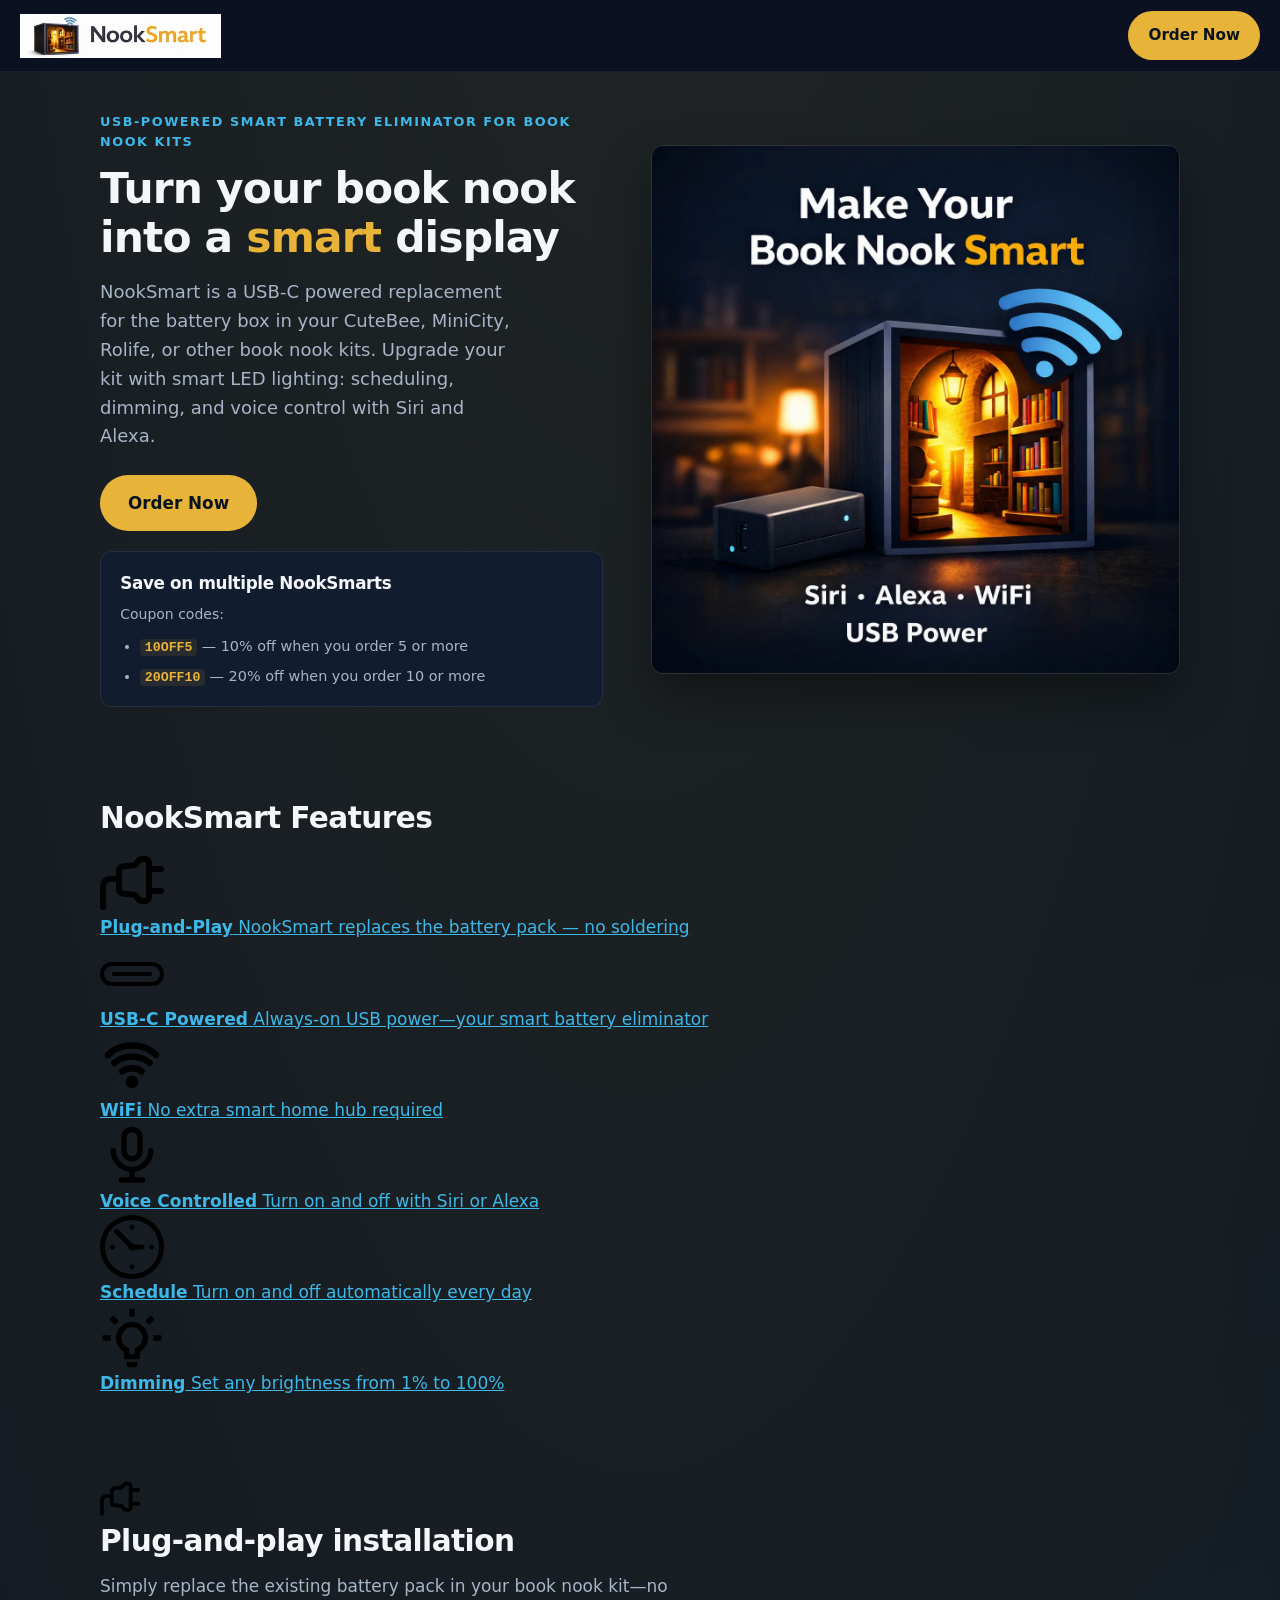
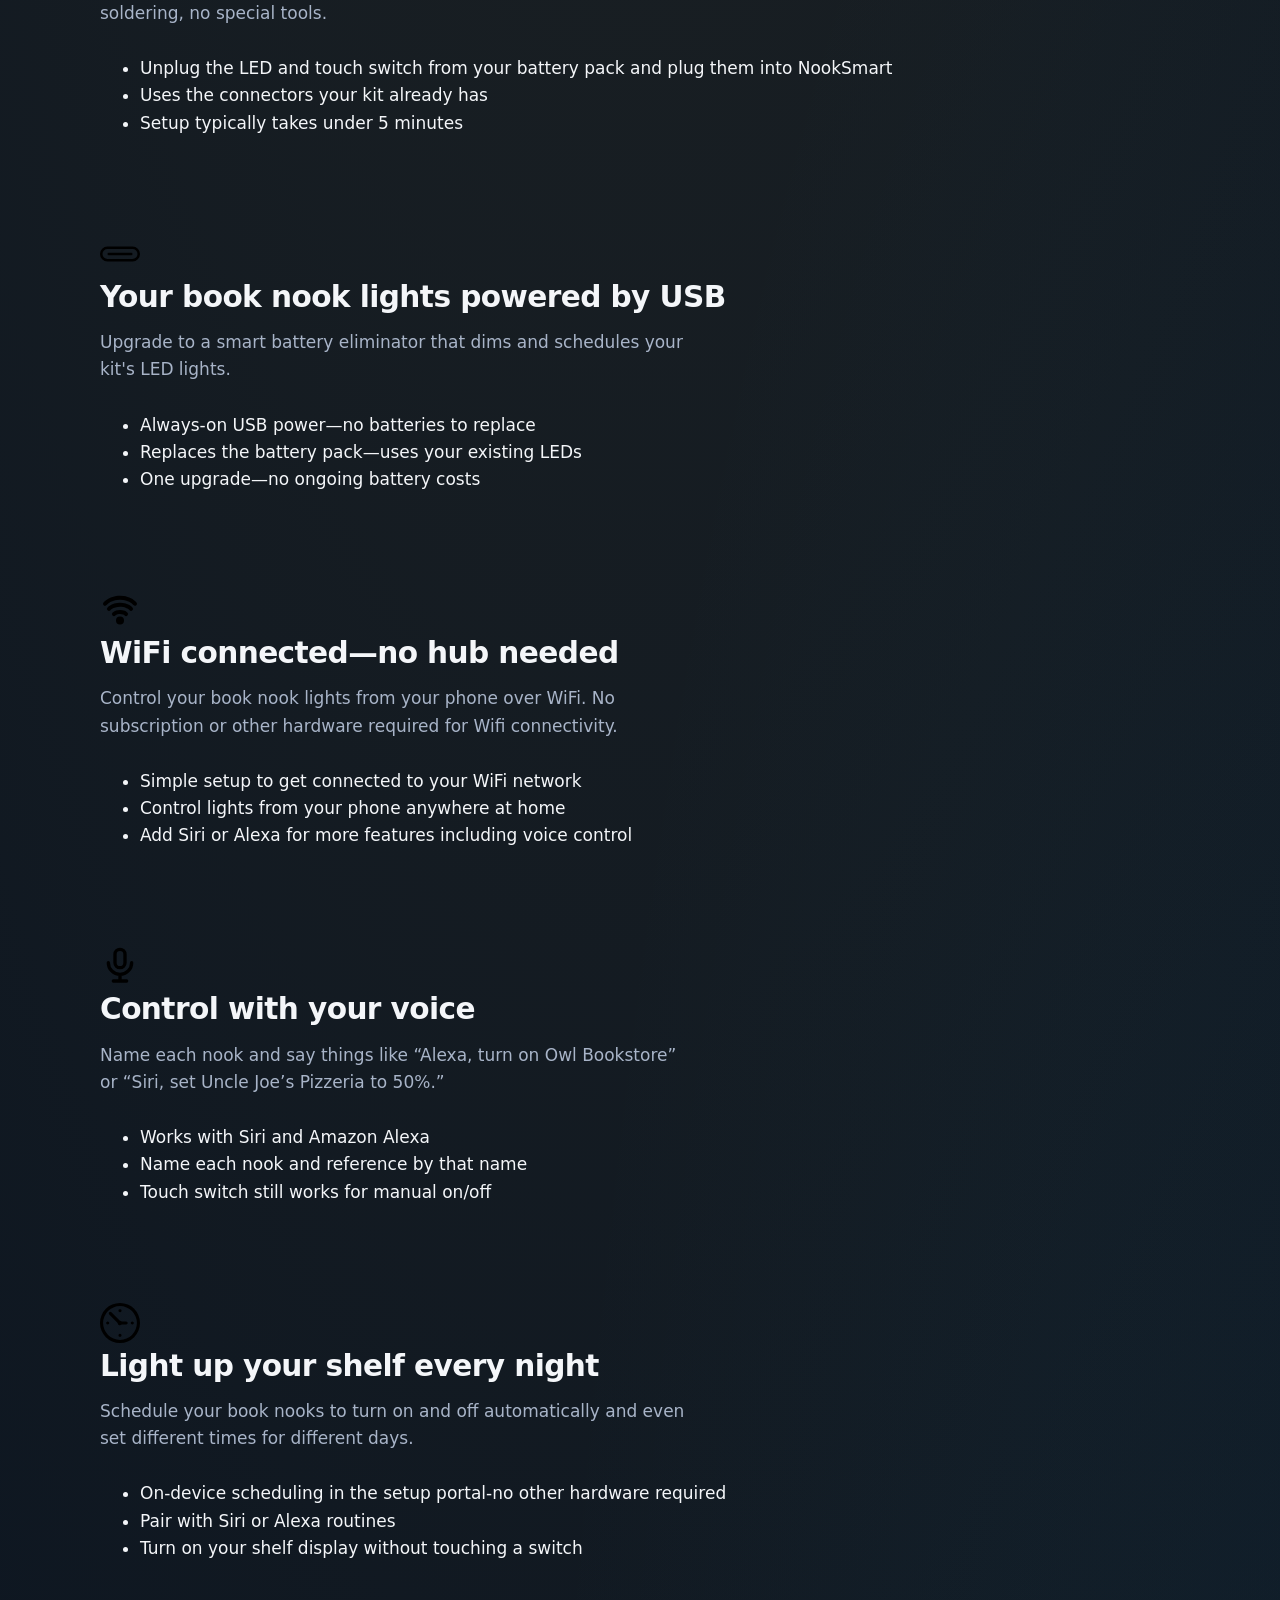
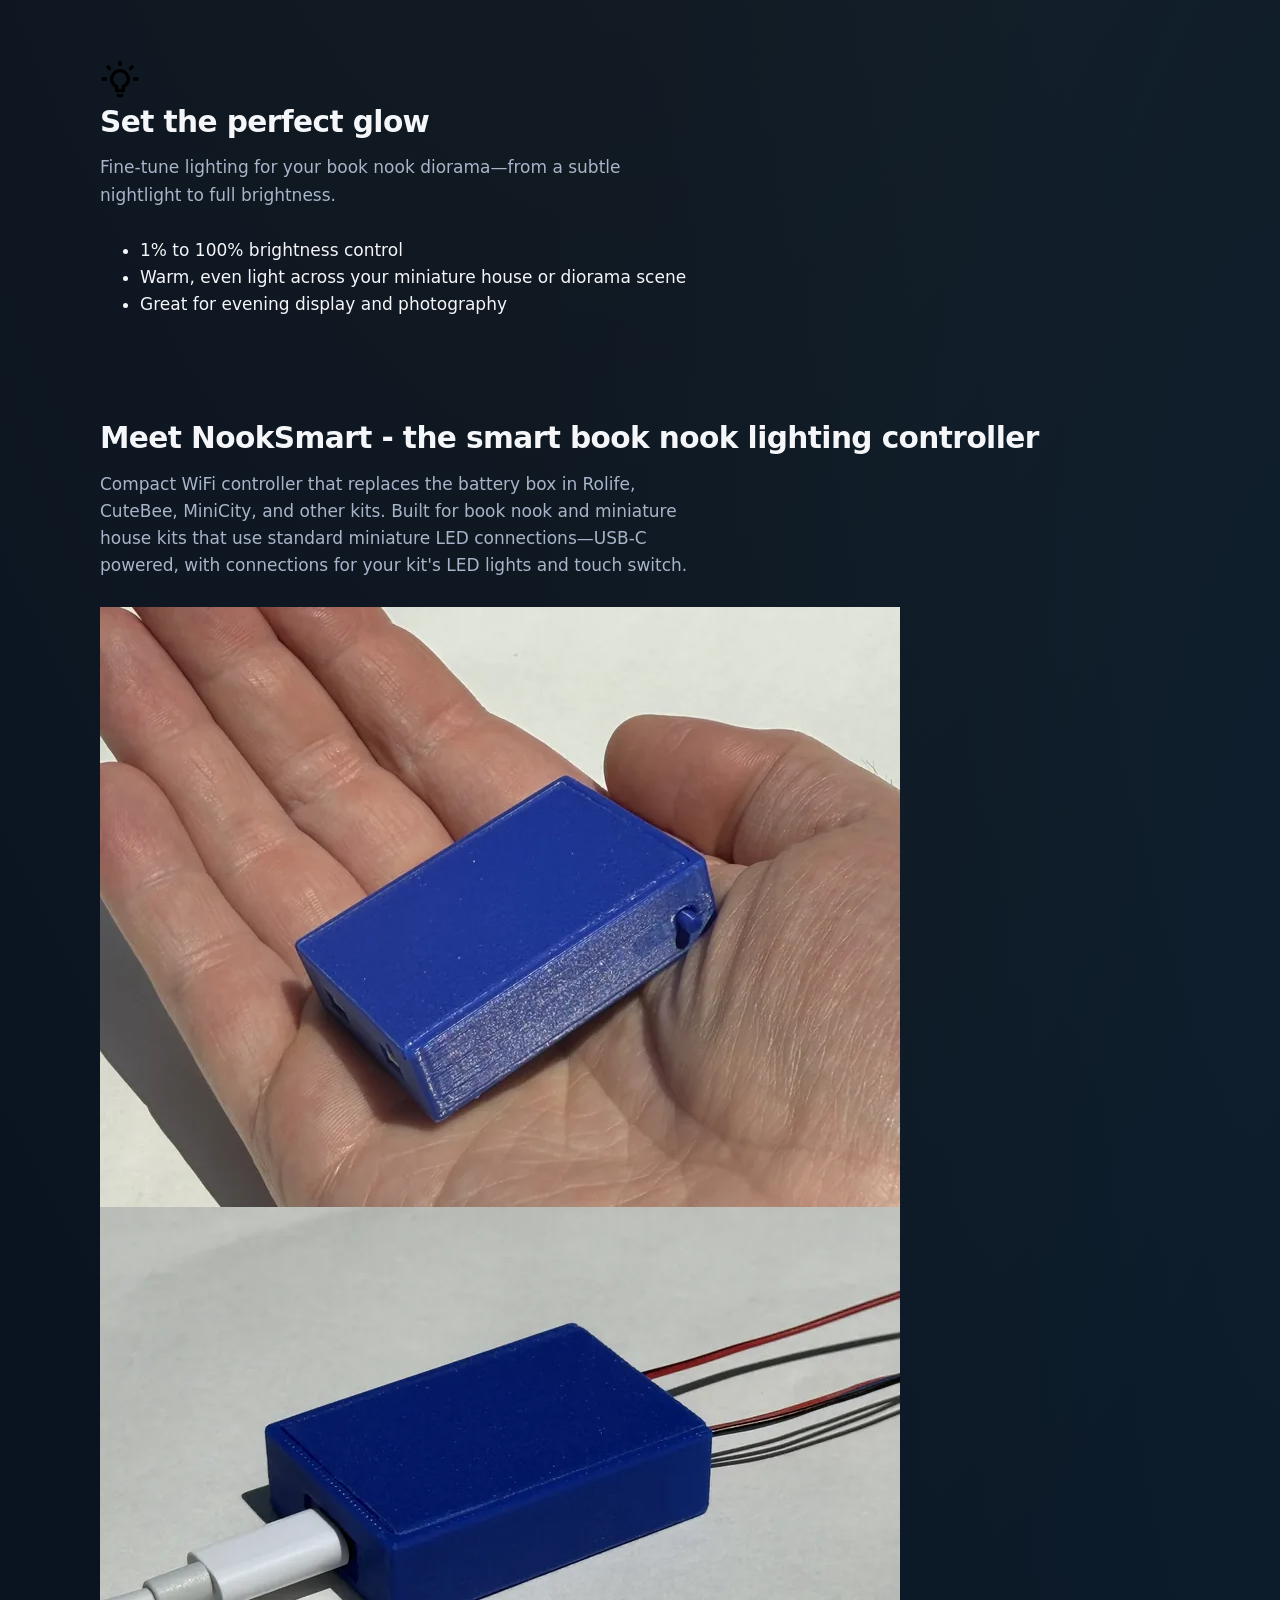
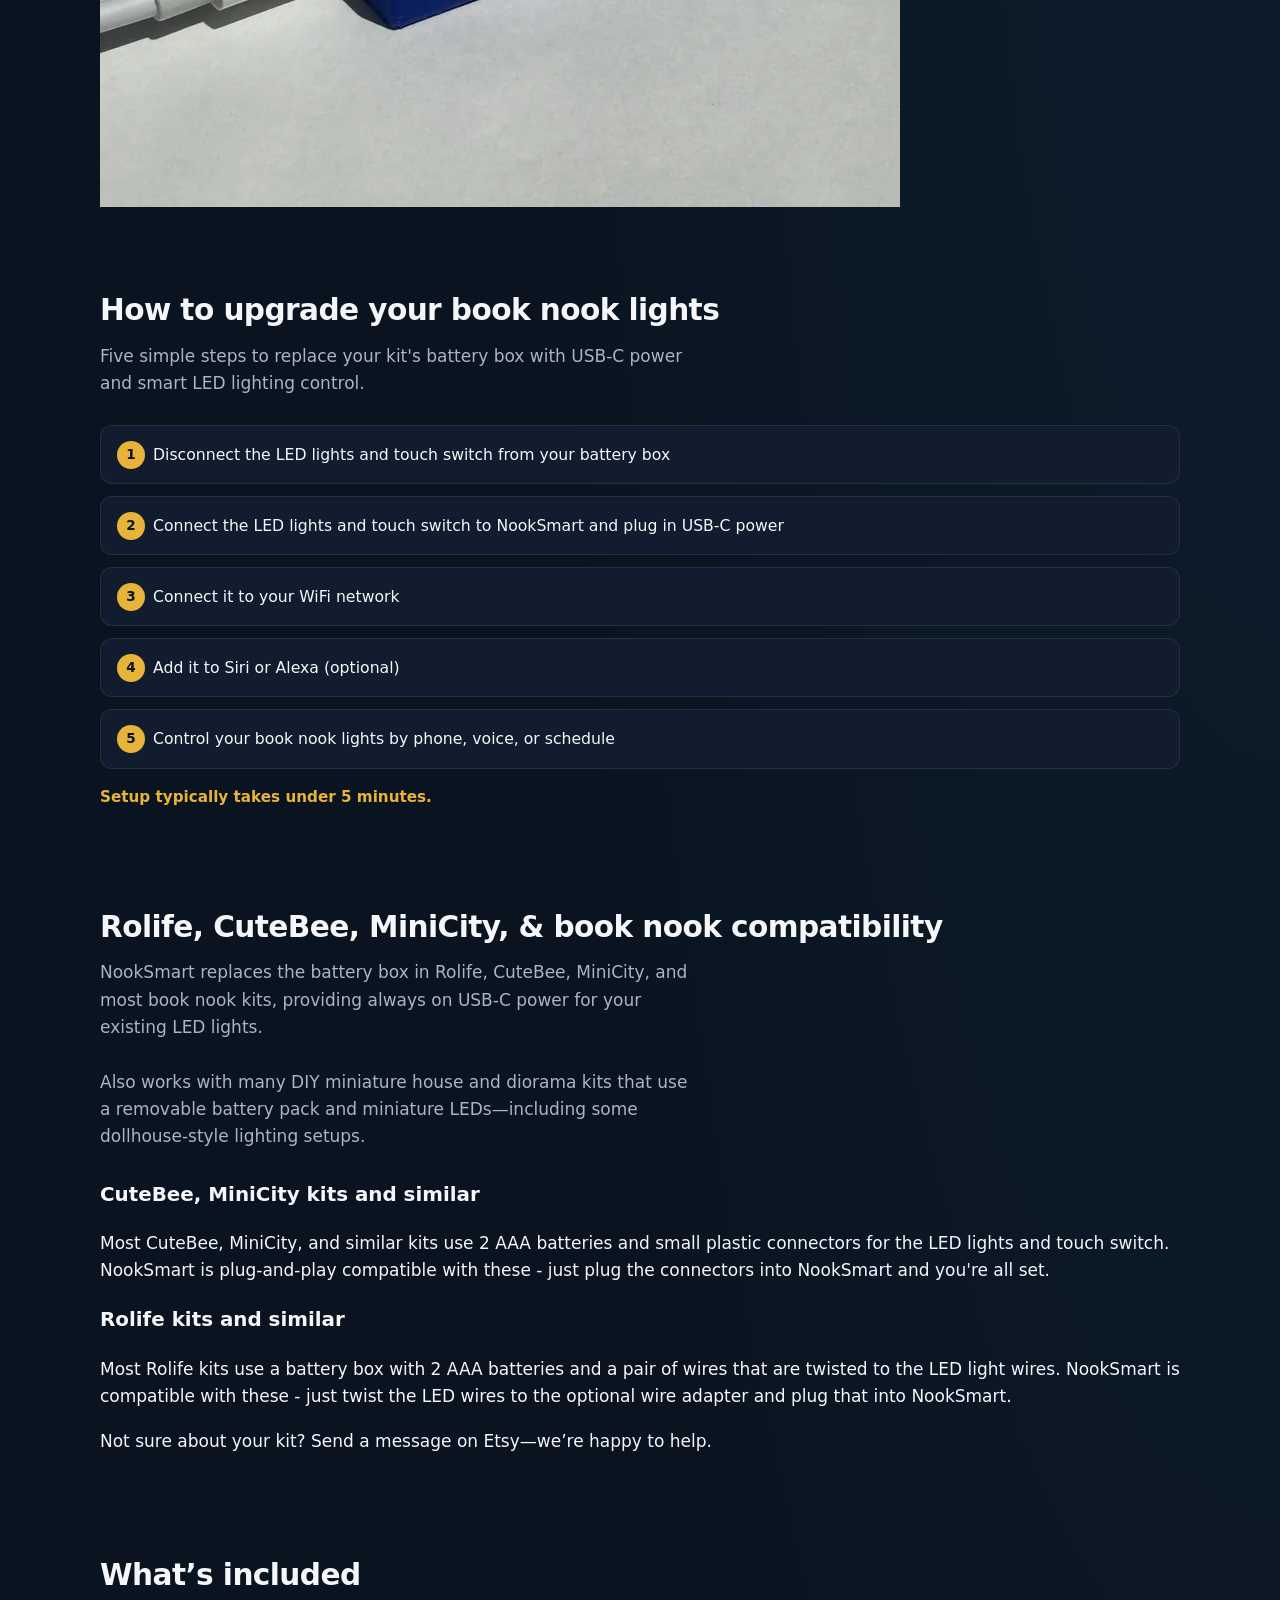
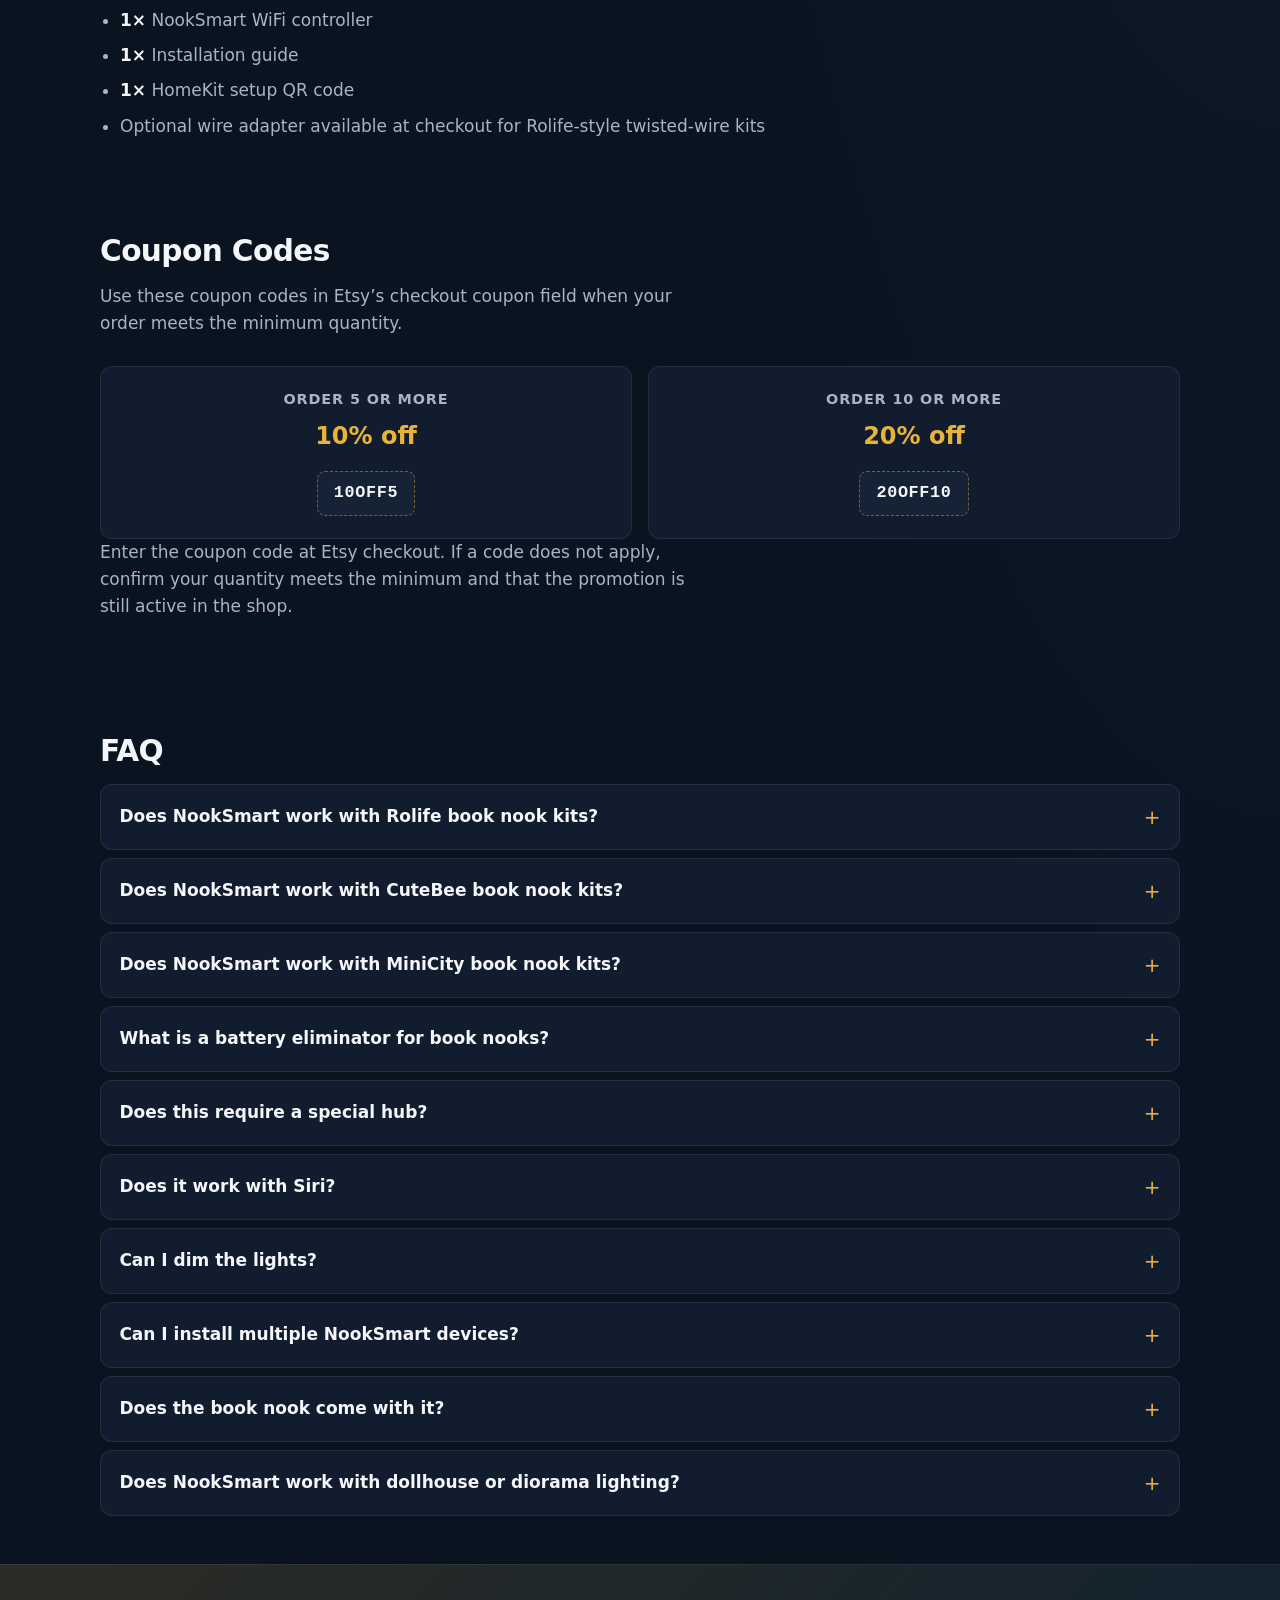
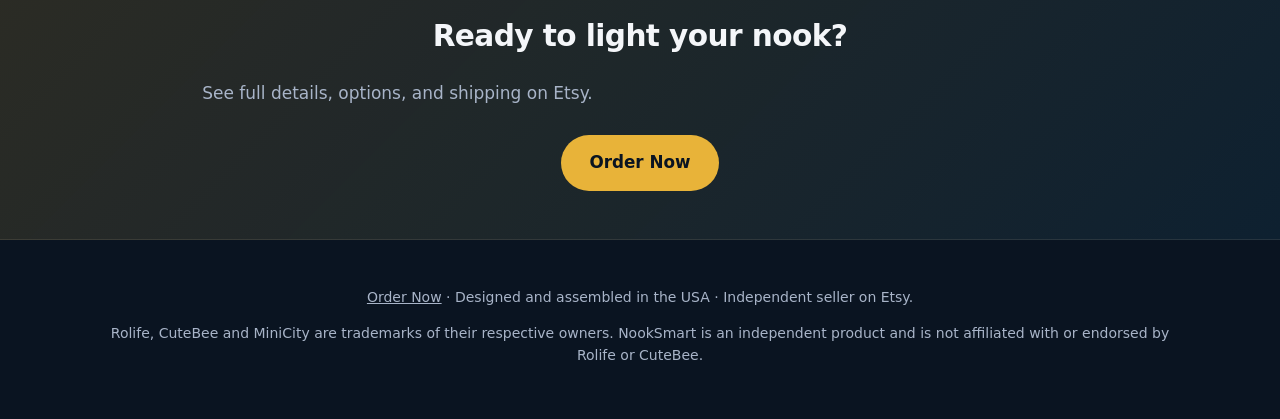
==== index.html @ 88d2ec37 "feat: add MiniCity FAQ and miniature house SEO keywords Expand compatibility copy and FAQs for diora" ====
<!DOCTYPE html>
<html lang="en">
<head>
  <!-- Google tag (gtag.js) -->
<script async src="https://www.googletagmanager.com/gtag/js?id=AW-18227521272"></script>
<script>
  window.dataLayer = window.dataLayer || [];
  function gtag(){dataLayer.push(arguments);}
  gtag('js', new Date());

  gtag('config', 'AW-18227521272');

  function gtag_report_conversion(url) {
    var callback = function () {
      if (typeof(url) != 'undefined') {
        window.location = url;
      }
    };
    gtag('event', 'conversion', {
      'send_to': 'AW-18227521272/AWpcCNKllbwcEPjNx_ND',
      'value': 1.0,
      'currency': 'USD',
      'event_callback': callback
    });
    return false;
  }
</script>
  <meta charset="utf-8" />
  <meta name="viewport" content="width=device-width, initial-scale=1" />
  <meta name="robots" content="index, follow" />
  <title>NookSmart — USB book nook lights &amp; smart battery eliminator</title>
  <meta name="description" content="Replace your book nook battery pack with USB-C powered smart LED lighting. Scheduling, dimming, and Siri or Alexa voice control. Works with Rolife, CuteBee, MiniCity, and similar book nook and miniature house kits." />

  <link rel="canonical" href="https://nooksmartlights.com/" />

  <meta property="og:type" content="website" />
  <meta property="og:title" content="NookSmart — USB book nook lights &amp; smart battery eliminator" />
  <meta property="og:description" content="Replace your book nook battery pack with USB-C powered smart LED lighting. Scheduling, dimming, and Siri or Alexa voice control. Works with Rolife, CuteBee, MiniCity, and similar book nook and miniature house kits." />
  <meta property="og:url" content="https://nooksmartlights.com/" />
  <meta property="og:image" content="https://nooksmartlights.com/Product%20Image%202a.png" />
  <meta property="og:image:alt" content="NookSmart smart battery eliminator beside a lit book nook—USB powered LED lighting" />

  <meta name="twitter:card" content="summary_large_image" />
  <meta name="twitter:title" content="NookSmart — USB book nook lights &amp; smart battery eliminator" />
  <meta name="twitter:description" content="Replace your book nook battery pack with USB-C powered smart LED lighting. Scheduling, dimming, and Siri or Alexa voice control. Works with Rolife, CuteBee, MiniCity, and similar book nook and miniature house kits." />
  <meta name="twitter:url" content="https://nooksmartlights.com/" />
  <meta name="twitter:image" content="https://nooksmartlights.com/Product%20Image%202a.png" />

  <script type="application/ld+json">
  {
    "@context": "https://schema.org",
    "@graph": [
      {
        "@type": "Organization",
        "@id": "https://nooksmartlights.com/#organization",
        "name": "NookSmart",
        "url": "https://nooksmartlights.com/",
        "sameAs": ["https://nooksmartlights.etsy.com"]
      },
      {
        "@type": "WebSite",
        "@id": "https://nooksmartlights.com/#website",
        "url": "https://nooksmartlights.com/",
        "name": "NookSmart",
        "publisher": { "@id": "https://nooksmartlights.com/#organization" }
      },
      {
        "@type": "WebPage",
        "@id": "https://nooksmartlights.com/#webpage",
        "url": "https://nooksmartlights.com/",
        "name": "NookSmart — USB book nook lights & smart battery eliminator",
        "description": "Replace your book nook battery pack with USB-C powered smart LED lighting. Scheduling, dimming, and Siri or Alexa voice control. Works with Rolife, CuteBee, MiniCity, and similar book nook and miniature house kits.",
        "isPartOf": { "@id": "https://nooksmartlights.com/#website" },
        "about": { "@id": "https://nooksmartlights.com/#product" },
        "primaryImageOfPage": {
          "@type": "ImageObject",
          "url": "https://nooksmartlights.com/Product%20Image%202a.png"
        }
      },
      {
        "@type": "Product",
        "@id": "https://nooksmartlights.com/#product",
        "name": "NookSmart smart battery eliminator for book nook LED lighting",
        "description": "USB-C powered smart battery eliminator for book nook, diorama, and miniature house LED lighting. Replaces the battery pack in compatible kits with WiFi scheduling, dimming, and Siri or Alexa voice control.",
        "brand": { "@type": "Brand", "name": "NookSmart" },
        "image": [
          "https://nooksmartlights.com/Product%20Image%202a.png",
          "https://nooksmartlights.com/nooksmart%20in%20hand.jpeg",
          "https://nooksmartlights.com/nooksmart%20white%20bg%201.jpeg"
        ],
        "offers": {
          "@type": "Offer",
          "url": "https://nooksmartlights.etsy.com/listing/4470268349/nooksmart-smart-book-nook-battery",
          "price": "20.00",
          "priceCurrency": "USD",
          "availability": "https://schema.org/InStock",
          "seller": { "@id": "https://nooksmartlights.com/#organization" }
        }
      },
      {
        "@type": "FAQPage",
        "@id": "https://nooksmartlights.com/#faq",
        "mainEntity": [
          {
            "@type": "Question",
            "name": "Does NookSmart work with Rolife book nook kits?",
            "acceptedAnswer": {
              "@type": "Answer",
              "text": "Yes. Most Rolife kits use a battery box with 2 AAA batteries and a pair of wires twisted to the LED light wires. NookSmart is compatible with these\u2014twist your LED wires to the optional wire adapter and plug it into NookSmart. Select the wire adapter at checkout if your kit uses twisted wires rather than plastic connectors."
            }
          },
          {
            "@type": "Question",
            "name": "Does NookSmart work with CuteBee book nook kits?",
            "acceptedAnswer": {
              "@type": "Answer",
              "text": "Yes. NookSmart is compatible with typical CuteBee miniature LED connectors. If you are unsure about your specific kit, send a message on Etsy and we will help confirm fit."
            }
          },
          {
            "@type": "Question",
            "name": "Does NookSmart work with MiniCity book nook kits?",
            "acceptedAnswer": {
              "@type": "Answer",
              "text": "Yes. NookSmart is compatible with typical MiniCity miniature LED connectors. If you are unsure about your specific kit, send a message on Etsy and we will help confirm fit."
            }
          },
          {
            "@type": "Question",
            "name": "What is a battery eliminator for book nooks?",
            "acceptedAnswer": {
              "@type": "Answer",
              "text": "A battery eliminator replaces your kit\u2019s battery pack with permanent wired power—usually USB—so you never swap batteries again. NookSmart is a smart battery eliminator: it plugs into USB power and adds WiFi, voice control, scheduling, and dimming for Rolife, CuteBee, MiniCity, and DIY book nook kits."
            }
          },
          {
            "@type": "Question",
            "name": "Does this require a special hub?",
            "acceptedAnswer": {
              "@type": "Answer",
              "text": "NookSmart connects directly to WiFi. For Siri automation, you may need a Home hub (HomePod mini, Apple TV, or iPad configured as a hub). For Alexa voice control, you\u2019ll need an Echo or compatible Alexa device."
            }
          },
          {
            "@type": "Question",
            "name": "Does it work with Siri?",
            "acceptedAnswer": {
              "@type": "Answer",
              "text": "Yes. It works with Siri and Amazon Alexa."
            }
          },
          {
            "@type": "Question",
            "name": "Can I dim the lights?",
            "acceptedAnswer": {
              "@type": "Answer",
              "text": "Yes—brightness can be set anywhere from 1% to 100%."
            }
          },
          {
            "@type": "Question",
            "name": "Can I install multiple NookSmart devices?",
            "acceptedAnswer": {
              "@type": "Answer",
              "text": "Yes. Each book nook can be controlled independently."
            }
          },
          {
            "@type": "Question",
            "name": "Does the book nook come with it?",
            "acceptedAnswer": {
              "@type": "Answer",
              "text": "No\u2014NookSmart is a lighting controller for book nook and diorama kits you already have. Your miniature house, LEDs, and touch switch (if included) are separate."
            }
          },
          {
            "@type": "Question",
            "name": "Does NookSmart work with dollhouse or diorama lighting?",
            "acceptedAnswer": {
              "@type": "Answer",
              "text": "NookSmart is designed for book nook kits and similar miniature house and diorama projects that use a small battery pack and 3\u20135V miniature LEDs. It is not a general dollhouse wiring system\u2014if your setup uses the same type of battery box and LED connectors as popular book nook kits, it may fit. Send a photo of your connectors on Etsy and we\u2019ll confirm."
            }
          }
        ]
      }
    ]
  }
  </script>

  <link rel="icon" type="image/png" href="Icon.png" />
  <link rel="stylesheet" href="styles.css" />
  <!-- Meta Pixel Code -->
<script>
!function(f,b,e,v,n,t,s)
{if(f.fbq)return;n=f.fbq=function(){n.callMethod?
n.callMethod.apply(n,arguments):n.queue.push(arguments)};
if(!f._fbq)f._fbq=n;n.push=n;n.loaded=!0;n.version='2.0';
n.queue=[];t=b.createElement(e);t.async=!0;
t.src=v;s=b.getElementsByTagName(e)[0];
s.parentNode.insertBefore(t,s)}(window, document,'script',
'https://connect.facebook.net/en_US/fbevents.js');
fbq('init', '2030202000910264');
fbq('track', 'PageView');
</script>
<noscript><img height="1" width="1" style="display:none"
src="https://www.facebook.com/tr?id=2030202000910264&ev=PageView&noscript=1"
/></noscript>
<!-- End Meta Pixel Code -->
<meta name="p:domain_verify" content="61047faf05ea2f9d5323dbaa4589e214"/>
</head>
<body>
  <a class="visually-hidden" href="#main">Skip to main content</a>

  <header class="site-header" role="banner">
    <a class="logo" href="https://nooksmartlights.com/" aria-label="NookSmart home">
      <picture>
        <source srcset="Banner%20Logo%20White%20BG.webp" type="image/webp" />
        <img src="Banner%20Logo%20White%20BG.png" alt="NookSmart — smart book nook lighting and battery eliminator" width="180" height="40" />
      </picture>
    </a>
    <a class="btn etsy-cta" href="https://nooksmartlights.etsy.com/listing/4470268349/nooksmart-smart-book-nook-battery?utm_source=facebook&amp;utm_medium=social&amp;utm_campaign=nooksmart-landing-v2" onclick="return gtag_report_conversion(this.href);">Order Now</a>
  </header>

  <main id="main">
    <section class="band band--dark hero" aria-labelledby="hero-title">
      <div class="wrap hero__grid">
        <div>
          <p class="hero__eyebrow">USB-powered Smart battery eliminator for book nook kits</p>
          <h1 id="hero-title">Turn your book nook into a <span class="highlight">smart</span> display</h1>
          <p class="hero__lead">
            NookSmart is a USB-C powered replacement for the battery box in your CuteBee, MiniCity, Rolife, or other book nook kits. Upgrade your kit with smart LED lighting: scheduling, dimming, and voice control with Siri and Alexa.
          </p>
          <div class="hero__actions">
            <a class="btn btn--large etsy-cta" href="https://nooksmartlights.etsy.com/listing/4470268349/nooksmart-smart-book-nook-battery?utm_source=facebook&amp;utm_medium=social&amp;utm_campaign=nooksmart-landing-v2" onclick="return gtag_report_conversion(this.href);">Order Now</a>
          </div>
          <div class="hero-savings" aria-labelledby="hero-savings-title">
            <h2 id="hero-savings-title" class="hero-savings__title">Save on multiple NookSmarts</h2>
            <p class="hero-savings__intro">Coupon codes:</p>
            <ul class="hero-savings__list">
              <li><code class="hero-savings__code">10OFF5</code> — 10% off when you order 5 or more</li>
              <li><code class="hero-savings__code">20OFF10</code> — 20% off when you order 10 or more</li>
            </ul>
          </div>
        </div>
        <figure class="hero__visual">
          <picture>
            <source srcset="Product%20Image%202a.webp" type="image/webp" />
            <img
              src="Product%20Image%202a.png"
              alt="NookSmart USB smart battery eliminator beside a lit book nook diorama—LED lighting for miniature house kits"
              width="1200"
              height="800"
              loading="eager"
              decoding="async"
              fetchpriority="high"
            />
          </picture>
        </figure>
      </div>
    </section>

    <section class="band band--light features-icons" aria-labelledby="features-icons-title">
      <div class="wrap">
        <h2 id="features-icons-title" class="section-title">NookSmart Features</h2>
        <div class="icon-grid">
          <a class="icon-tile" href="#feature-plug-play">
            <div class="icon-tile__icon" aria-hidden="true">
              <img src="icons/plug-16.svg" alt="" width="64" height="64" class="icon-tile__svg" />
            </div>
            <div class="icon-tile__text">
              <strong>Plug-and-Play</strong>
              <span>NookSmart replaces the battery pack — no soldering</span>
            </div>
          </a>
          <a class="icon-tile" href="#feature-usb-powered">
            <div class="icon-tile__icon" aria-hidden="true">
              <img src="icons/usb-c.svg" alt="" width="64" height="64" class="icon-tile__svg" />
            </div>
            <div class="icon-tile__text">
              <strong>USB-C Powered</strong>
              <span>Always-on USB power—your smart battery eliminator</span>
            </div>
          </a>
          <a class="icon-tile" href="#feature-wifi">
            <div class="icon-tile__icon" aria-hidden="true">
              <img src="icons/wifi.svg" alt="" width="64" height="64" class="icon-tile__svg" />
            </div>
            <div class="icon-tile__text">
              <strong>WiFi</strong>
              <span>No extra smart home hub required</span>
            </div>
          </a>
          <a class="icon-tile" href="#feature-voice">
            <div class="icon-tile__icon" aria-hidden="true">
              <img src="icons/microphone.svg" alt="" width="64" height="64" class="icon-tile__svg" />
            </div>
            <div class="icon-tile__text">
              <strong>Voice Controlled</strong>
              <span>Turn on and off with Siri or Alexa</span>
            </div>
          </a>
          <a class="icon-tile" href="#feature-schedule">
            <div class="icon-tile__icon" aria-hidden="true">
              <img src="icons/clock.svg" alt="" width="64" height="64" class="icon-tile__svg" />
            </div>
            <div class="icon-tile__text">
              <strong>Schedule</strong>
              <span>Turn on and off automatically every day</span>
            </div>
          </a>
          <a class="icon-tile" href="#feature-dimming">
            <div class="icon-tile__icon" aria-hidden="true">
              <img src="icons/lightbulb-on-outline.svg" alt="" width="64" height="64" class="icon-tile__svg" />
            </div>
            <div class="icon-tile__text">
              <strong>Dimming</strong>
              <span>Set any brightness from 1% to 100%</span>
            </div>
          </a>
        </div>
      </div>
    </section>

    <section class="band band--muted feature-pillar" id="feature-plug-play" aria-labelledby="plug-play-title">
      <div class="wrap">
        <h2 id="plug-play-title" class="section-title section-title--with-icon">
          <img src="icons/plug-16.svg" alt="" width="40" height="40" class="section-title__icon" aria-hidden="true" />
          Plug-and-play installation
        </h2>
        <p class="section-intro">Simply replace the existing battery pack in your book nook kit—no soldering, no special tools.</p>
        <ul class="feature-pillar__bullets">
          <li>Unplug the LED and touch switch from your battery pack and plug them into NookSmart</li>
          <li>Uses the connectors your kit already has</li>
          <li>Setup typically takes under 5 minutes</li>
        </ul>
      </div>
    </section>

    <section class="band band--light feature-pillar" id="feature-usb-powered" aria-labelledby="compare-title">
      <div class="wrap">
        <h2 id="compare-title" class="section-title section-title--with-icon">
          <img src="icons/usb-c.svg" alt="" width="40" height="40" class="section-title__icon" aria-hidden="true" />
          Your book nook lights powered by USB
        </h2>
        <p class="section-intro">Upgrade to a smart battery eliminator that dims and schedules your kit's LED lights.</p>
        <ul class="feature-pillar__bullets">
          <li>Always-on USB power—no batteries to replace</li>
          <li>Replaces the battery pack—uses your existing LEDs</li>
          <li>One upgrade—no ongoing battery costs</li>
        </ul>
      </div>
    </section>

    <section class="band band--muted feature-pillar" id="feature-wifi" aria-labelledby="wifi-title">
      <div class="wrap">
        <h2 id="wifi-title" class="section-title section-title--with-icon">
          <img src="icons/wifi.svg" alt="" width="40" height="40" class="section-title__icon" aria-hidden="true" />
          WiFi connected—no hub needed
        </h2>
        <p class="section-intro">Control your book nook lights from your phone over WiFi. No subscription or other hardware required for Wifi connectivity.</p>
        <ul class="feature-pillar__bullets">
          <li>Simple setup to get connected to your WiFi network</li>
          <li>Control lights from your phone anywhere at home</li>
          <li>Add Siri or Alexa for more features including voice control</li>
        </ul>
      </div>
    </section>

    <section class="band band--light feature-pillar" id="feature-voice" aria-labelledby="voice-title">
      <div class="wrap">
        <h2 id="voice-title" class="section-title section-title--with-icon">
          <img src="icons/microphone.svg" alt="" width="40" height="40" class="section-title__icon" aria-hidden="true" />
          Control with your voice
        </h2>
        <p class="section-intro">Name each nook and say things like “Alexa, turn on Owl Bookstore” or “Siri, set Uncle Joe’s Pizzeria to 50%.”</p>
        <ul class="feature-pillar__bullets">
          <li>Works with Siri and Amazon Alexa</li>
          <li>Name each nook and reference by that name</li>
          <li>Touch switch still works for manual on/off</li>
        </ul>
      </div>
    </section>

    <section class="band band--muted feature-pillar" id="feature-schedule" aria-labelledby="schedule-title">
      <div class="wrap">
        <h2 id="schedule-title" class="section-title section-title--with-icon">
          <img src="icons/clock.svg" alt="" width="40" height="40" class="section-title__icon" aria-hidden="true" />
          Light up your shelf every night
        </h2>
        <p class="section-intro">Schedule your book nooks to turn on and off automatically and even set different times for different days.</p>
        <ul class="feature-pillar__bullets">
          <li>On-device scheduling in the setup portal-no other hardware required</li>
          <li>Pair with Siri or Alexa routines</li>
          <li>Turn on your shelf display without touching a switch</li>
        </ul>
      </div>
    </section>

    <section class="band band--light feature-pillar" id="feature-dimming" aria-labelledby="dim-title">
      <div class="wrap">
        <h2 id="dim-title" class="section-title section-title--with-icon">
          <img src="icons/lightbulb-on-outline.svg" alt="" width="40" height="40" class="section-title__icon" aria-hidden="true" />
          Set the perfect glow
        </h2>
        <p class="section-intro">Fine-tune lighting for your book nook diorama—from a subtle nightlight to full brightness.</p>
        <ul class="feature-pillar__bullets">
          <li>1% to 100% brightness control</li>
          <li>Warm, even light across your miniature house or diorama scene</li>
          <li>Great for evening display and photography</li>
        </ul>
      </div>
    </section>

    <section class="band band--muted" id="hardware" aria-labelledby="hardware-title">
      <div class="wrap">
        <h2 id="hardware-title" class="section-title">Meet NookSmart - the smart book nook lighting controller</h2>
        <p class="section-intro">Compact WiFi controller that replaces the battery box in Rolife, CuteBee, MiniCity, and other kits. Built for book nook and miniature house kits that use standard miniature LED connections—USB-C powered, with connections for your kit's LED lights and touch switch.</p>
        <div class="hardware-grid">
          <div class="hardware-card hardware-card--isolated">
            <picture>
              <source srcset="nooksmart%20in%20hand.webp" type="image/webp" />
              <img
                src="nooksmart%20in%20hand.jpeg"
                alt="NookSmart USB-C book nook lighting controller held in hand—battery eliminator for Rolife and CuteBee kits"
                width="800"
                height="600"
                loading="lazy"
                decoding="async"
              />
            </picture>
          </div>
          <div class="hardware-card hardware-card--context">
            <picture>
              <source srcset="nooksmart%20white%20bg%201.webp" type="image/webp" />
              <img
                src="nooksmart%20white%20bg%201.jpeg"
                alt="NookSmart book nook LED light controller with USB-C port—replacement for battery box"
                width="800"
                height="600"
                loading="lazy"
                decoding="async"
              />
            </picture>
          </div>
        </div>
      </div>
    </section>

    <section class="band band--light" id="how-it-works" aria-labelledby="steps-title">
      <div class="wrap">
        <h2 id="steps-title" class="section-title">How to upgrade your book nook lights</h2>
        <p class="section-intro">Five simple steps to replace your kit's battery box with USB-C power and smart LED lighting control.</p>
        <ol class="steps__list">
          <li>Disconnect the LED lights and touch switch from your battery box</li>
          <li>Connect the LED lights and touch switch to NookSmart and plug in USB-C power</li>
          <li>Connect it to your WiFi network</li>
          <li>Add it to Siri or Alexa (optional)</li>
          <li>Control your book nook lights by phone, voice, or schedule</li>
        </ol>
        <p class="setup-note">Setup typically takes under 5 minutes.</p>
      </div>
    </section>

    <section class="band band--muted" id="compatibility" aria-labelledby="compat-title">
      <div class="wrap">
        <h2 id="compat-title" class="section-title">Rolife, CuteBee, MiniCity, &amp; book nook compatibility</h2>
        <p class="section-intro">NookSmart replaces the battery box in Rolife, CuteBee, MiniCity, and most book nook kits, providing always on USB-C power for your existing LED lights.</p>
        <p class="section-intro">Also works with many DIY miniature house and diorama kits that use a removable battery pack and miniature LEDs—including some dollhouse-style lighting setups.</p>
        <div class="compat__kits">
          <div class="compat__kit">
            <h3>CuteBee, MiniCity kits and similar</h3>
            <p>Most CuteBee, MiniCity, and similar kits use 2 AAA batteries and small plastic connectors for the LED lights and touch switch. NookSmart is plug-and-play compatible with these - just plug the connectors into NookSmart and you're all set.</p>
          </div>
          <div class="compat__kit">
            <h3>Rolife kits and similar</h3>
            <p>Most Rolife kits use a battery box with 2 AAA batteries and a pair of wires that are twisted to the LED light wires. NookSmart is compatible with these - just twist the LED wires to the optional wire adapter and plug that into NookSmart.</p>
          </div>
        </div>
        <p>Not sure about your kit? Send a message on Etsy—we’re happy to help.</p>
      </div>
    </section>

    <section class="band band--light" aria-labelledby="included-title">
      <div class="wrap">
        <h2 id="included-title" class="section-title">What’s included</h2>
        <ul class="included-list">
          <li><strong>1×</strong> NookSmart WiFi controller</li>
          <li><strong>1×</strong> Installation guide</li>
          <li><strong>1×</strong> HomeKit setup QR code</li>
          <li>Optional wire adapter available at checkout for Rolife-style twisted-wire kits</li>
        </ul>
      </div>
    </section>

    <section class="band band--muted" id="bulk-discounts" aria-labelledby="bulk-title">
      <div class="wrap">
        <h2 id="bulk-title" class="section-title">Coupon Codes</h2>
        <p class="section-intro">Use these coupon codes in Etsy’s checkout coupon field when your order meets the minimum quantity.</p>
        <div class="bulk__grid">
          <div class="bulk__card">
            <p class="bulk__label">Order 5 or more</p>
            <p class="bulk__percent">10% off</p>
            <p class="bulk__code"><code>10OFF5</code></p>
          </div>
          <div class="bulk__card">
            <p class="bulk__label">Order 10 or more</p>
            <p class="bulk__percent">20% off</p>
            <p class="bulk__code"><code>20OFF10</code></p>
          </div>
        </div>
        <p class="section-intro">Enter the coupon code at Etsy checkout. If a code does not apply, confirm your quantity meets the minimum and that the promotion is still active in the shop.</p>
      </div>
    </section>

    <section class="band band--light faq" id="faq" aria-labelledby="faq-title">
      <div class="wrap">
        <h2 id="faq-title" class="section-title">FAQ</h2>
        <details>
          <summary>Does NookSmart work with Rolife book nook kits?</summary>
          <div>
            <p>Yes. Most Rolife kits use a battery box with 2 AAA batteries and a pair of wires twisted to the LED light wires. NookSmart is compatible with these—twist your LED wires to the optional wire adapter and plug it into NookSmart. Select the wire adapter at checkout if your kit uses twisted wires rather than plastic connectors.</p>
          </div>
        </details>
        <details>
          <summary>Does NookSmart work with CuteBee book nook kits?</summary>
          <div>
            <p>Yes. NookSmart is compatible with typical CuteBee miniature LED connectors. If you are unsure about your specific kit, send a message on Etsy and we will help confirm fit.</p>
          </div>
        </details>
        <details>
          <summary>Does NookSmart work with MiniCity book nook kits?</summary>
          <div>
            <p>Yes. NookSmart is compatible with typical MiniCity miniature LED connectors. If you are unsure about your specific kit, send a message on Etsy and we will help confirm fit.</p>
          </div>
        </details>
        <details>
          <summary>What is a battery eliminator for book nooks?</summary>
          <div>
            <p>A battery eliminator replaces your kit’s battery pack with permanent wired power—usually USB—so you never swap batteries again. NookSmart is a smart battery eliminator: it plugs into USB power and adds WiFi, voice control, scheduling, and dimming for Rolife, CuteBee, MiniCity, and DIY book nook kits.</p>
          </div>
        </details>
        <details>
          <summary>Does this require a special hub?</summary>
          <div>
            <p>NookSmart connects directly to WiFi. For Siri automation, you may need a Home hub (HomePod mini, Apple TV, or iPad configured as a hub). For Alexa voice control, you’ll need an Echo or compatible Alexa device.</p>
          </div>
        </details>
        <details>
          <summary>Does it work with Siri?</summary>
          <div>
            <p>Yes. It works with Siri and Amazon Alexa.</p>
          </div>
        </details>
        <details>
          <summary>Can I dim the lights?</summary>
          <div>
            <p>Yes—brightness can be set anywhere from 1% to 100%.</p>
          </div>
        </details>
        <details>
          <summary>Can I install multiple NookSmart devices?</summary>
          <div>
            <p>Yes. Each book nook can be controlled independently.</p>
          </div>
        </details>
        <details>
          <summary>Does the book nook come with it?</summary>
          <div>
            <p>No—NookSmart is a lighting controller for book nook and diorama kits you already have. Your miniature house, LEDs, and touch switch (if included) are separate.</p>
          </div>
        </details>
        <details>
          <summary>Does NookSmart work with dollhouse or diorama lighting?</summary>
          <div>
            <p>NookSmart is designed for book nook kits and similar miniature house and diorama projects that use a small battery pack and 3–5V miniature LEDs. It is not a general dollhouse wiring system—if your setup uses the same type of battery box and LED connectors as popular book nook kits, it may fit. Send a photo of your connectors on Etsy and we'll confirm.</p>
          </div>
        </details>
      </div>
    </section>

    <section class="band band--dark cta-band" aria-labelledby="cta-title">
      <div class="wrap">
        <h2 id="cta-title" class="section-title">Ready to light your nook?</h2>
        <p class="section-intro">See full details, options, and shipping on Etsy.</p>
        <a class="btn btn--large etsy-cta" href="https://nooksmartlights.etsy.com/listing/4470268349/nooksmart-smart-book-nook-battery?utm_source=facebook&amp;utm_medium=social&amp;utm_campaign=nooksmart-landing-v2" onclick="return gtag_report_conversion(this.href);">Order Now</a>
      </div>
    </section>
  </main>

  <footer class="site-footer" role="contentinfo">
    <div class="wrap">
      <p>
        <a class="etsy-cta" href="https://nooksmartlights.etsy.com/listing/4470268349/nooksmart-smart-book-nook-battery?utm_source=facebook&amp;utm_medium=social&amp;utm_campaign=nooksmart-landing-v2" onclick="return gtag_report_conversion(this.href);">Order Now</a>
        · Designed and assembled in the USA · Independent seller on Etsy.
      </p>
      <p class="footer-disclaimer">Rolife, CuteBee and MiniCity are trademarks of their respective owners. NookSmart is an independent product and is not affiliated with or endorsed by Rolife or CuteBee.</p>
    </div>
  </footer>

  <script defer src="https://static.cloudflareinsights.com/beacon.min.js" data-cf-beacon='{"token": "94991b250d6241078edfdafc4f138bca"}'></script>
</body>
</html>
---- styles.css ----
/* NookSmart landing — cozy tech palette */
:root {
  --bg-deep: #0a1421;
  --bg-card: #111c2e;
  --bg-elevated: #162236;
  --text: #f4f6f9;
  --text-muted: #a8b4c8;
  --accent-gold: #e8b339;
  --accent-gold-hover: #f0c44d;
  --accent-blue: #3db8e8;
  --border: rgba(255, 255, 255, 0.08);
  --radius: 12px;
  --shadow: 0 24px 48px rgba(0, 0, 0, 0.35);
  --max: 1080px;
  --header-h: 72px;
  /* Matches Banner Logo.png canvas */
  --header-bg: #0b1121;
  --font: system-ui, -apple-system, "Segoe UI", Roboto, "Helvetica Neue", Arial, sans-serif;
}

*,
*::before,
*::after {
  box-sizing: border-box;
}

html {
  scroll-behavior: smooth;
}

body {
  margin: 0;
  font-family: var(--font);
  font-size: 1.0625rem;
  line-height: 1.6;
  color: var(--text);
  background: var(--bg-deep);
  background-image:
    radial-gradient(ellipse 120% 80% at 50% -20%, rgba(232, 179, 57, 0.12), transparent),
    radial-gradient(ellipse 60% 40% at 100% 50%, rgba(61, 184, 232, 0.06), transparent);
  padding-bottom: env(safe-area-inset-bottom);
}

img {
  max-width: 100%;
  height: auto;
  display: block;
}

figure {
  margin: 0;
}

a {
  color: var(--accent-blue);
}

a:hover {
  text-decoration: underline;
}

.wrap {
  width: min(100% - 2rem, var(--max));
  margin-inline: auto;
}

/* Header — background aligned with Banner Logo.png */
.site-header {
  position: sticky;
  top: 0;
  z-index: 100;
  height: var(--header-h);
  display: flex;
  align-items: center;
  justify-content: space-between;
  gap: 1rem;
  padding: 0 1.25rem;
  background: var(--header-bg);
  border-bottom: 1px solid rgba(255, 255, 255, 0.06);
}

.site-header .logo img {
  height: 40px;
  width: auto;
}

@media (min-width: 640px) {
  .site-header .logo img {
    height: 44px;
  }
}

/* Buttons */
.btn {
  display: inline-flex;
  align-items: center;
  justify-content: center;
  gap: 0.5rem;
  padding: 0.75rem 1.25rem;
  font-size: 0.95rem;
  font-weight: 700;
  text-decoration: none;
  color: var(--bg-deep);
  background: var(--accent-gold);
  border: none;
  border-radius: 999px;
  cursor: pointer;
  transition: background 0.2s, transform 0.15s;
  white-space: nowrap;
}

.btn:hover {
  background: var(--accent-gold-hover);
  text-decoration: none;
}

.btn:focus-visible {
  outline: 2px solid var(--accent-blue);
  outline-offset: 3px;
}

.btn--large {
  padding: 0.9rem 1.75rem;
  font-size: 1.05rem;
}

@media (max-width: 639px) {
  main .btn {
    display: flex;
    width: 100%;
    max-width: 100%;
    box-sizing: border-box;
  }
}

.btn--ghost {
  background: transparent;
  color: var(--accent-gold);
  border: 2px solid var(--accent-gold);
}

.btn--ghost:hover {
  background: rgba(232, 179, 57, 0.12);
  color: var(--accent-gold-hover);
}

/* Hero */
.hero {
  padding: 2.5rem 1.25rem 3rem;
}

.hero__grid {
  display: grid;
  gap: 2rem;
  align-items: center;
}

@media (min-width: 900px) {
  .hero__grid {
    grid-template-columns: 1fr 1.05fr;
    gap: 3rem;
  }
}

.hero__eyebrow {
  font-size: 0.8rem;
  font-weight: 700;
  letter-spacing: 0.12em;
  text-transform: uppercase;
  color: var(--accent-blue);
  margin: 0 0 0.75rem;
}

.hero h1 {
  font-size: clamp(1.85rem, 4.5vw, 2.65rem);
  line-height: 1.15;
  font-weight: 800;
  margin: 0 0 1rem;
  letter-spacing: -0.02em;
}

.hero h1 .highlight {
  color: var(--accent-gold);
}

.hero__lead {
  font-size: 1.125rem;
  color: var(--text-muted);
  margin: 0 0 1.5rem;
  max-width: 36ch;
}

.hero__actions {
  display: flex;
  flex-wrap: wrap;
  gap: 0.75rem;
  margin-bottom: 1.25rem;
}

.hero-savings {
  padding: 1.1rem 1.2rem;
  background: var(--bg-card);
  border: 1px solid var(--border);
  border-radius: var(--radius);
  max-width: 38rem;
}

.hero-savings__title {
  font-size: 1.05rem;
  font-weight: 800;
  margin: 0 0 0.5rem;
  letter-spacing: -0.02em;
  color: var(--text);
}

.hero-savings__intro {
  font-size: 0.875rem;
  color: var(--text-muted);
  margin: 0 0 0.65rem;
  line-height: 1.45;
}

.hero-savings__list {
  margin: 0;
  padding-left: 1.25rem;
  font-size: 0.9rem;
  color: var(--text-muted);
  line-height: 1.55;
}

.hero-savings__list li {
  margin-bottom: 0.4rem;
}

.hero-savings__list li:last-child {
  margin-bottom: 0;
}

.hero-savings__code {
  font-family: ui-monospace, "Cascadia Code", "SF Mono", Menlo, Consolas, monospace;
  font-size: 0.92em;
  font-weight: 700;
  color: var(--accent-gold);
  background: rgba(232, 179, 57, 0.1);
  padding: 0.1em 0.35em;
  border-radius: 4px;
}

.hero__visual {
  margin: 0;
  border-radius: var(--radius);
  overflow: hidden;
  box-shadow: var(--shadow);
  border: 1px solid var(--border);
}

.hero__visual img {
  width: 100%;
}

/* Chips strip */
.chips {
  padding: 0 1.25rem 2.5rem;
}

.chips__row {
  display: grid;
  gap: 0.75rem;
}

@media (min-width: 640px) {
  .chips__row {
    grid-template-columns: repeat(3, 1fr);
  }
}

.chip {
  display: flex;
  align-items: flex-start;
  gap: 0.75rem;
  padding: 1rem 1.15rem;
  background: var(--bg-card);
  border: 1px solid var(--border);
  border-radius: var(--radius);
}

.chip__icon {
  flex-shrink: 0;
  width: 2.25rem;
  height: 2.25rem;
  display: grid;
  place-items: center;
  background: var(--bg-elevated);
  border-radius: 8px;
  font-size: 1.1rem;
}

.chip strong {
  display: block;
  font-size: 0.95rem;
  margin-bottom: 0.2rem;
}

.chip span {
  font-size: 0.875rem;
  color: var(--text-muted);
  line-height: 1.45;
}

/* Sections */
section {
  padding: 2.5rem 1.25rem;
}

.section-title {
  font-size: clamp(1.5rem, 3vw, 1.85rem);
  font-weight: 800;
  margin: 0 0 0.5rem;
  letter-spacing: -0.02em;
}

.section-intro {
  color: var(--text-muted);
  margin: 0 0 1.75rem;
  max-width: 55ch;
}

/* Features grid */
.features {
  background: linear-gradient(180deg, transparent, rgba(17, 28, 46, 0.5));
}

.features__grid {
  display: grid;
  gap: 1rem;
}

@media (min-width: 600px) {
  .features__grid {
    grid-template-columns: repeat(2, 1fr);
  }
}

@media (min-width: 900px) {
  .features__grid {
    grid-template-columns: repeat(3, 1fr);
  }
}

.feature-card {
  padding: 1.25rem 1.35rem;
  background: var(--bg-card);
  border: 1px solid var(--border);
  border-radius: var(--radius);
}

.feature-card h3 {
  font-size: 1rem;
  font-weight: 700;
  margin: 0 0 0.5rem;
  color: var(--text);
}

.feature-card p {
  margin: 0;
  font-size: 0.9rem;
  color: var(--text-muted);
  line-height: 1.5;
}

.badge-usa {
  display: inline-block;
  margin-top: 1.25rem;
  padding: 0.5rem 0.85rem;
  font-size: 0.8rem;
  font-weight: 700;
  color: var(--accent-gold);
  background: rgba(232, 179, 57, 0.12);
  border-radius: 8px;
  border: 1px solid rgba(232, 179, 57, 0.25);
}

/* Steps */
.steps {
  padding-bottom: 3rem;
}

.steps__list {
  list-style: none;
  margin: 0;
  padding: 0;
  counter-reset: step;
  display: grid;
  gap: 0.75rem;
}

.steps__list li {
  counter-increment: step;
  position: relative;
  padding: 1rem 1rem 1rem 3.25rem;
  background: var(--bg-card);
  border: 1px solid var(--border);
  border-radius: var(--radius);
  font-size: 0.98rem;
}

.steps__list li::before {
  content: counter(step);
  position: absolute;
  left: 1rem;
  top: 50%;
  transform: translateY(-50%);
  width: 1.75rem;
  height: 1.75rem;
  display: grid;
  place-items: center;
  font-size: 0.85rem;
  font-weight: 800;
  color: var(--bg-deep);
  background: var(--accent-gold);
  border-radius: 50%;
}

.steps__diagram {
  margin-top: 2rem;
  border-radius: var(--radius);
  overflow: hidden;
  border: 1px solid var(--border);
  background: #fff;
}

.steps__diagram img {
  width: 100%;
}

.steps__diagram figcaption {
  padding: 0.75rem 1rem;
  font-size: 0.8rem;
  color: #444;
  background: #f5f5f5;
}

.setup-note {
  margin-top: 1rem;
  font-size: 0.95rem;
  color: var(--accent-gold);
  font-weight: 600;
}

/* Compatibility */
.compat {
  background: var(--bg-card);
  border-block: 1px solid var(--border);
}

.compat__tags {
  display: flex;
  flex-wrap: wrap;
  gap: 0.5rem;
  margin-bottom: 1rem;
}

.tag {
  padding: 0.35rem 0.75rem;
  font-size: 0.85rem;
  font-weight: 600;
  background: var(--bg-elevated);
  border-radius: 999px;
  border: 1px solid var(--border);
}

.compat__meta {
  font-size: 0.95rem;
  color: var(--text-muted);
  margin: 0 0 0.5rem;
}

.compat__help {
  margin: 0;
  font-size: 0.95rem;
}

/* Split: included + adapter */
.split-grid {
  display: grid;
  gap: 2rem;
}

@media (min-width: 768px) {
  .split-grid {
    grid-template-columns: 1fr 1fr;
    align-items: start;
  }
}

.included-list {
  margin: 0;
  padding-left: 1.25rem;
}

.included-list li {
  margin-bottom: 0.5rem;
  color: var(--text-muted);
}

.included-list li strong {
  color: var(--text);
}

.adapter-card {
  padding: 1.25rem;
  background: var(--bg-card);
  border: 1px solid var(--border);
  border-radius: var(--radius);
}

.adapter-card h3 {
  margin: 0 0 0.5rem;
  font-size: 1.05rem;
}

.adapter-card p {
  margin: 0 0 1rem;
  font-size: 0.92rem;
  color: var(--text-muted);
}

.adapter-card__img {
  border-radius: 8px;
  overflow: hidden;
  border: 1px solid var(--border);
  background: #e8eaee;
}

/* Gallery */
.gallery {
  padding-bottom: 2rem;
}

@media (min-width: 900px) {
  .gallery .wrap {
    width: min(100% - 2rem, 1400px);
  }
}

.gallery__grid {
  display: grid;
  grid-template-columns: 1fr;
  gap: 0.75rem;
}

.gallery__grid a {
  display: block;
  border-radius: var(--radius);
  overflow: hidden;
  border: 1px solid var(--border);
  transition: transform 0.2s, box-shadow 0.2s;
}

.gallery__grid img {
  width: 100%;
  max-width: none;
  height: auto;
}

.gallery__grid a img {
  width: 100% !important;
  height: auto !important;
}

.gallery__grid a:hover {
  transform: translateY(-2px);
  box-shadow: var(--shadow);
}

.gallery__grid a:focus-visible {
  outline: 2px solid var(--accent-blue);
  outline-offset: 3px;
}

/* FAQ */
.faq details {
  margin-bottom: 0.5rem;
  background: var(--bg-card);
  border: 1px solid var(--border);
  border-radius: var(--radius);
  overflow: hidden;
}

.faq summary {
  padding: 1rem 1.15rem;
  font-weight: 700;
  cursor: pointer;
  list-style: none;
  display: flex;
  align-items: center;
  justify-content: space-between;
  gap: 1rem;
}

.faq summary::-webkit-details-marker {
  display: none;
}

.faq summary::after {
  content: "+";
  font-size: 1.25rem;
  font-weight: 400;
  color: var(--accent-gold);
}

.faq details[open] summary::after {
  content: "−";
}

.faq details div {
  padding: 0 1.15rem 1.15rem;
  font-size: 0.95rem;
  color: var(--text-muted);
  border-top: 1px solid var(--border);
  padding-top: 1rem;
}

.faq details div p {
  margin: 0 0 0.75rem;
}

.faq details div p:last-child {
  margin-bottom: 0;
}

/* CTA band */
.cta-band {
  text-align: center;
  padding: 3rem 1.25rem;
  background: linear-gradient(135deg, rgba(232, 179, 57, 0.15) 0%, rgba(61, 184, 232, 0.08) 100%);
  border-block: 1px solid var(--border);
}

.cta-band h2 {
  font-size: clamp(1.45rem, 3vw, 1.85rem);
  margin: 0 0 1.25rem;
}

/* Bulk discounts */
.bulk {
  padding-bottom: 2rem;
}

.bulk__grid {
  display: grid;
  gap: 1rem;
}

@media (min-width: 560px) {
  .bulk__grid {
    grid-template-columns: repeat(2, 1fr);
  }
}

.bulk__card {
  padding: 1.35rem 1.5rem;
  background: var(--bg-card);
  border: 1px solid var(--border);
  border-radius: var(--radius);
  text-align: center;
}

.bulk__label {
  margin: 0 0 0.35rem;
  font-size: 0.9rem;
  font-weight: 600;
  color: var(--text-muted);
  text-transform: uppercase;
  letter-spacing: 0.06em;
}

.bulk__percent {
  margin: 0 0 1rem;
  font-size: 1.5rem;
  font-weight: 800;
  color: var(--accent-gold);
}

.bulk__code {
  margin: 0;
}

.bulk__code code {
  display: inline-block;
  padding: 0.5rem 1rem;
  font-size: 1.05rem;
  font-weight: 700;
  font-family: ui-monospace, "Cascadia Code", "SF Mono", Menlo, Consolas, monospace;
  letter-spacing: 0.04em;
  color: var(--text);
  background: var(--bg-elevated);
  border: 1px dashed rgba(232, 179, 57, 0.45);
  border-radius: 8px;
}

.bulk__note {
  margin: 1.5rem 0 0;
  font-size: 0.875rem;
  color: var(--text-muted);
  max-width: 52ch;
}

/* Footer */
.site-footer {
  padding: 2rem 1.25rem 2.5rem;
  text-align: center;
  font-size: 0.875rem;
  color: var(--text-muted);
}

.site-footer a {
  color: var(--text-muted);
}

.site-footer a:hover {
  color: var(--accent-gold);
}

.visually-hidden {
  position: absolute;
  width: 1px;
  height: 1px;
  padding: 0;
  margin: -1px;
  overflow: hidden;
  clip: rect(0, 0, 0, 0);
  white-space: nowrap;
  border: 0;
}
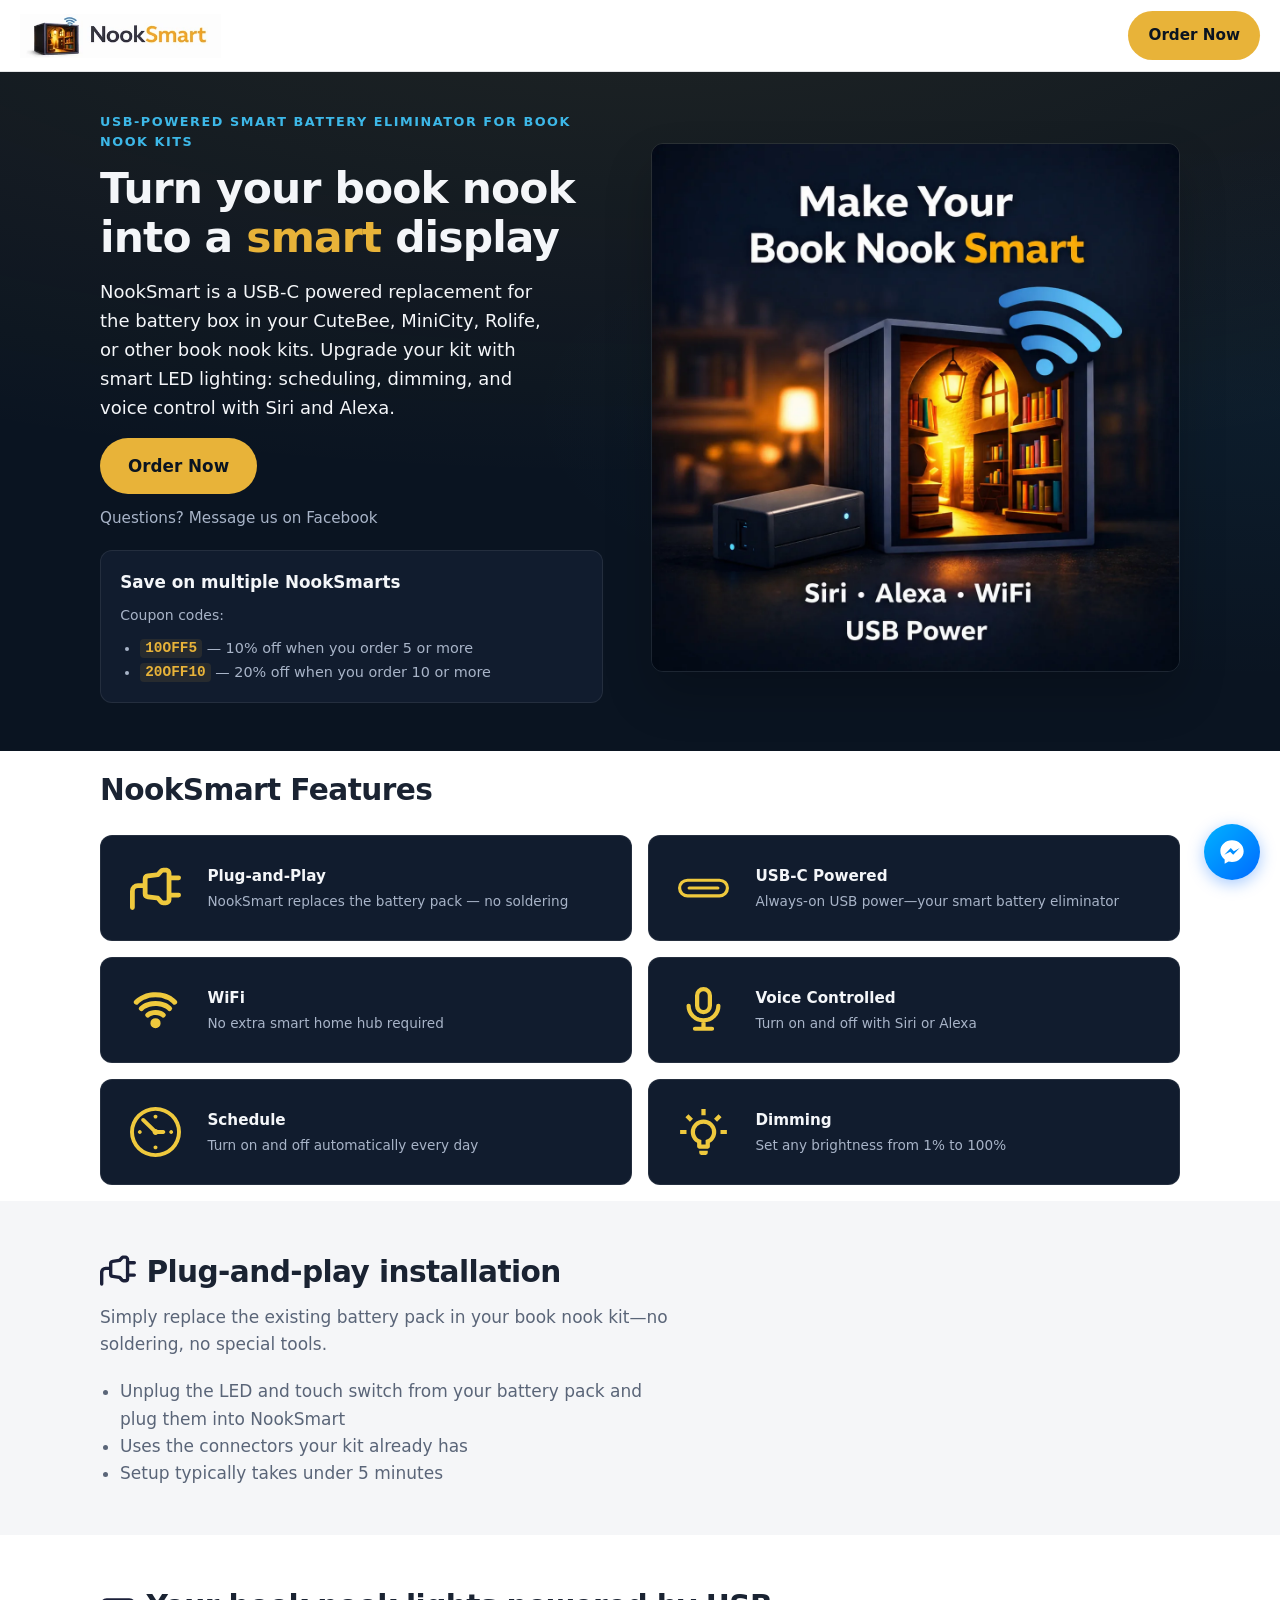
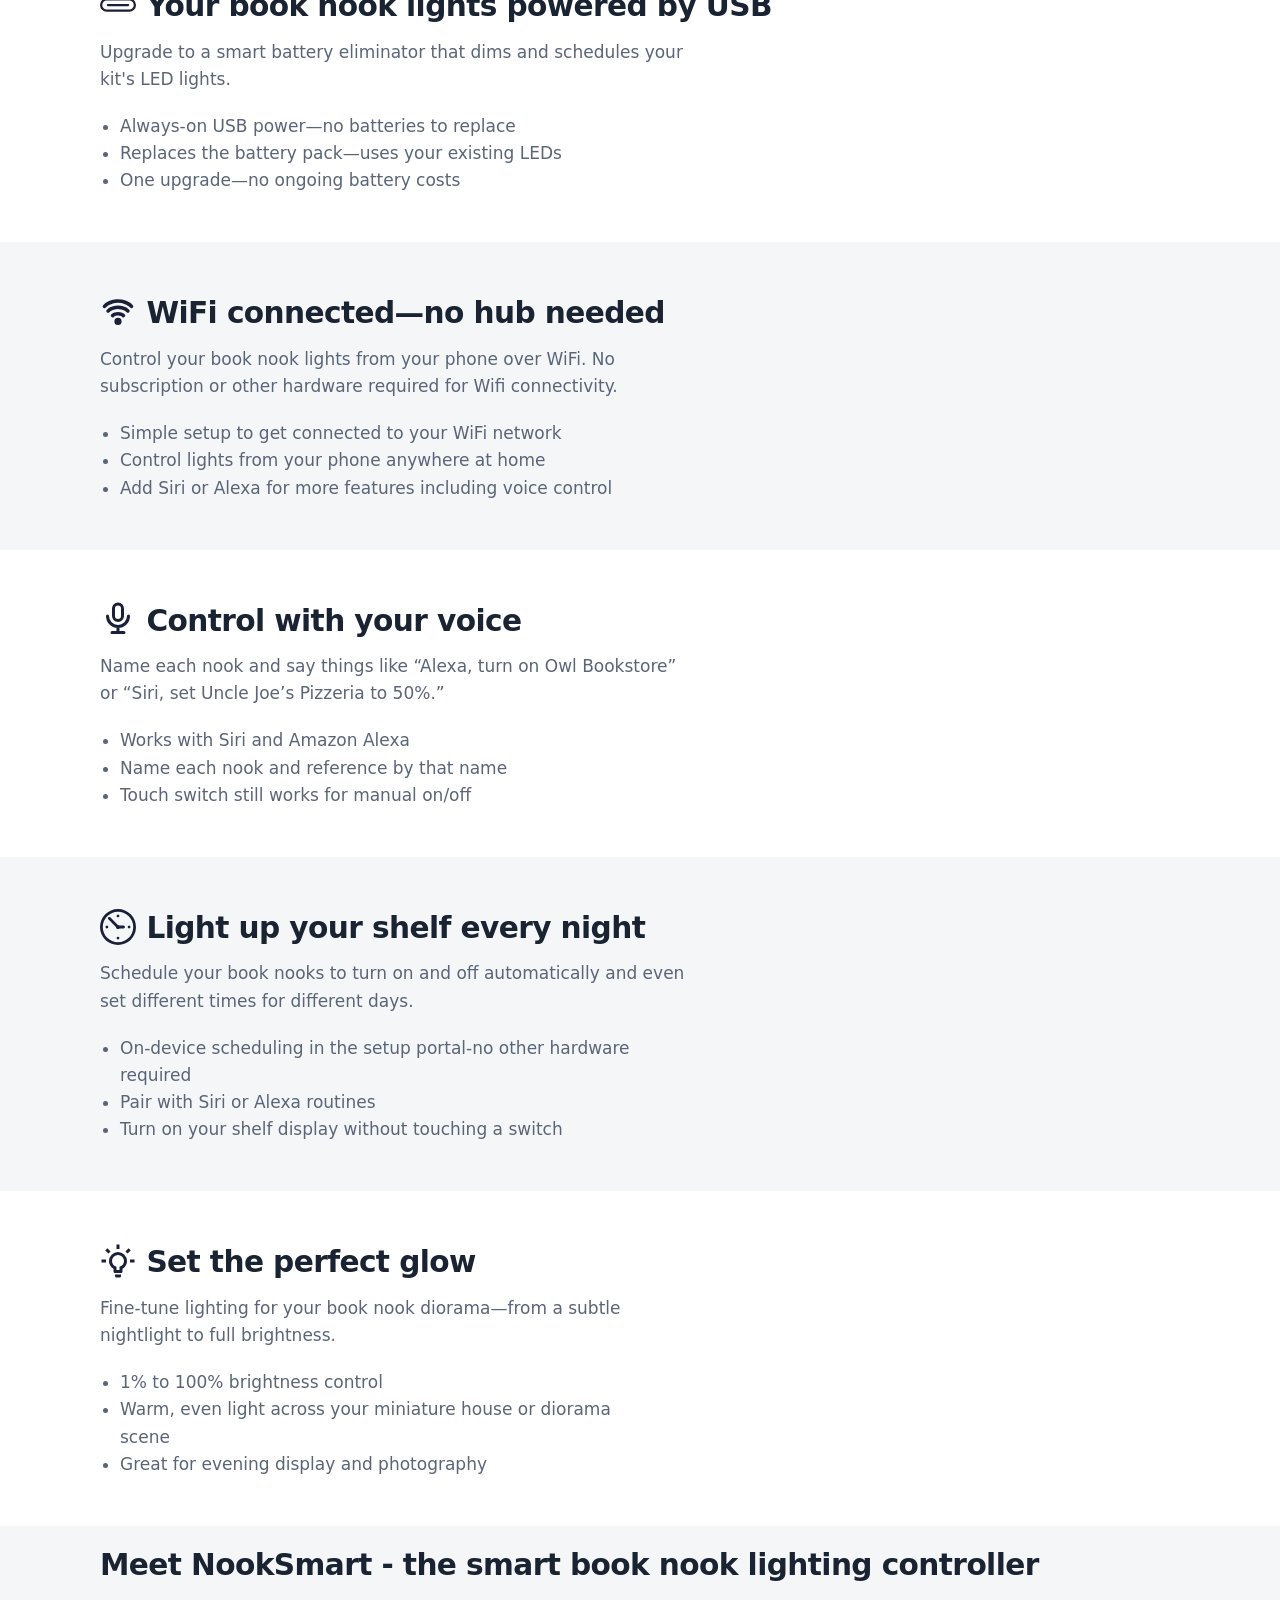
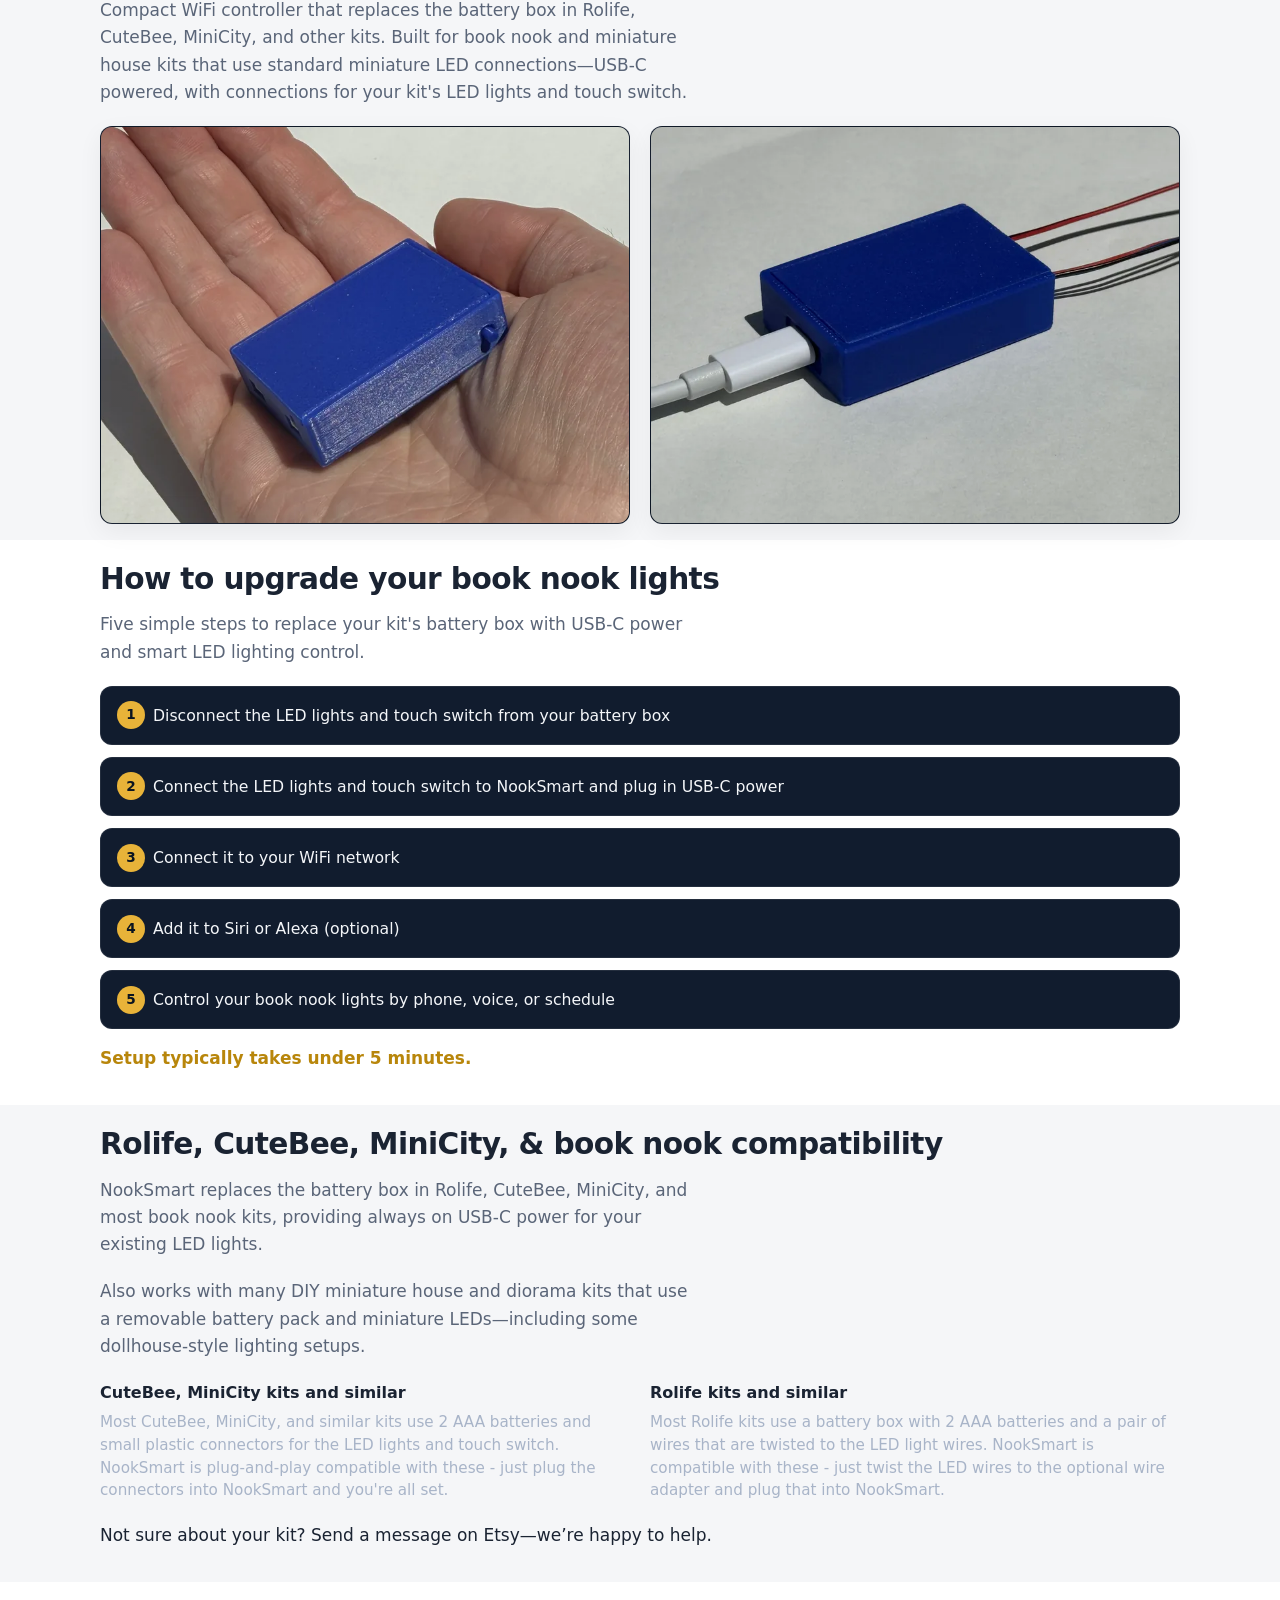
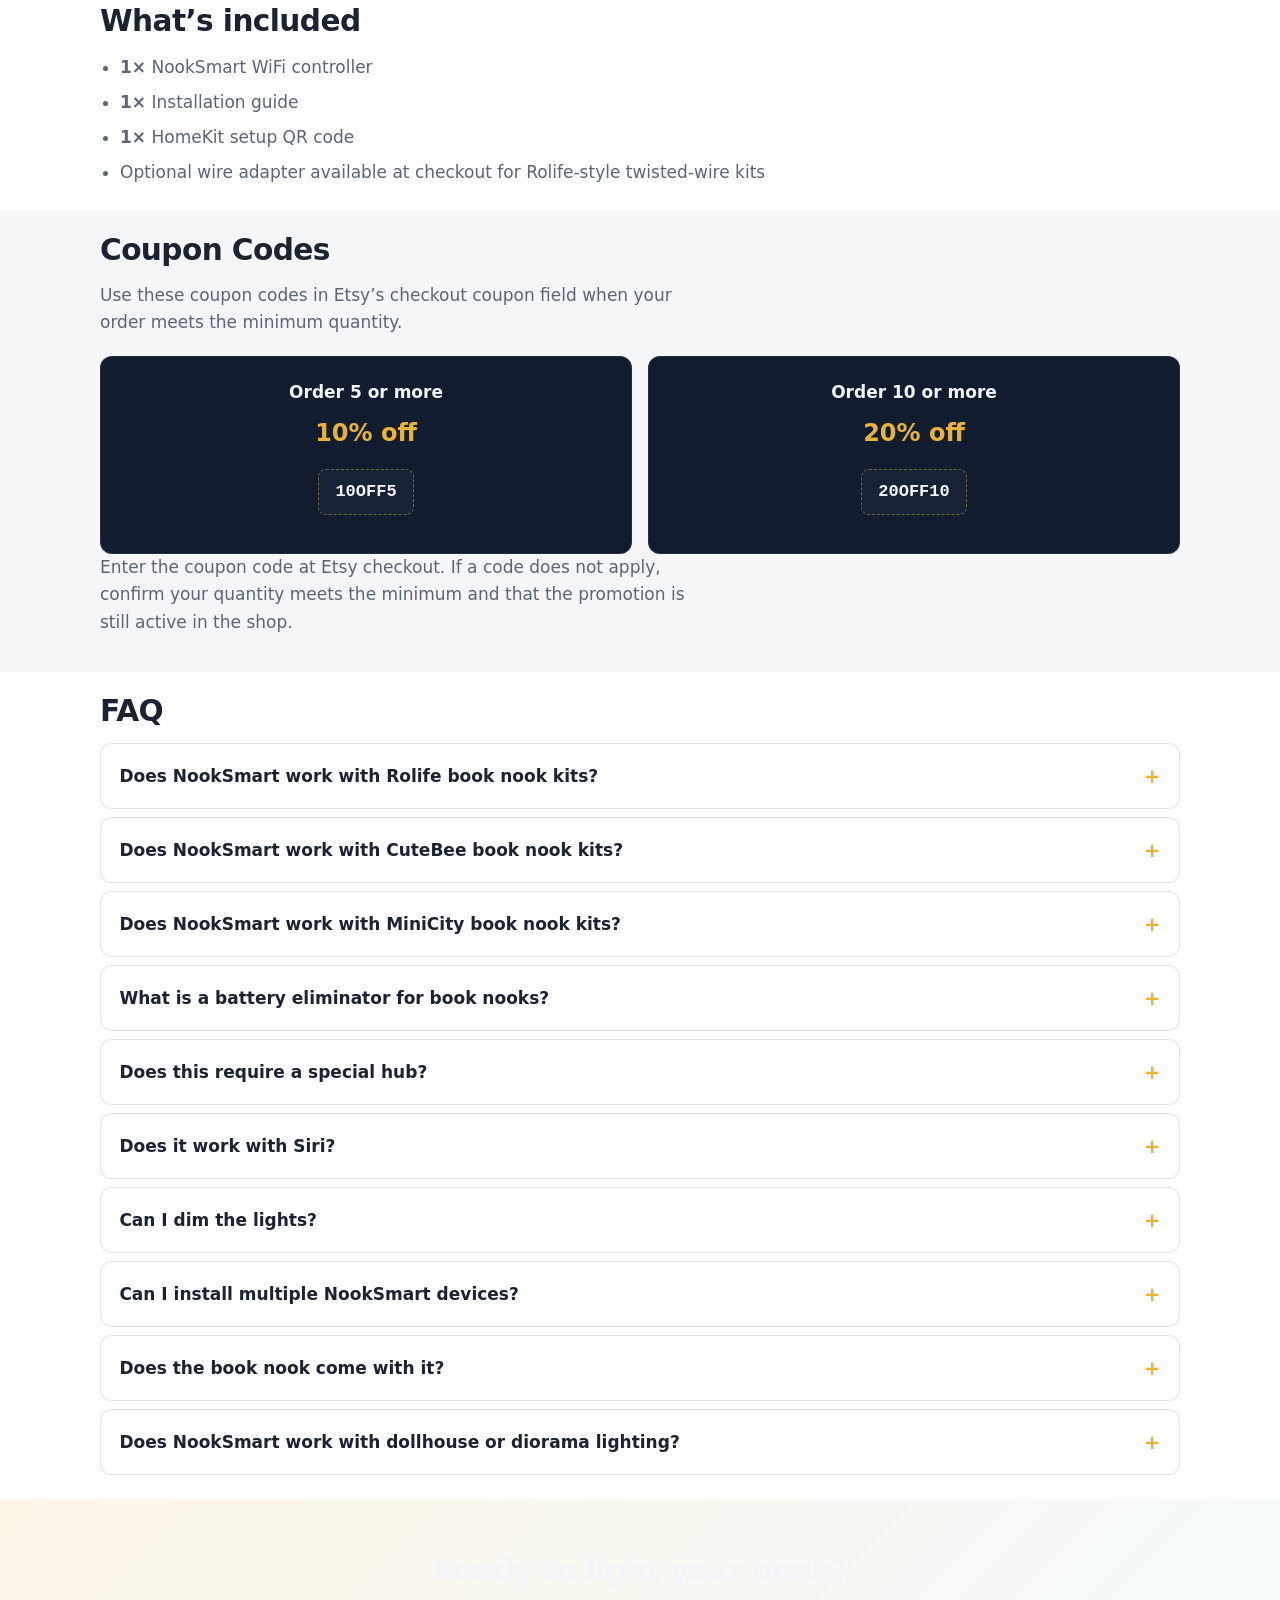
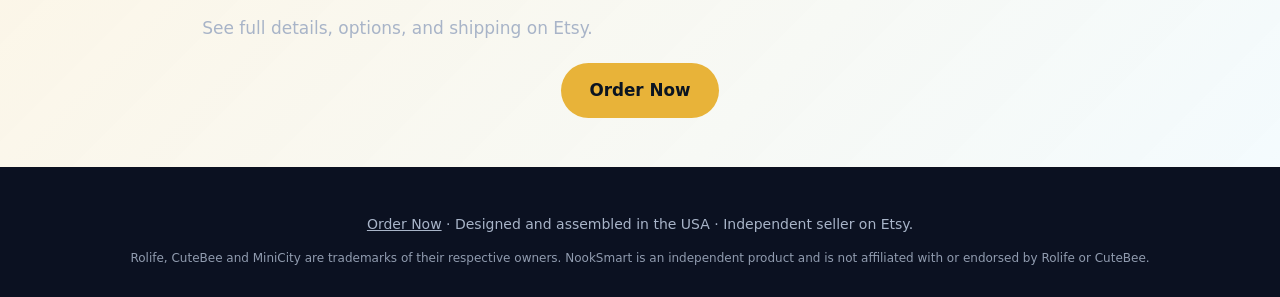
==== commit 6546f87f: "feat: add Facebook Messenger hero link and floating button Link to m.me/nooksmartlights from the her" ====
--- a/index.html
+++ b/index.html
@@ -233,6 +233,9 @@
           <div class="hero__actions">
             <a class="btn btn--large etsy-cta" href="https://nooksmartlights.etsy.com/listing/4470268349/nooksmart-smart-book-nook-battery?utm_source=facebook&amp;utm_medium=social&amp;utm_campaign=nooksmart-landing-v2" onclick="return gtag_report_conversion(this.href);">Order Now</a>
           </div>
+          <p class="hero__messenger">
+            <a class="messenger-link" href="https://m.me/nooksmartlights?ref=website" target="_blank" rel="noopener noreferrer">Questions? Message us on Facebook</a>
+          </p>
           <div class="hero-savings" aria-labelledby="hero-savings-title">
             <h2 id="hero-savings-title" class="hero-savings__title">Save on multiple NookSmarts</h2>
             <p class="hero-savings__intro">Coupon codes:</p>
@@ -597,6 +600,16 @@
     </div>
   </footer>
 
+  <a
+    class="messenger-fab"
+    href="https://m.me/nooksmartlights?ref=website"
+    target="_blank"
+    rel="noopener noreferrer"
+    aria-label="Message us on Facebook Messenger"
+  >
+    <img src="icons/messenger.svg" alt="" width="28" height="28" class="messenger-fab__icon" />
+  </a>
+
   <script defer src="https://static.cloudflareinsights.com/beacon.min.js" data-cf-beacon='{"token": "94991b250d6241078edfdafc4f138bca"}'></script>
 </body>
 </html>
--- a/styles.css
+++ b/styles.css
@@ -1,735 +1,886 @@
-/* NookSmart landing — cozy tech palette */
-:root {
-  --bg-deep: #0a1421;
-  --bg-card: #111c2e;
-  --bg-elevated: #162236;
-  --text: #f4f6f9;
-  --text-muted: #a8b4c8;
-  --accent-gold: #e8b339;
-  --accent-gold-hover: #f0c44d;
-  --accent-blue: #3db8e8;
-  --border: rgba(255, 255, 255, 0.08);
-  --radius: 12px;
-  --shadow: 0 24px 48px rgba(0, 0, 0, 0.35);
-  --max: 1080px;
-  --header-h: 72px;
-  /* Matches Banner Logo.png canvas */
-  --header-bg: #0b1121;
-  --font: system-ui, -apple-system, "Segoe UI", Roboto, "Helvetica Neue", Arial, sans-serif;
-}
-
-*,
-*::before,
-*::after {
-  box-sizing: border-box;
-}
-
-html {
-  scroll-behavior: smooth;
-}
-
-body {
-  margin: 0;
-  font-family: var(--font);
-  font-size: 1.0625rem;
-  line-height: 1.6;
-  color: var(--text);
-  background: var(--bg-deep);
-  background-image:
-    radial-gradient(ellipse 120% 80% at 50% -20%, rgba(232, 179, 57, 0.12), transparent),
-    radial-gradient(ellipse 60% 40% at 100% 50%, rgba(61, 184, 232, 0.06), transparent);
-  padding-bottom: env(safe-area-inset-bottom);
-}
-
-img {
-  max-width: 100%;
-  height: auto;
-  display: block;
-}
-
-figure {
-  margin: 0;
-}
-
-a {
-  color: var(--accent-blue);
-}
-
-a:hover {
-  text-decoration: underline;
-}
-
-.wrap {
-  width: min(100% - 2rem, var(--max));
-  margin-inline: auto;
-}
-
-/* Header — background aligned with Banner Logo.png */
-.site-header {
-  position: sticky;
-  top: 0;
-  z-index: 100;
-  height: var(--header-h);
-  display: flex;
-  align-items: center;
-  justify-content: space-between;
-  gap: 1rem;
-  padding: 0 1.25rem;
-  background: var(--header-bg);
-  border-bottom: 1px solid rgba(255, 255, 255, 0.06);
-}
-
-.site-header .logo img {
-  height: 40px;
-  width: auto;
-}
-
-@media (min-width: 640px) {
-  .site-header .logo img {
-    height: 44px;
-  }
-}
-
-/* Buttons */
-.btn {
-  display: inline-flex;
-  align-items: center;
-  justify-content: center;
-  gap: 0.5rem;
-  padding: 0.75rem 1.25rem;
-  font-size: 0.95rem;
-  font-weight: 700;
-  text-decoration: none;
-  color: var(--bg-deep);
-  background: var(--accent-gold);
-  border: none;
-  border-radius: 999px;
-  cursor: pointer;
-  transition: background 0.2s, transform 0.15s;
-  white-space: nowrap;
-}
-
-.btn:hover {
-  background: var(--accent-gold-hover);
-  text-decoration: none;
-}
-
-.btn:focus-visible {
-  outline: 2px solid var(--accent-blue);
-  outline-offset: 3px;
-}
-
-.btn--large {
-  padding: 0.9rem 1.75rem;
-  font-size: 1.05rem;
-}
-
-@media (max-width: 639px) {
-  main .btn {
-    display: flex;
-    width: 100%;
-    max-width: 100%;
-    box-sizing: border-box;
-  }
-}
-
-.btn--ghost {
-  background: transparent;
-  color: var(--accent-gold);
-  border: 2px solid var(--accent-gold);
-}
-
-.btn--ghost:hover {
-  background: rgba(232, 179, 57, 0.12);
-  color: var(--accent-gold-hover);
-}
-
-/* Hero */
-.hero {
-  padding: 2.5rem 1.25rem 3rem;
-}
-
-.hero__grid {
-  display: grid;
-  gap: 2rem;
-  align-items: center;
-}
-
-@media (min-width: 900px) {
-  .hero__grid {
-    grid-template-columns: 1fr 1.05fr;
-    gap: 3rem;
-  }
-}
-
-.hero__eyebrow {
-  font-size: 0.8rem;
-  font-weight: 700;
-  letter-spacing: 0.12em;
-  text-transform: uppercase;
-  color: var(--accent-blue);
-  margin: 0 0 0.75rem;
-}
-
-.hero h1 {
-  font-size: clamp(1.85rem, 4.5vw, 2.65rem);
-  line-height: 1.15;
-  font-weight: 800;
-  margin: 0 0 1rem;
-  letter-spacing: -0.02em;
-}
-
-.hero h1 .highlight {
-  color: var(--accent-gold);
-}
-
-.hero__lead {
-  font-size: 1.125rem;
-  color: var(--text-muted);
-  margin: 0 0 1.5rem;
-  max-width: 36ch;
-}
-
-.hero__actions {
-  display: flex;
-  flex-wrap: wrap;
-  gap: 0.75rem;
-  margin-bottom: 1.25rem;
-}
-
-.hero-savings {
-  padding: 1.1rem 1.2rem;
-  background: var(--bg-card);
-  border: 1px solid var(--border);
-  border-radius: var(--radius);
-  max-width: 38rem;
-}
-
-.hero-savings__title {
-  font-size: 1.05rem;
-  font-weight: 800;
-  margin: 0 0 0.5rem;
-  letter-spacing: -0.02em;
-  color: var(--text);
-}
-
-.hero-savings__intro {
-  font-size: 0.875rem;
-  color: var(--text-muted);
-  margin: 0 0 0.65rem;
-  line-height: 1.45;
-}
-
-.hero-savings__list {
-  margin: 0;
-  padding-left: 1.25rem;
-  font-size: 0.9rem;
-  color: var(--text-muted);
-  line-height: 1.55;
-}
-
-.hero-savings__list li {
-  margin-bottom: 0.4rem;
-}
-
-.hero-savings__list li:last-child {
-  margin-bottom: 0;
-}
-
-.hero-savings__code {
-  font-family: ui-monospace, "Cascadia Code", "SF Mono", Menlo, Consolas, monospace;
-  font-size: 0.92em;
-  font-weight: 700;
-  color: var(--accent-gold);
-  background: rgba(232, 179, 57, 0.1);
-  padding: 0.1em 0.35em;
-  border-radius: 4px;
-}
-
-.hero__visual {
-  margin: 0;
-  border-radius: var(--radius);
-  overflow: hidden;
-  box-shadow: var(--shadow);
-  border: 1px solid var(--border);
-}
-
-.hero__visual img {
-  width: 100%;
-}
-
-/* Chips strip */
-.chips {
-  padding: 0 1.25rem 2.5rem;
-}
-
-.chips__row {
-  display: grid;
-  gap: 0.75rem;
-}
-
-@media (min-width: 640px) {
-  .chips__row {
-    grid-template-columns: repeat(3, 1fr);
-  }
-}
-
-.chip {
-  display: flex;
-  align-items: flex-start;
-  gap: 0.75rem;
-  padding: 1rem 1.15rem;
-  background: var(--bg-card);
-  border: 1px solid var(--border);
-  border-radius: var(--radius);
-}
-
-.chip__icon {
-  flex-shrink: 0;
-  width: 2.25rem;
-  height: 2.25rem;
-  display: grid;
-  place-items: center;
-  background: var(--bg-elevated);
-  border-radius: 8px;
-  font-size: 1.1rem;
-}
-
-.chip strong {
-  display: block;
-  font-size: 0.95rem;
-  margin-bottom: 0.2rem;
-}
-
-.chip span {
-  font-size: 0.875rem;
-  color: var(--text-muted);
-  line-height: 1.45;
-}
-
-/* Sections */
-section {
-  padding: 2.5rem 1.25rem;
-}
-
-.section-title {
-  font-size: clamp(1.5rem, 3vw, 1.85rem);
-  font-weight: 800;
-  margin: 0 0 0.5rem;
-  letter-spacing: -0.02em;
-}
-
-.section-intro {
-  color: var(--text-muted);
-  margin: 0 0 1.75rem;
-  max-width: 55ch;
-}
-
-/* Features grid */
-.features {
-  background: linear-gradient(180deg, transparent, rgba(17, 28, 46, 0.5));
-}
-
-.features__grid {
-  display: grid;
-  gap: 1rem;
-}
-
-@media (min-width: 600px) {
-  .features__grid {
-    grid-template-columns: repeat(2, 1fr);
-  }
-}
-
-@media (min-width: 900px) {
-  .features__grid {
-    grid-template-columns: repeat(3, 1fr);
-  }
-}
-
-.feature-card {
-  padding: 1.25rem 1.35rem;
-  background: var(--bg-card);
-  border: 1px solid var(--border);
-  border-radius: var(--radius);
-}
-
-.feature-card h3 {
-  font-size: 1rem;
-  font-weight: 700;
-  margin: 0 0 0.5rem;
-  color: var(--text);
-}
-
-.feature-card p {
-  margin: 0;
-  font-size: 0.9rem;
-  color: var(--text-muted);
-  line-height: 1.5;
-}
-
-.badge-usa {
-  display: inline-block;
-  margin-top: 1.25rem;
-  padding: 0.5rem 0.85rem;
-  font-size: 0.8rem;
-  font-weight: 700;
-  color: var(--accent-gold);
-  background: rgba(232, 179, 57, 0.12);
-  border-radius: 8px;
-  border: 1px solid rgba(232, 179, 57, 0.25);
-}
-
-/* Steps */
-.steps {
-  padding-bottom: 3rem;
-}
-
-.steps__list {
-  list-style: none;
-  margin: 0;
-  padding: 0;
-  counter-reset: step;
-  display: grid;
-  gap: 0.75rem;
-}
-
-.steps__list li {
-  counter-increment: step;
-  position: relative;
-  padding: 1rem 1rem 1rem 3.25rem;
-  background: var(--bg-card);
-  border: 1px solid var(--border);
-  border-radius: var(--radius);
-  font-size: 0.98rem;
-}
-
-.steps__list li::before {
-  content: counter(step);
-  position: absolute;
-  left: 1rem;
-  top: 50%;
-  transform: translateY(-50%);
-  width: 1.75rem;
-  height: 1.75rem;
-  display: grid;
-  place-items: center;
-  font-size: 0.85rem;
-  font-weight: 800;
-  color: var(--bg-deep);
-  background: var(--accent-gold);
-  border-radius: 50%;
-}
-
-.steps__diagram {
-  margin-top: 2rem;
-  border-radius: var(--radius);
-  overflow: hidden;
-  border: 1px solid var(--border);
-  background: #fff;
-}
-
-.steps__diagram img {
-  width: 100%;
-}
-
-.steps__diagram figcaption {
-  padding: 0.75rem 1rem;
-  font-size: 0.8rem;
-  color: #444;
-  background: #f5f5f5;
-}
-
-.setup-note {
-  margin-top: 1rem;
-  font-size: 0.95rem;
-  color: var(--accent-gold);
-  font-weight: 600;
-}
-
-/* Compatibility */
-.compat {
-  background: var(--bg-card);
-  border-block: 1px solid var(--border);
-}
-
-.compat__tags {
-  display: flex;
-  flex-wrap: wrap;
-  gap: 0.5rem;
-  margin-bottom: 1rem;
-}
-
-.tag {
-  padding: 0.35rem 0.75rem;
-  font-size: 0.85rem;
-  font-weight: 600;
-  background: var(--bg-elevated);
-  border-radius: 999px;
-  border: 1px solid var(--border);
-}
-
-.compat__meta {
-  font-size: 0.95rem;
-  color: var(--text-muted);
-  margin: 0 0 0.5rem;
-}
-
-.compat__help {
-  margin: 0;
-  font-size: 0.95rem;
-}
-
-/* Split: included + adapter */
-.split-grid {
-  display: grid;
-  gap: 2rem;
-}
-
-@media (min-width: 768px) {
-  .split-grid {
-    grid-template-columns: 1fr 1fr;
-    align-items: start;
-  }
-}
-
-.included-list {
-  margin: 0;
-  padding-left: 1.25rem;
-}
-
-.included-list li {
-  margin-bottom: 0.5rem;
-  color: var(--text-muted);
-}
-
-.included-list li strong {
-  color: var(--text);
-}
-
-.adapter-card {
-  padding: 1.25rem;
-  background: var(--bg-card);
-  border: 1px solid var(--border);
-  border-radius: var(--radius);
-}
-
-.adapter-card h3 {
-  margin: 0 0 0.5rem;
-  font-size: 1.05rem;
-}
-
-.adapter-card p {
-  margin: 0 0 1rem;
-  font-size: 0.92rem;
-  color: var(--text-muted);
-}
-
-.adapter-card__img {
-  border-radius: 8px;
-  overflow: hidden;
-  border: 1px solid var(--border);
-  background: #e8eaee;
-}
-
-/* Gallery */
-.gallery {
-  padding-bottom: 2rem;
-}
-
-@media (min-width: 900px) {
-  .gallery .wrap {
-    width: min(100% - 2rem, 1400px);
-  }
-}
-
-.gallery__grid {
-  display: grid;
-  grid-template-columns: 1fr;
-  gap: 0.75rem;
-}
-
-.gallery__grid a {
-  display: block;
-  border-radius: var(--radius);
-  overflow: hidden;
-  border: 1px solid var(--border);
-  transition: transform 0.2s, box-shadow 0.2s;
-}
-
-.gallery__grid img {
-  width: 100%;
-  max-width: none;
-  height: auto;
-}
-
-.gallery__grid a img {
-  width: 100% !important;
-  height: auto !important;
-}
-
-.gallery__grid a:hover {
-  transform: translateY(-2px);
-  box-shadow: var(--shadow);
-}
-
-.gallery__grid a:focus-visible {
-  outline: 2px solid var(--accent-blue);
-  outline-offset: 3px;
-}
-
-/* FAQ */
-.faq details {
-  margin-bottom: 0.5rem;
-  background: var(--bg-card);
-  border: 1px solid var(--border);
-  border-radius: var(--radius);
-  overflow: hidden;
-}
-
-.faq summary {
-  padding: 1rem 1.15rem;
-  font-weight: 700;
-  cursor: pointer;
-  list-style: none;
-  display: flex;
-  align-items: center;
-  justify-content: space-between;
-  gap: 1rem;
-}
-
-.faq summary::-webkit-details-marker {
-  display: none;
-}
-
-.faq summary::after {
-  content: "+";
-  font-size: 1.25rem;
-  font-weight: 400;
-  color: var(--accent-gold);
-}
-
-.faq details[open] summary::after {
-  content: "−";
-}
-
-.faq details div {
-  padding: 0 1.15rem 1.15rem;
-  font-size: 0.95rem;
-  color: var(--text-muted);
-  border-top: 1px solid var(--border);
-  padding-top: 1rem;
-}
-
-.faq details div p {
-  margin: 0 0 0.75rem;
-}
-
-.faq details div p:last-child {
-  margin-bottom: 0;
-}
-
-/* CTA band */
-.cta-band {
-  text-align: center;
-  padding: 3rem 1.25rem;
-  background: linear-gradient(135deg, rgba(232, 179, 57, 0.15) 0%, rgba(61, 184, 232, 0.08) 100%);
-  border-block: 1px solid var(--border);
-}
-
-.cta-band h2 {
-  font-size: clamp(1.45rem, 3vw, 1.85rem);
-  margin: 0 0 1.25rem;
-}
-
-/* Bulk discounts */
-.bulk {
-  padding-bottom: 2rem;
-}
-
-.bulk__grid {
-  display: grid;
-  gap: 1rem;
-}
-
-@media (min-width: 560px) {
-  .bulk__grid {
-    grid-template-columns: repeat(2, 1fr);
-  }
-}
-
-.bulk__card {
-  padding: 1.35rem 1.5rem;
-  background: var(--bg-card);
-  border: 1px solid var(--border);
-  border-radius: var(--radius);
-  text-align: center;
-}
-
-.bulk__label {
-  margin: 0 0 0.35rem;
-  font-size: 0.9rem;
-  font-weight: 600;
-  color: var(--text-muted);
-  text-transform: uppercase;
-  letter-spacing: 0.06em;
-}
-
-.bulk__percent {
-  margin: 0 0 1rem;
-  font-size: 1.5rem;
-  font-weight: 800;
-  color: var(--accent-gold);
-}
-
-.bulk__code {
-  margin: 0;
-}
-
-.bulk__code code {
-  display: inline-block;
-  padding: 0.5rem 1rem;
-  font-size: 1.05rem;
-  font-weight: 700;
-  font-family: ui-monospace, "Cascadia Code", "SF Mono", Menlo, Consolas, monospace;
-  letter-spacing: 0.04em;
-  color: var(--text);
-  background: var(--bg-elevated);
-  border: 1px dashed rgba(232, 179, 57, 0.45);
-  border-radius: 8px;
-}
-
-.bulk__note {
-  margin: 1.5rem 0 0;
-  font-size: 0.875rem;
-  color: var(--text-muted);
-  max-width: 52ch;
-}
-
-/* Footer */
-.site-footer {
-  padding: 2rem 1.25rem 2.5rem;
-  text-align: center;
-  font-size: 0.875rem;
-  color: var(--text-muted);
-}
-
-.site-footer a {
-  color: var(--text-muted);
-}
-
-.site-footer a:hover {
-  color: var(--accent-gold);
-}
-
-.visually-hidden {
-  position: absolute;
-  width: 1px;
-  height: 1px;
-  padding: 0;
-  margin: -1px;
-  overflow: hidden;
-  clip: rect(0, 0, 0, 0);
-  white-space: nowrap;
-  border: 0;
-}
+/* NookSmart index2 — Apple-inspired light/dark bands */
+:root {
+  --bg-deep: #0a1421;
+  --bg-card: #111c2e;
+  --bg-elevated: #162236;
+  --bg-light: #ffffff;
+  --bg-light-muted: #f5f6f8;
+  --text: #f4f6f9;
+  --text-muted: #a8b4c8;
+  --text-dark: #1a2332;
+  --text-dark-muted: #5a6578;
+  --accent-gold: #e8b339;
+  --accent-gold-hover: #f0c44d;
+  --accent-blue: #3db8e8;
+  --navy: #0b1121;
+  --border: rgba(255, 255, 255, 0.08);
+  --border-light: rgba(26, 35, 50, 0.12);
+  --radius: 12px;
+  --shadow: 0 24px 48px rgba(0, 0, 0, 0.2);
+  --max: 1080px;
+  --header-h: 72px;
+  --font: system-ui, -apple-system, "Segoe UI", Roboto, "Helvetica Neue", Arial, sans-serif;
+}
+
+*,
+*::before,
+*::after {
+  box-sizing: border-box;
+}
+
+html {
+  scroll-behavior: smooth;
+}
+
+body {
+  margin: 0;
+  font-family: var(--font);
+  font-size: 1.0625rem;
+  line-height: 1.6;
+  color: var(--text-dark);
+  background: var(--bg-light);
+}
+
+img {
+  max-width: 100%;
+  height: auto;
+  display: block;
+}
+
+figure {
+  margin: 0;
+}
+
+a {
+  color: var(--accent-blue);
+}
+
+a:hover {
+  text-decoration: underline;
+}
+
+.wrap {
+  width: min(100% - 2rem, var(--max));
+  margin-inline: auto;
+}
+
+.visually-hidden {
+  position: absolute;
+  width: 1px;
+  height: 1px;
+  padding: 0;
+  margin: -1px;
+  overflow: hidden;
+  clip: rect(0, 0, 0, 0);
+  white-space: nowrap;
+  border: 0;
+}
+
+/* Header — light sticky */
+.site-header {
+  position: sticky;
+  top: 0;
+  z-index: 100;
+  height: var(--header-h);
+  display: flex;
+  align-items: center;
+  justify-content: space-between;
+  gap: 1rem;
+  padding: 0 1.25rem;
+  background: var(--bg-light);
+  border-bottom: 1px solid var(--border-light);
+}
+
+.site-header .logo img {
+  height: 40px;
+  width: auto;
+}
+
+@media (min-width: 640px) {
+  .site-header .logo img {
+    height: 44px;
+  }
+}
+
+/* Bands */
+.band {
+  padding: 1rem 1rem;
+}
+
+.band--dark {
+  background: var(--bg-deep);
+  background-image:
+    radial-gradient(ellipse 120% 80% at 50% -20%, rgba(232, 179, 57, 0.1), transparent),
+    radial-gradient(ellipse 60% 40% at 100% 50%, rgba(61, 184, 232, 0.05), transparent);
+  color: var(--text);
+}
+
+.band--light {
+  background: var(--bg-light);
+  color: var(--text-dark);
+}
+
+.band--muted {
+  background: var(--bg-light-muted);
+  color: var(--text-dark);
+}
+
+.band--dark .section-title,
+.band--dark h1,
+.band--dark h2,
+.band--dark h3 {
+  color: var(--text);
+}
+
+.band--dark .section-intro,
+.band--dark .lead {
+  color: var(--text-muted);
+}
+
+.band--light .section-intro,
+.band--light .lead {
+  color: var(--text-dark-muted);
+}
+
+.band--muted .section-intro,
+.band--muted .lead {
+  color: var(--text-dark-muted);
+}
+
+.section-title {
+  font-size: clamp(1.5rem, 3vw, 1.85rem);
+  font-weight: 800;
+  margin: 0 0 0.5rem;
+  letter-spacing: -0.02em;
+}
+
+.section-title--with-icon {
+  display: flex;
+  align-items: flex-start;
+  gap: 0.65rem;
+}
+
+.section-title__icon {
+  flex-shrink: 0;
+  width: 2.25rem;
+  height: 2.25rem;
+  margin-top: 0.125em;
+  object-fit: contain;
+  /* tint to --text-dark (#1a2332) */
+  filter: brightness(0) saturate(100%) invert(10%) sepia(14%) saturate(2800%) hue-rotate(195deg) brightness(92%) contrast(92%);
+}
+
+.section-intro {
+  margin: 0 0 1.25rem;
+  max-width: 55ch;
+}
+
+/* Buttons */
+.btn {
+  display: inline-flex;
+  align-items: center;
+  justify-content: center;
+  padding: 0.75rem 1.25rem;
+  font-size: 0.95rem;
+  font-weight: 700;
+  text-decoration: none;
+  color: var(--bg-deep);
+  background: var(--accent-gold);
+  border: none;
+  border-radius: 999px;
+  cursor: pointer;
+  transition: background 0.2s;
+  white-space: nowrap;
+}
+
+.btn:hover {
+  background: var(--accent-gold-hover);
+  text-decoration: none;
+}
+
+.btn:focus-visible {
+  outline: 2px solid var(--accent-blue);
+  outline-offset: 3px;
+}
+
+.btn--large {
+  padding: 0.9rem 1.75rem;
+  font-size: 1.05rem;
+}
+
+.btn--outline {
+  background: transparent;
+  color: var(--accent-gold);
+  border: 2px solid var(--accent-gold);
+}
+
+.band--light .btn--outline {
+  color: #b8860b;
+  border-color: #b8860b;
+}
+
+@media (max-width: 639px) {
+  main .btn {
+    display: flex;
+    width: 100%;
+    max-width: 100%;
+  }
+}
+
+/* Hero */
+.hero {
+  padding: 2.5rem 1.25rem 3rem;
+}
+
+.hero__grid {
+  display: grid;
+  gap: 2rem;
+  align-items: center;
+}
+
+@media (min-width: 900px) {
+  .hero__grid {
+    grid-template-columns: 1fr 1.05fr;
+    gap: 3rem;
+  }
+}
+
+.hero__eyebrow {
+  font-size: 0.8rem;
+  font-weight: 700;
+  letter-spacing: 0.12em;
+  text-transform: uppercase;
+  color: var(--accent-blue);
+  margin: 0 0 0.75rem;
+}
+
+.hero h1 {
+  font-size: clamp(1.85rem, 4.5vw, 2.65rem);
+  line-height: 1.15;
+  font-weight: 800;
+  margin: 0 0 1rem;
+  letter-spacing: -0.02em;
+}
+
+.hero h1 .highlight {
+  color: var(--accent-gold);
+}
+
+.hero__lead {
+  font-size: 1.125rem;
+  margin: 0 0 1rem;
+  max-width: 40ch;
+}
+
+.callout {
+  font-size: 0.9rem;
+  padding: 0.65rem 0.85rem;
+  margin: 0 0 1.25rem;
+  border-radius: 8px;
+  background: rgba(61, 184, 232, 0.12);
+  border: 1px solid rgba(61, 184, 232, 0.25);
+  color: var(--text-muted);
+  max-width: 42ch;
+}
+
+.band--light .callout {
+  background: rgba(61, 184, 232, 0.08);
+  border-color: rgba(61, 184, 232, 0.2);
+  color: var(--text-dark-muted);
+}
+
+.hero__actions {
+  margin-bottom: 0.75rem;
+}
+
+.hero__messenger {
+  margin: 0 0 1.25rem;
+  font-size: 0.95rem;
+}
+
+.hero__messenger .messenger-link {
+  color: var(--text-muted);
+  text-decoration: none;
+}
+
+.hero__messenger .messenger-link:hover {
+  color: var(--accent-blue);
+  text-decoration: underline;
+}
+
+.hero__visual {
+  border-radius: var(--radius);
+  overflow: hidden;
+  box-shadow: var(--shadow);
+  border: 1px solid var(--border);
+}
+
+.hero__visual picture,
+.hardware-card picture {
+  display: block;
+  width: 100%;
+  height: 100%;
+}
+
+.hero-savings {
+  padding: 1.1rem 1.2rem;
+  background: var(--bg-card);
+  border: 1px solid var(--border);
+  border-radius: var(--radius);
+  max-width: 38rem;
+}
+
+.hero-savings__title {
+  font-size: 1.05rem;
+  font-weight: 800;
+  margin: 0 0 0.5rem;
+}
+
+.hero-savings__intro {
+  font-size: 0.875rem;
+  color: var(--text-muted);
+  margin: 0 0 0.65rem;
+}
+
+.hero-savings__list {
+  margin: 0;
+  padding-left: 1.25rem;
+  font-size: 0.9rem;
+  color: var(--text-muted);
+}
+
+.hero-savings__code {
+  font-family: ui-monospace, Menlo, Consolas, monospace;
+  font-weight: 700;
+  color: var(--accent-gold);
+  background: rgba(232, 179, 57, 0.1);
+  padding: 0.1em 0.35em;
+  border-radius: 4px;
+}
+
+/* NookSmart Features icon grid */
+.features-icons .section-title {
+  margin-bottom: 1.25rem;
+  color: var(--text-dark);
+}
+
+.icon-grid {
+  display: grid;
+  gap: 0.75rem;
+  grid-template-columns: 1fr;
+}
+
+@media (min-width: 640px) {
+  .icon-grid {
+    grid-template-columns: repeat(2, 1fr);
+    gap: 1rem;
+  }
+}
+
+.icon-tile {
+  display: flex;
+  align-items: center;
+  gap: 1rem;
+  min-height: 5.5rem;
+  height: 100%;
+  padding: 1rem 1.15rem;
+  background: var(--bg-card);
+  border: 1px solid var(--border);
+  border-radius: var(--radius);
+}
+
+a.icon-tile {
+  text-decoration: none;
+  color: inherit;
+  cursor: pointer;
+  transition: border-color 0.15s ease, box-shadow 0.15s ease;
+}
+
+a.icon-tile:hover,
+a.icon-tile:focus-visible {
+  border-color: rgba(232, 179, 57, 0.4);
+  box-shadow: 0 4px 16px rgba(0, 0, 0, 0.14);
+  outline: none;
+}
+
+a.icon-tile:focus-visible {
+  box-shadow: 0 0 0 2px var(--bg-light), 0 0 0 4px var(--accent-gold);
+}
+
+.icon-tile__icon {
+  flex-shrink: 0;
+  display: flex;
+  align-items: center;
+  justify-content: center;
+  width: 4.5rem;
+  height: 4.5rem;
+  padding: 0.675rem;
+  box-sizing: border-box;
+}
+
+/* icons/*.svg referenced via <img src="icons/..."> — tint to --accent-gold (#e8b339) */
+.icon-tile__icon img.icon-tile__svg {
+  width: 100%;
+  height: 100%;
+  max-width: 3.15rem;
+  max-height: 3.15rem;
+  display: block;
+  object-fit: contain;
+  filter: brightness(0) saturate(100%) invert(79%) sepia(47%) saturate(645%) hue-rotate(358deg) brightness(99%) contrast(89%);
+}
+
+.icon-tile__text {
+  flex: 1;
+  min-width: 0;
+  text-align: left;
+}
+
+.icon-tile strong {
+  display: block;
+  font-size: 0.95rem;
+  margin-bottom: 0.25rem;
+  color: var(--text);
+}
+
+.icon-tile span {
+  font-size: 0.85rem;
+  color: var(--text-muted);
+  line-height: 1.4;
+  display: block;
+}
+
+/* Feature pillar */
+.feature-pillar {
+  scroll-margin-top: calc(var(--header-h) + 1rem);
+}
+
+.feature-pillar .wrap {
+  padding-top: 2rem;
+  padding-bottom: 2rem;
+}
+
+.feature-pillar__bullets {
+  margin: 0;
+  padding-left: 1.25rem;
+  max-width: 52ch;
+}
+
+.band--dark .feature-pillar__bullets {
+  color: var(--text-muted);
+}
+
+.band--light .feature-pillar__bullets,
+.band--muted .feature-pillar__bullets {
+  color: var(--text-dark-muted);
+}
+
+/* Hardware */
+.hardware-grid {
+  display: grid;
+  gap: 1.25rem;
+}
+
+@media (min-width: 768px) {
+  .hardware-grid {
+    grid-template-columns: 1fr 1fr;
+  }
+}
+
+.hardware-card {
+  background: var(--bg-light);
+  border: 1px solid var(--border-light);
+  border-radius: var(--radius);
+  overflow: hidden;
+  box-shadow: 0 8px 24px rgba(0, 0, 0, 0.06);
+}
+
+.hardware-card--isolated {
+  position: relative;
+  padding: 0;
+  background: linear-gradient(160deg, #1a2332 0%, #0a1421 100%);
+  min-height: 280px;
+}
+
+.hardware-card--isolated img {
+  display: block;
+  width: 100%;
+  height: 100%;
+  min-height: 280px;
+  margin: 0;
+  object-fit: cover;
+  opacity: 0.95;
+}
+
+.hardware-card--context {
+  position: relative;
+  background: linear-gradient(160deg, #1a2332 0%, #0a1421 100%);
+  padding: 0;
+}
+
+.hardware-card--context img {
+  width: 100%;
+  height: 100%;
+  min-height: 280px;
+  object-fit: cover;
+  opacity: 0.95;
+}
+
+.hardware-card__caption {
+  padding: 0.85rem 1rem;
+  font-size: 0.85rem;
+  color: var(--text-dark-muted);
+  border-top: 1px solid var(--border-light);
+}
+
+.hardware-note {
+  margin: 1.25rem 0 0;
+  font-size: 0.9rem;
+  color: var(--text-dark-muted);
+  font-style: italic;
+}
+
+/* Steps */
+.steps__list {
+  list-style: none;
+  margin: 0;
+  padding: 0;
+  display: grid;
+  gap: 0.75rem;
+}
+
+.steps__list {
+  counter-reset: step;
+}
+
+.steps__list li {
+  position: relative;
+  padding: 1rem 1rem 1rem 3.25rem;
+  background: var(--bg-card);
+  border: 1px solid var(--border);
+  border-radius: var(--radius);
+  font-size: 0.98rem;
+  color: var(--text);
+  counter-increment: step;
+}
+
+.steps__list li::before {
+  content: counter(step);
+  position: absolute;
+  left: 1rem;
+  top: 50%;
+  transform: translateY(-50%);
+  width: 1.75rem;
+  height: 1.75rem;
+  display: grid;
+  place-items: center;
+  font-size: 0.85rem;
+  font-weight: 800;
+  color: var(--bg-deep);
+  background: var(--accent-gold);
+  border-radius: 50%;
+}
+
+.band--dark .steps__list li {
+  background: var(--bg-card);
+  border-color: var(--border);
+  color: var(--text);
+}
+
+.band--dark .steps__list li::before {
+  color: var(--bg-deep);
+}
+
+.band--light .steps__list li {
+  background: var(--bg-card);
+  border-color: var(--border);
+  color: var(--text);
+}
+
+.steps__diagram {
+  margin-top: 2rem;
+  border-radius: var(--radius);
+  overflow: hidden;
+  border: 1px solid var(--border-light);
+  background: #fff;
+}
+
+.steps__diagram img {
+  width: 100%;
+}
+
+.steps__diagram figcaption {
+  padding: 0.75rem 1rem;
+  font-size: 0.8rem;
+  color: #444;
+  background: #f5f5f5;
+}
+
+.setup-note {
+  margin-top: 1rem;
+  font-weight: 600;
+  color: var(--accent-gold);
+}
+
+.band--light .setup-note {
+  color: #b8860b;
+}
+
+/* Tags, split, bulk, FAQ — shared patterns */
+.compat__tags {
+  display: flex;
+  flex-wrap: wrap;
+  gap: 0.5rem;
+  margin-bottom: 1.25rem;
+}
+
+.compat__kits {
+  display: grid;
+  gap: 1.25rem;
+  margin-bottom: 1.25rem;
+}
+
+@media (min-width: 640px) {
+  .compat__kits {
+    grid-template-columns: 1fr 1fr;
+  }
+}
+
+.compat__kit h3 {
+  margin: 0 0 0.35rem;
+  font-size: 1rem;
+}
+
+.compat__kit p {
+  margin: 0;
+  font-size: 0.95rem;
+  line-height: 1.5;
+  color: var(--text-muted);
+}
+
+.tag {
+  padding: 0.35rem 0.75rem;
+  font-size: 0.85rem;
+  font-weight: 600;
+  border-radius: 999px;
+}
+
+.band--dark .tag {
+  background: var(--bg-elevated);
+  border: 1px solid var(--border);
+}
+
+.band--light .tag {
+  background: var(--bg-light-muted);
+  border: 1px solid var(--border-light);
+  color: var(--text-dark);
+}
+
+.split-grid {
+  display: grid;
+  gap: 2rem;
+}
+
+@media (min-width: 768px) {
+  .split-grid {
+    grid-template-columns: 1fr 1fr;
+    align-items: start;
+  }
+}
+
+.included-list {
+  margin: 0;
+  padding-left: 1.25rem;
+}
+
+.included-list li {
+  margin-bottom: 0.5rem;
+}
+
+.band--light .included-list li {
+  color: var(--text-dark-muted);
+}
+
+.adapter-card {
+  padding: 1.25rem;
+  border: 1px solid var(--border-light);
+  border-radius: var(--radius);
+  background: var(--bg-light-muted);
+}
+
+.adapter-card__img {
+  border-radius: 8px;
+  overflow: hidden;
+  margin-top: 1rem;
+  background: #e8eaee;
+}
+
+.bulk__grid {
+  display: grid;
+  gap: 1rem;
+}
+
+@media (min-width: 560px) {
+  .bulk__grid {
+    grid-template-columns: repeat(2, 1fr);
+  }
+}
+
+.bulk__card {
+  padding: 1.35rem 1.5rem;
+  text-align: center;
+  border: 1px solid var(--border);
+  border-radius: var(--radius);
+  background: var(--bg-card);
+  color: var(--text);
+}
+
+.bulk__label {
+  margin: 0 0 0.5rem;
+  font-weight: 600;
+  color: var(--text);
+}
+
+.bulk__percent {
+  font-size: 1.5rem;
+  font-weight: 800;
+  color: var(--accent-gold);
+  margin: 0 0 0.75rem;
+}
+
+.bulk__code code {
+  display: inline-block;
+  padding: 0.5rem 1rem;
+  font-weight: 700;
+  font-family: ui-monospace, Menlo, Consolas, monospace;
+  color: var(--text);
+  background: var(--bg-elevated);
+  border: 1px dashed rgba(232, 179, 57, 0.45);
+  border-radius: 8px;
+}
+
+.faq details {
+  margin-bottom: 0.5rem;
+  border: 1px solid var(--border-light);
+  border-radius: var(--radius);
+  overflow: hidden;
+  background: var(--bg-light);
+}
+
+.band--dark .faq details {
+  background: var(--bg-card);
+  border-color: var(--border);
+}
+
+.faq summary {
+  padding: 1rem 1.15rem;
+  font-weight: 700;
+  cursor: pointer;
+  list-style: none;
+  display: flex;
+  justify-content: space-between;
+  align-items: center;
+}
+
+.faq summary::-webkit-details-marker {
+  display: none;
+}
+
+.faq summary::after {
+  content: "+";
+  color: var(--accent-gold);
+  font-size: 1.25rem;
+}
+
+.faq details[open] summary::after {
+  content: "−";
+}
+
+.faq details div {
+  padding: 0 1.15rem 1.15rem;
+  font-size: 0.95rem;
+  border-top: 1px solid var(--border-light);
+  padding-top: 1rem;
+}
+
+.band--dark .faq details div {
+  color: var(--text-muted);
+  border-color: var(--border);
+}
+
+.band--light .faq details div {
+  color: var(--text-dark-muted);
+}
+
+.cta-band {
+  text-align: center;
+  padding: 3rem 1.25rem;
+}
+
+.cta-band .section-title {
+  margin-bottom: 1.25rem;
+}
+
+.band--dark.cta-band {
+  background: linear-gradient(135deg, rgba(232, 179, 57, 0.12) 0%, rgba(61, 184, 232, 0.06) 100%);
+  border-block: 1px solid var(--border);
+}
+
+.site-footer {
+  padding: 2rem 1.25rem;
+  text-align: center;
+  font-size: 0.875rem;
+  background: var(--navy);
+  color: var(--text-muted);
+}
+
+.site-footer a {
+  color: var(--text-muted);
+}
+
+.site-footer a:hover {
+  color: var(--accent-gold);
+}
+
+.footer-disclaimer {
+  margin: 0.75rem 0 0;
+  font-size: 0.75rem;
+  line-height: 1.45;
+  opacity: 0.85;
+}
+
+.messenger-fab {
+  position: fixed;
+  right: 1.25rem;
+  bottom: 1.25rem;
+  z-index: 200;
+  display: flex;
+  align-items: center;
+  justify-content: center;
+  width: 3.5rem;
+  height: 3.5rem;
+  border-radius: 50%;
+  background: linear-gradient(135deg, #00b2ff, #006aff);
+  color: #fff;
+  box-shadow: 0 4px 16px rgba(0, 106, 255, 0.35);
+  text-decoration: none;
+  transition: transform 0.15s ease, box-shadow 0.15s ease;
+}
+
+.messenger-fab:hover {
+  transform: scale(1.05);
+  box-shadow: 0 6px 20px rgba(0, 106, 255, 0.45);
+  text-decoration: none;
+}
+
+.messenger-fab__icon {
+  width: 1.75rem;
+  height: 1.75rem;
+  filter: brightness(0) invert(1);
+}
+
+@media (max-width: 899px) {
+  .messenger-fab {
+    bottom: 1rem;
+    right: 1rem;
+  }
+}
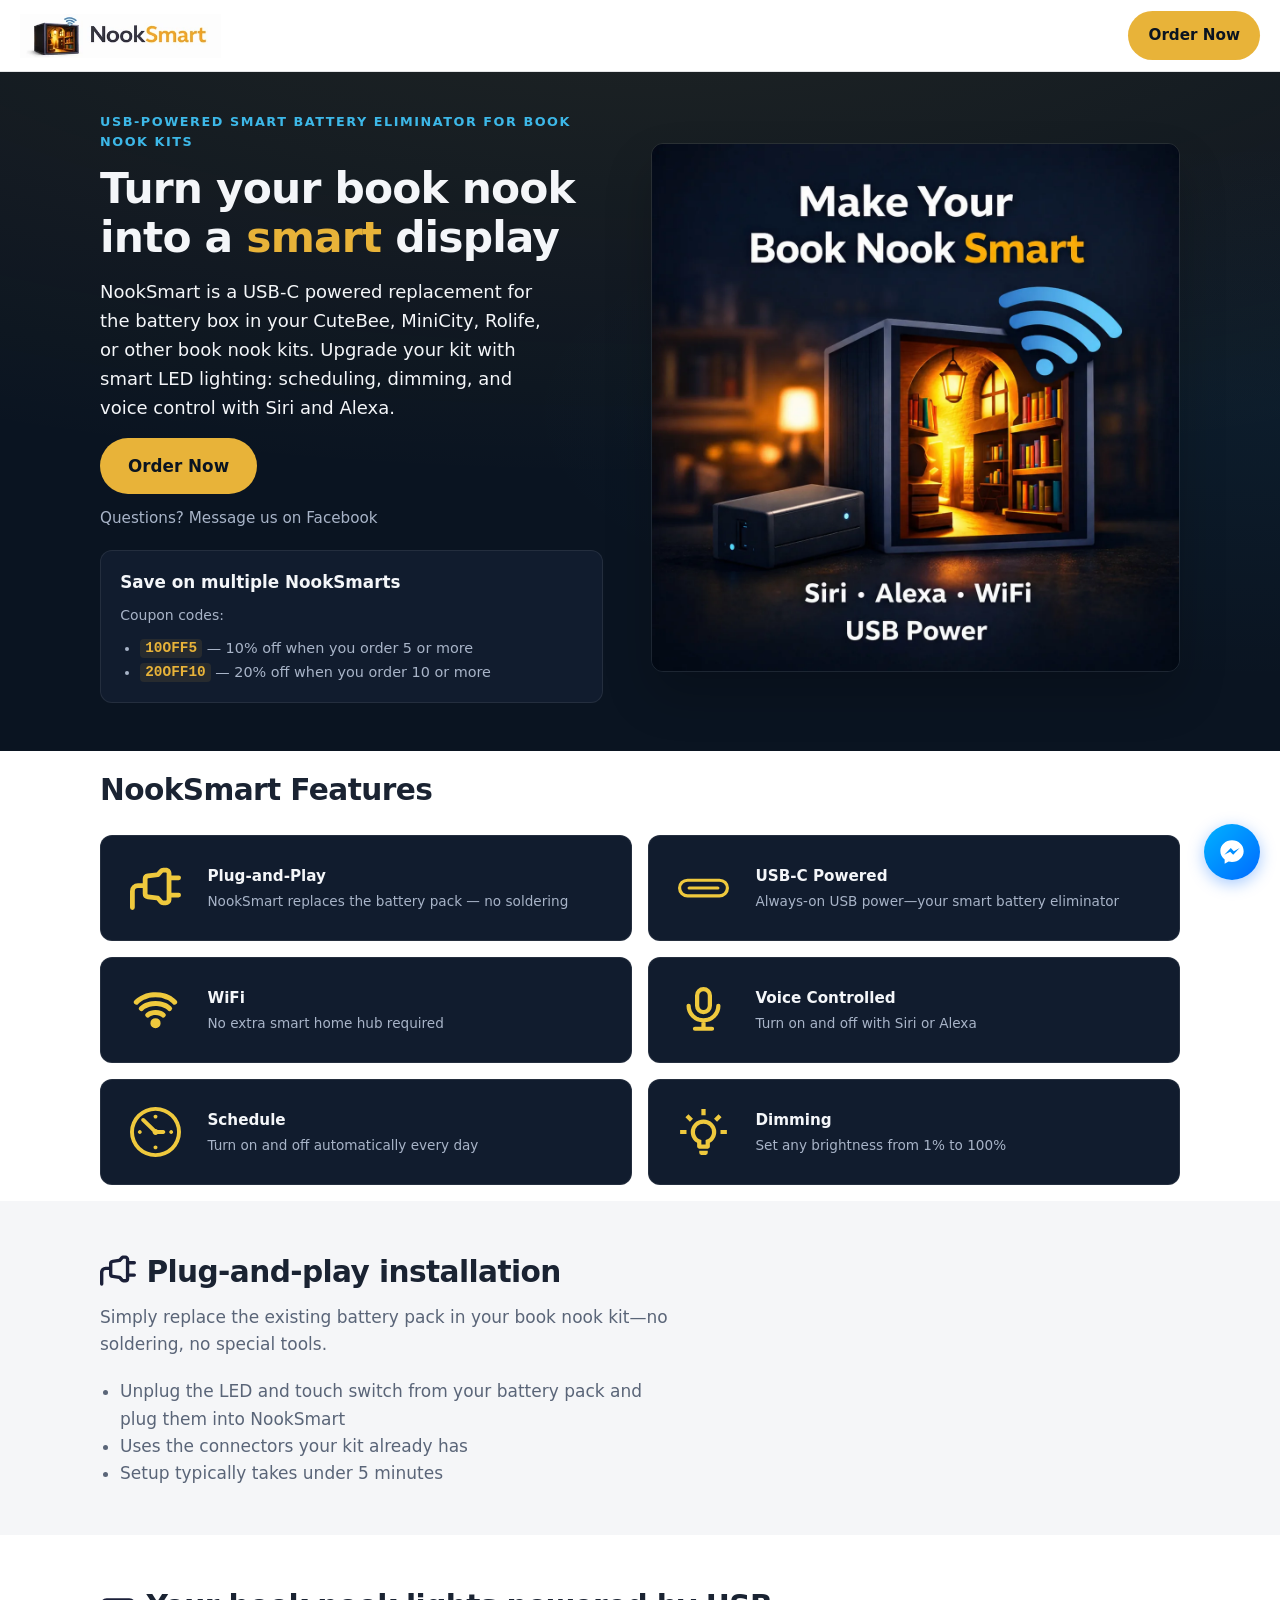
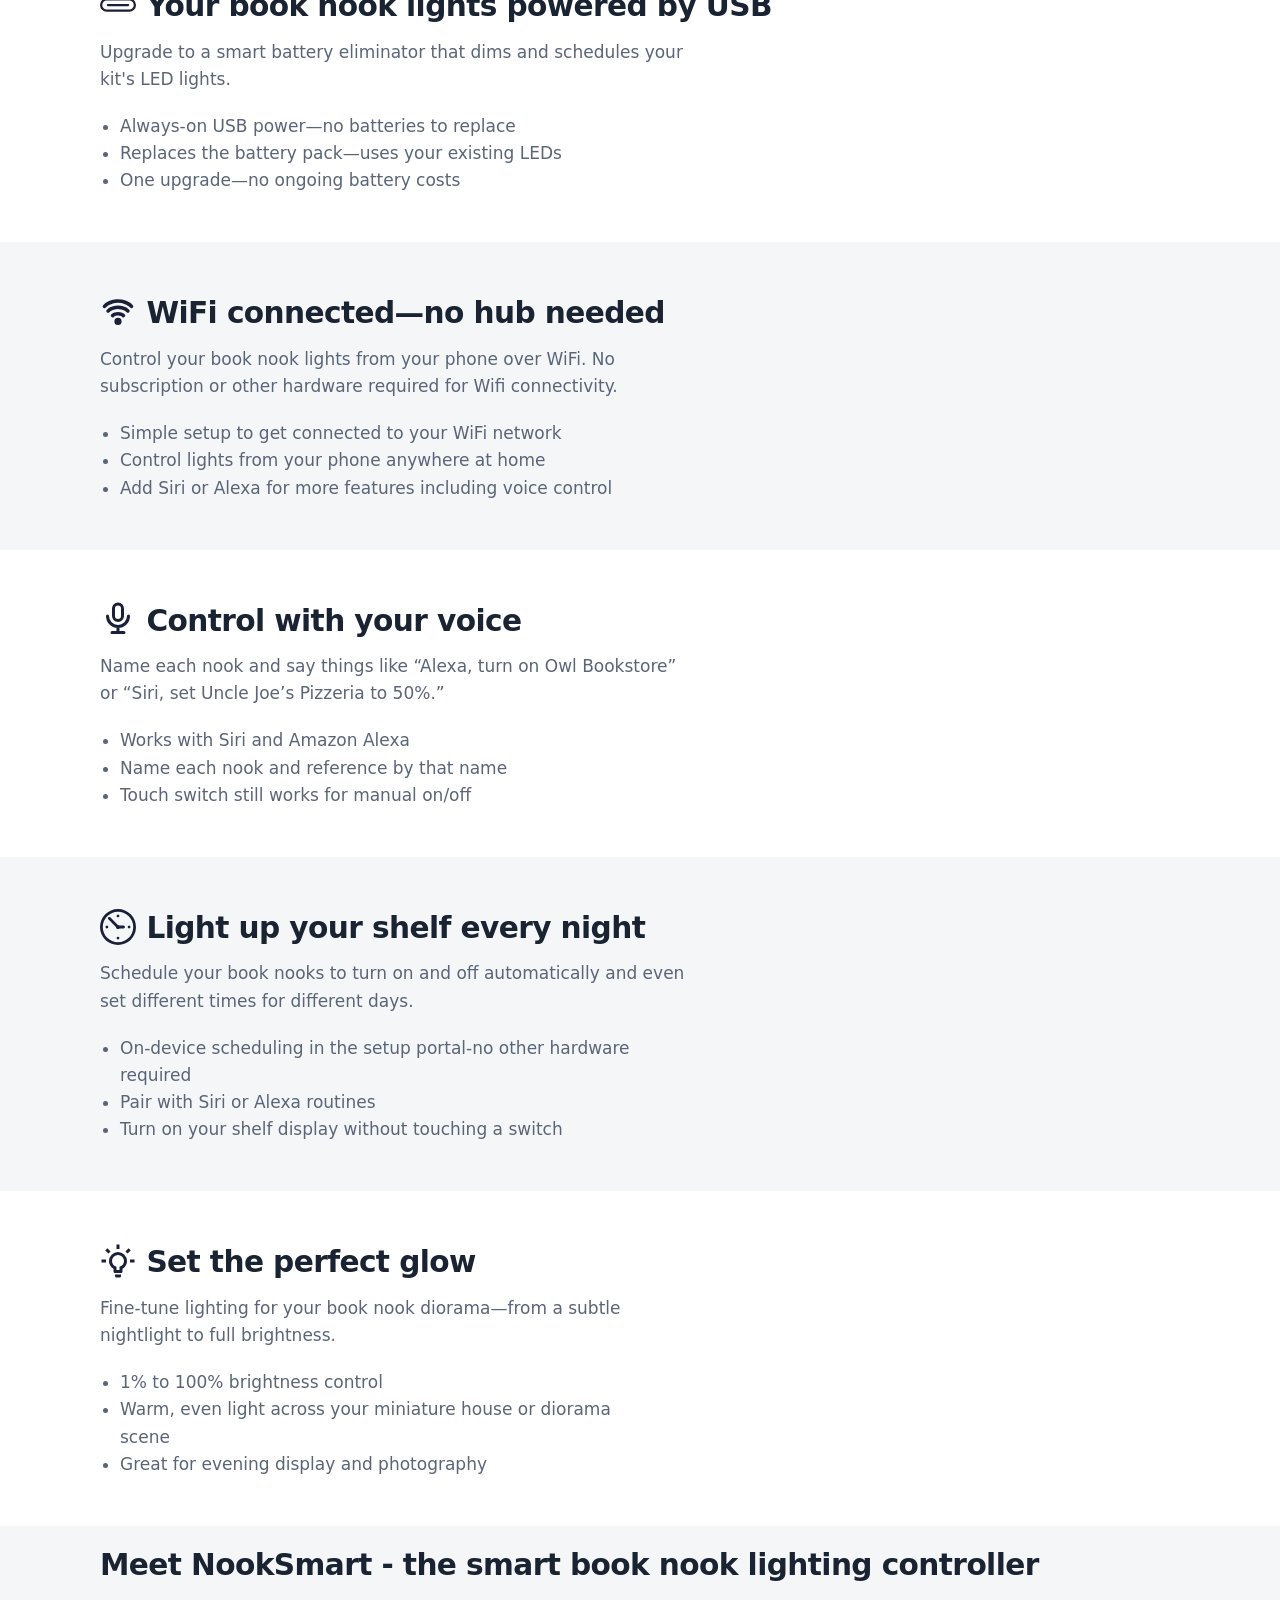
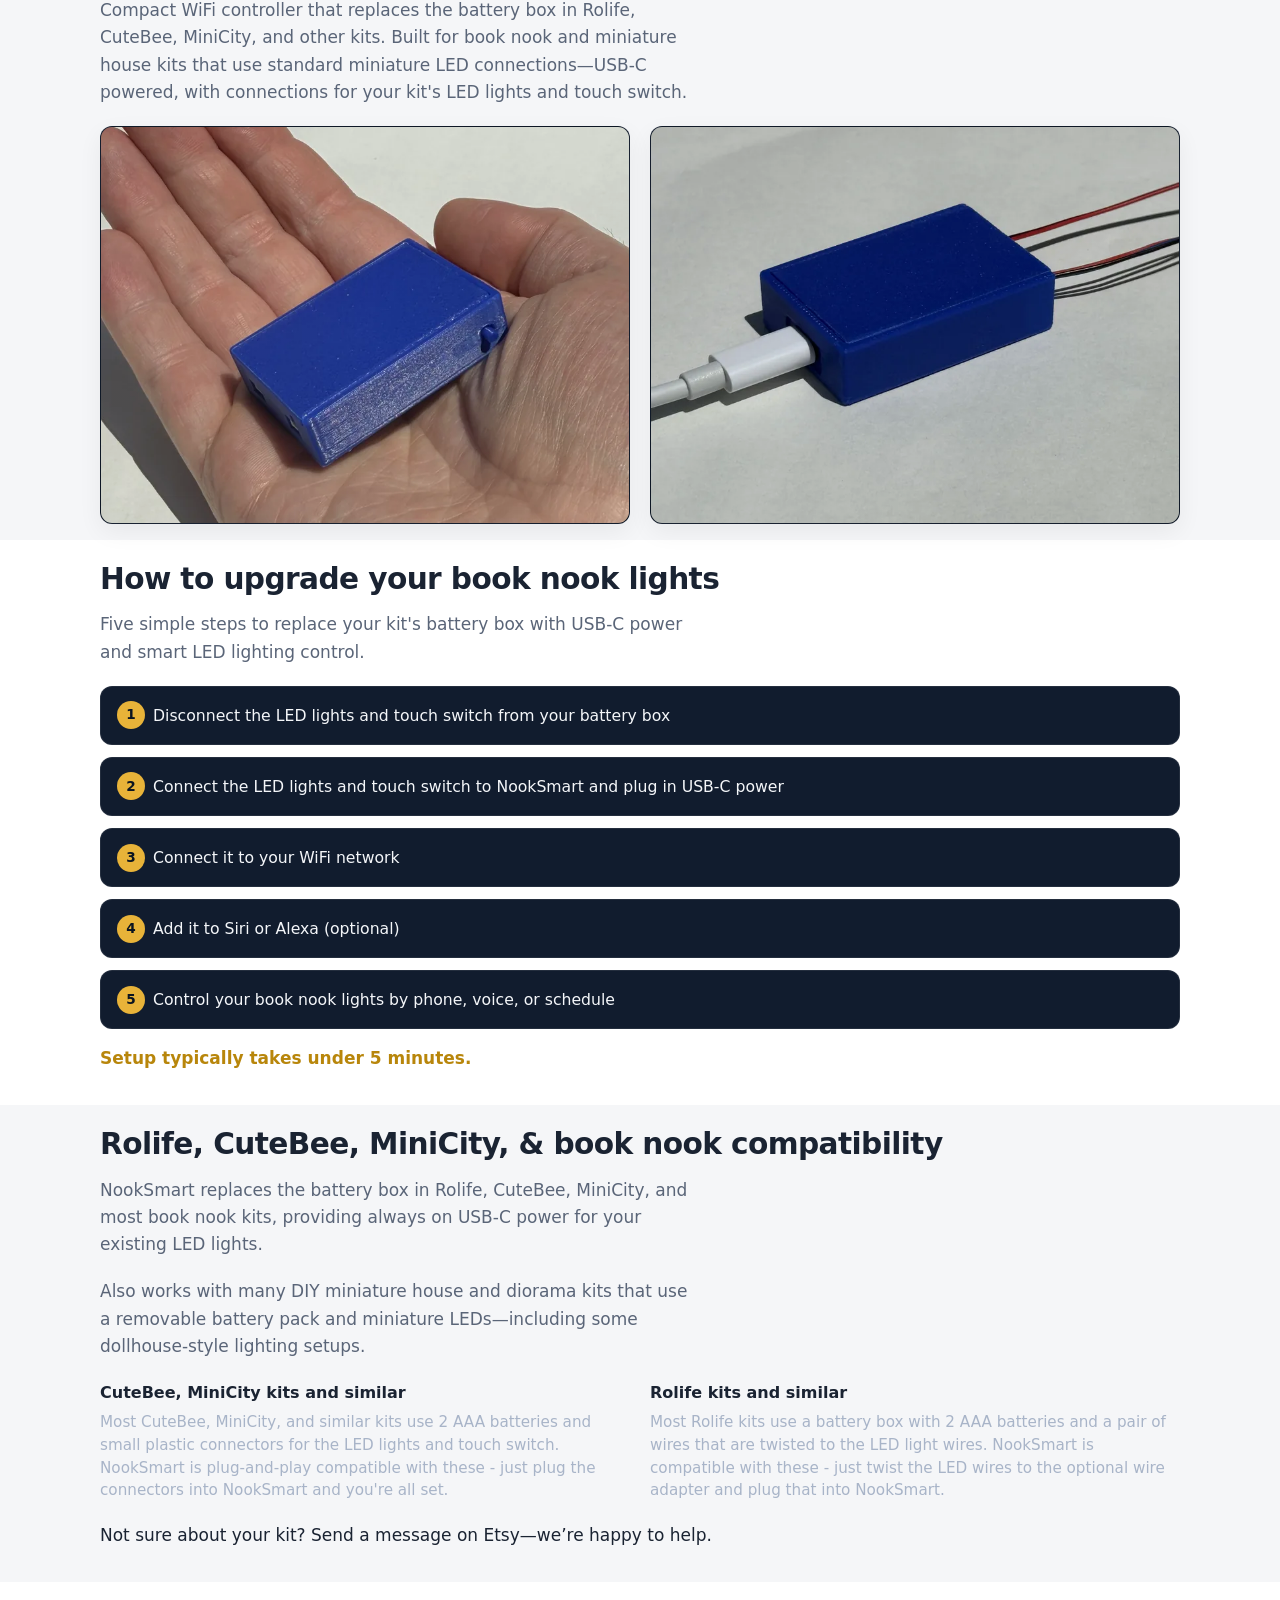
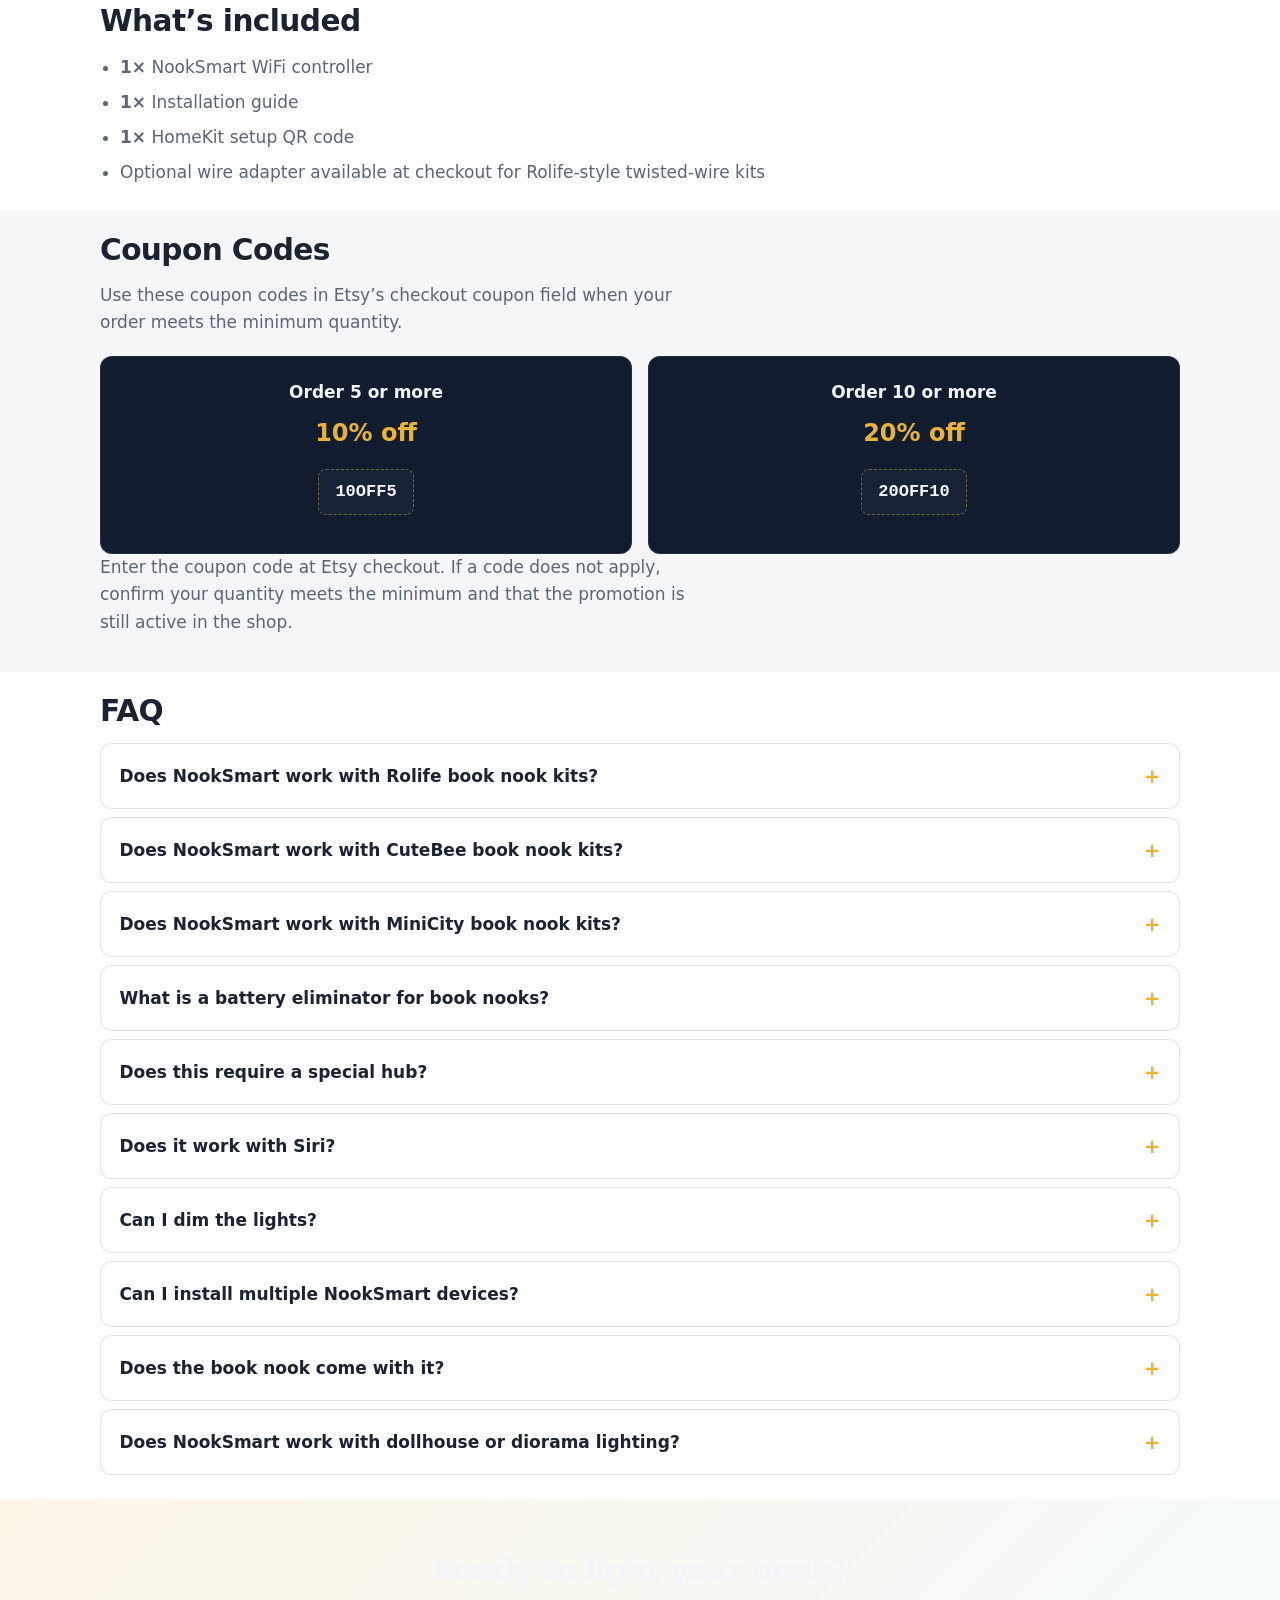
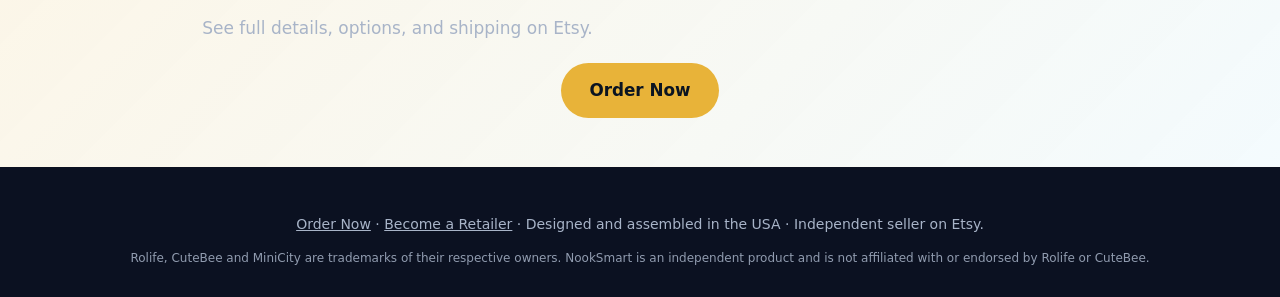
==== commit 1f437e1f: "feat: add Become a Retailer footer link to Faire Point wholesale inquiries to the NookSmart Faire di" ====
--- a/index.html
+++ b/index.html
@@ -1,6 +1,9 @@
 <!DOCTYPE html>
 <html lang="en">
 <head>
+
+
+  
   <!-- Google tag (gtag.js) -->
 <script async src="https://www.googletagmanager.com/gtag/js?id=AW-18227521272"></script>
 <script>
@@ -23,6 +26,12 @@
       'event_callback': callback
     });
     return false;
+  }
+
+  function gtag_report_feature_click(feature) {
+    gtag('event', 'feature_click', {
+      feature_name: feature
+    });
   }
 </script>
   <meta charset="utf-8" />
@@ -266,7 +275,7 @@
       <div class="wrap">
         <h2 id="features-icons-title" class="section-title">NookSmart Features</h2>
         <div class="icon-grid">
-          <a class="icon-tile" href="#feature-plug-play">
+          <a class="icon-tile" href="#feature-plug-play" onclick="gtag_report_feature_click('plug-play')">
             <div class="icon-tile__icon" aria-hidden="true">
               <img src="icons/plug-16.svg" alt="" width="64" height="64" class="icon-tile__svg" />
             </div>
@@ -275,7 +284,7 @@
               <span>NookSmart replaces the battery pack — no soldering</span>
             </div>
           </a>
-          <a class="icon-tile" href="#feature-usb-powered">
+          <a class="icon-tile" href="#feature-usb-powered" onclick="gtag_report_feature_click('usb-powered')">
             <div class="icon-tile__icon" aria-hidden="true">
               <img src="icons/usb-c.svg" alt="" width="64" height="64" class="icon-tile__svg" />
             </div>
@@ -284,7 +293,7 @@
               <span>Always-on USB power—your smart battery eliminator</span>
             </div>
           </a>
-          <a class="icon-tile" href="#feature-wifi">
+          <a class="icon-tile" href="#feature-wifi" onclick="gtag_report_feature_click('wifi')">
             <div class="icon-tile__icon" aria-hidden="true">
               <img src="icons/wifi.svg" alt="" width="64" height="64" class="icon-tile__svg" />
             </div>
@@ -293,7 +302,7 @@
               <span>No extra smart home hub required</span>
             </div>
           </a>
-          <a class="icon-tile" href="#feature-voice">
+          <a class="icon-tile" href="#feature-voice" onclick="gtag_report_feature_click('voice')">
             <div class="icon-tile__icon" aria-hidden="true">
               <img src="icons/microphone.svg" alt="" width="64" height="64" class="icon-tile__svg" />
             </div>
@@ -302,7 +311,7 @@
               <span>Turn on and off with Siri or Alexa</span>
             </div>
           </a>
-          <a class="icon-tile" href="#feature-schedule">
+          <a class="icon-tile" href="#feature-schedule" onclick="gtag_report_feature_click('schedule')">
             <div class="icon-tile__icon" aria-hidden="true">
               <img src="icons/clock.svg" alt="" width="64" height="64" class="icon-tile__svg" />
             </div>
@@ -311,7 +320,7 @@
               <span>Turn on and off automatically every day</span>
             </div>
           </a>
-          <a class="icon-tile" href="#feature-dimming">
+          <a class="icon-tile" href="#feature-dimming" onclick="gtag_report_feature_click('dimming')">
             <div class="icon-tile__icon" aria-hidden="true">
               <img src="icons/lightbulb-on-outline.svg" alt="" width="64" height="64" class="icon-tile__svg" />
             </div>
@@ -594,6 +603,7 @@
     <div class="wrap">
       <p>
         <a class="etsy-cta" href="https://nooksmartlights.etsy.com/listing/4470268349/nooksmart-smart-book-nook-battery?utm_source=facebook&amp;utm_medium=social&amp;utm_campaign=nooksmart-landing-v2" onclick="return gtag_report_conversion(this.href);">Order Now</a>
+        · <a href="https://www.faire.com/direct/nooksmartlights" target="_blank" rel="noopener noreferrer">Become a Retailer</a>
         · Designed and assembled in the USA · Independent seller on Etsy.
       </p>
       <p class="footer-disclaimer">Rolife, CuteBee and MiniCity are trademarks of their respective owners. NookSmart is an independent product and is not affiliated with or endorsed by Rolife or CuteBee.</p>
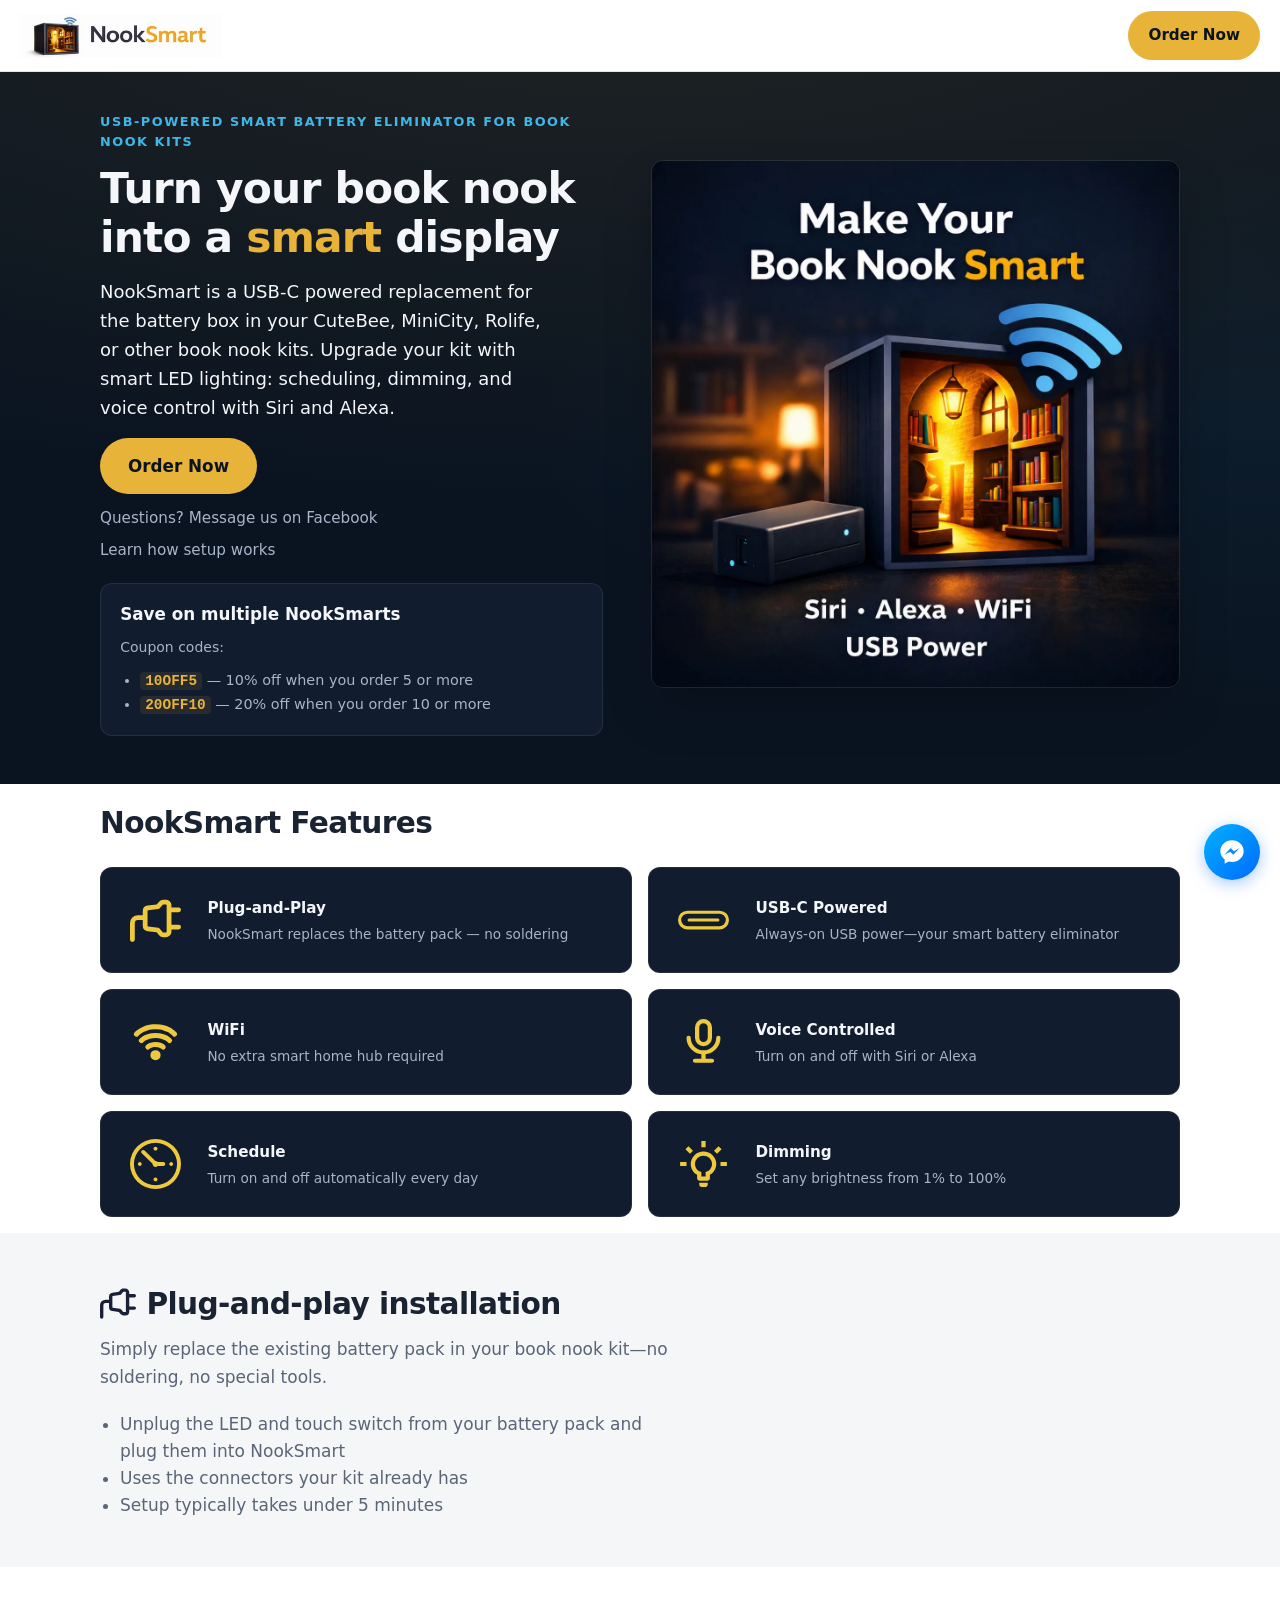
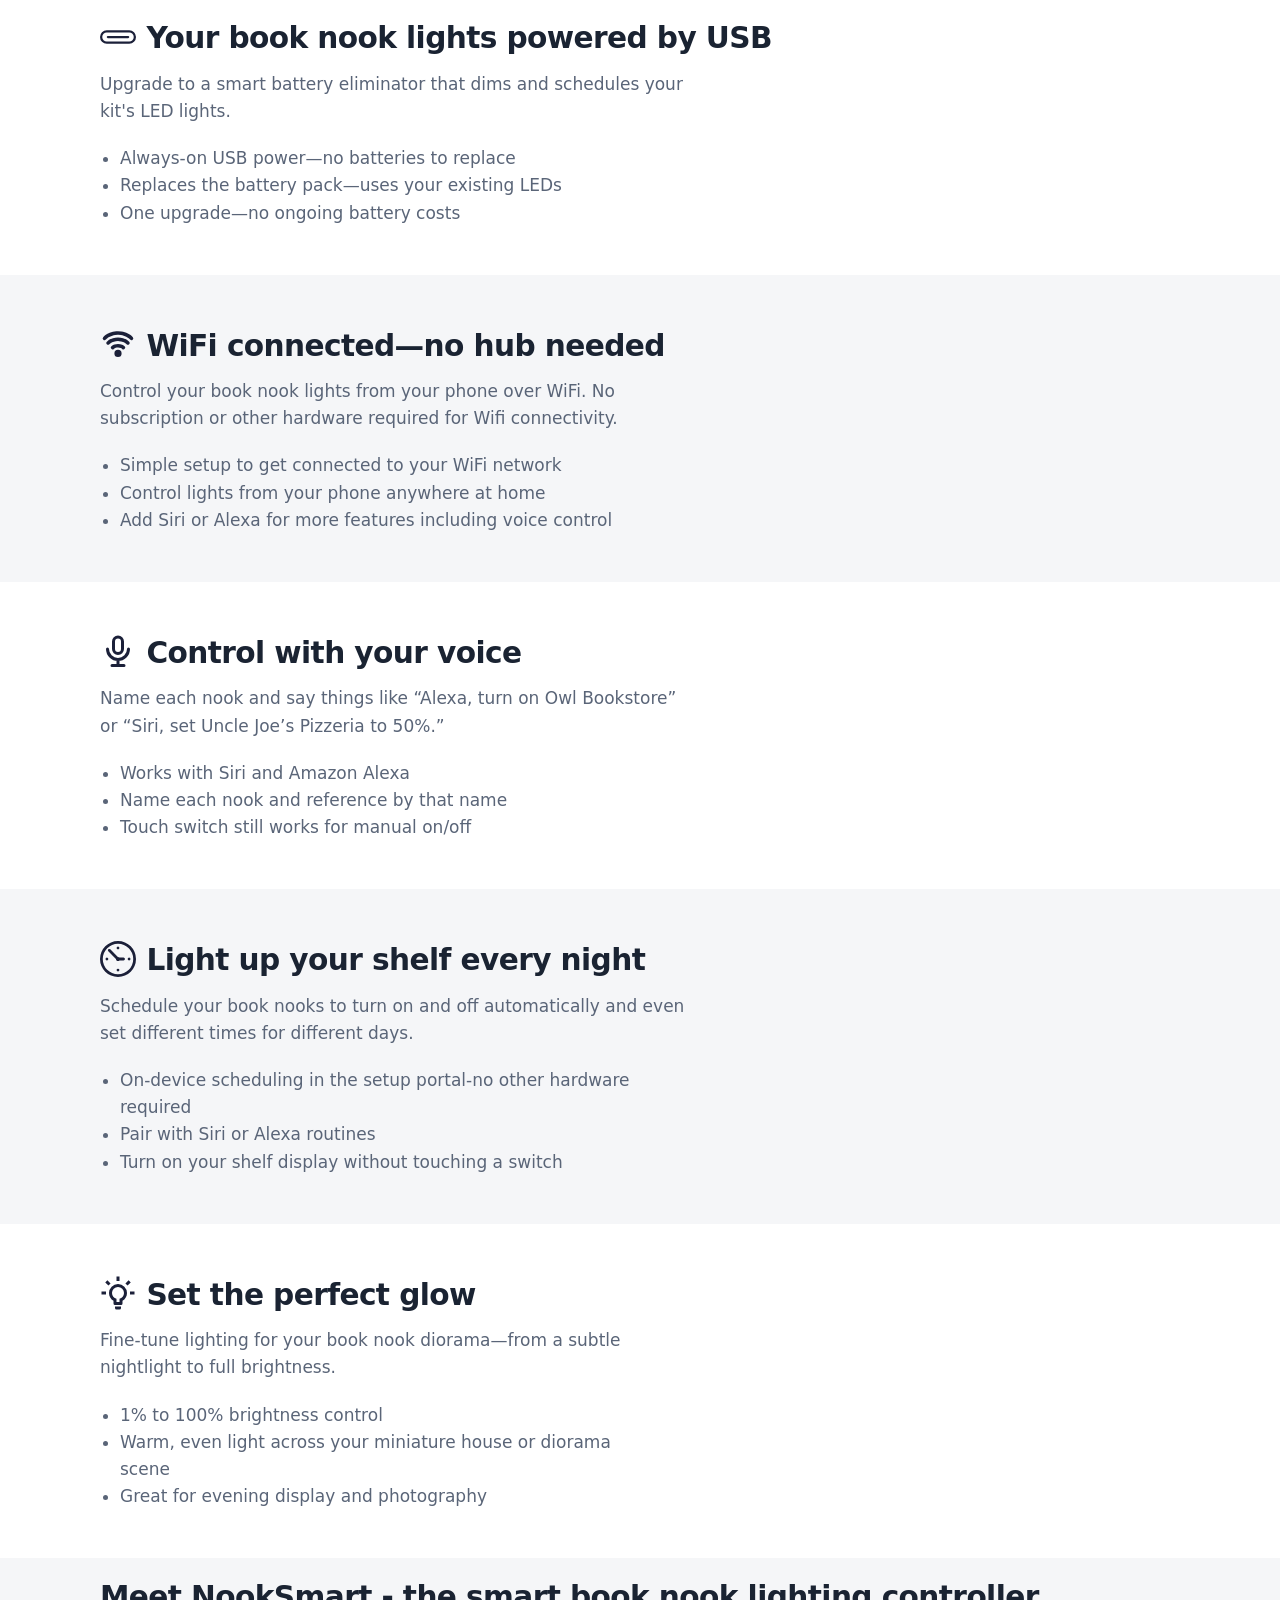
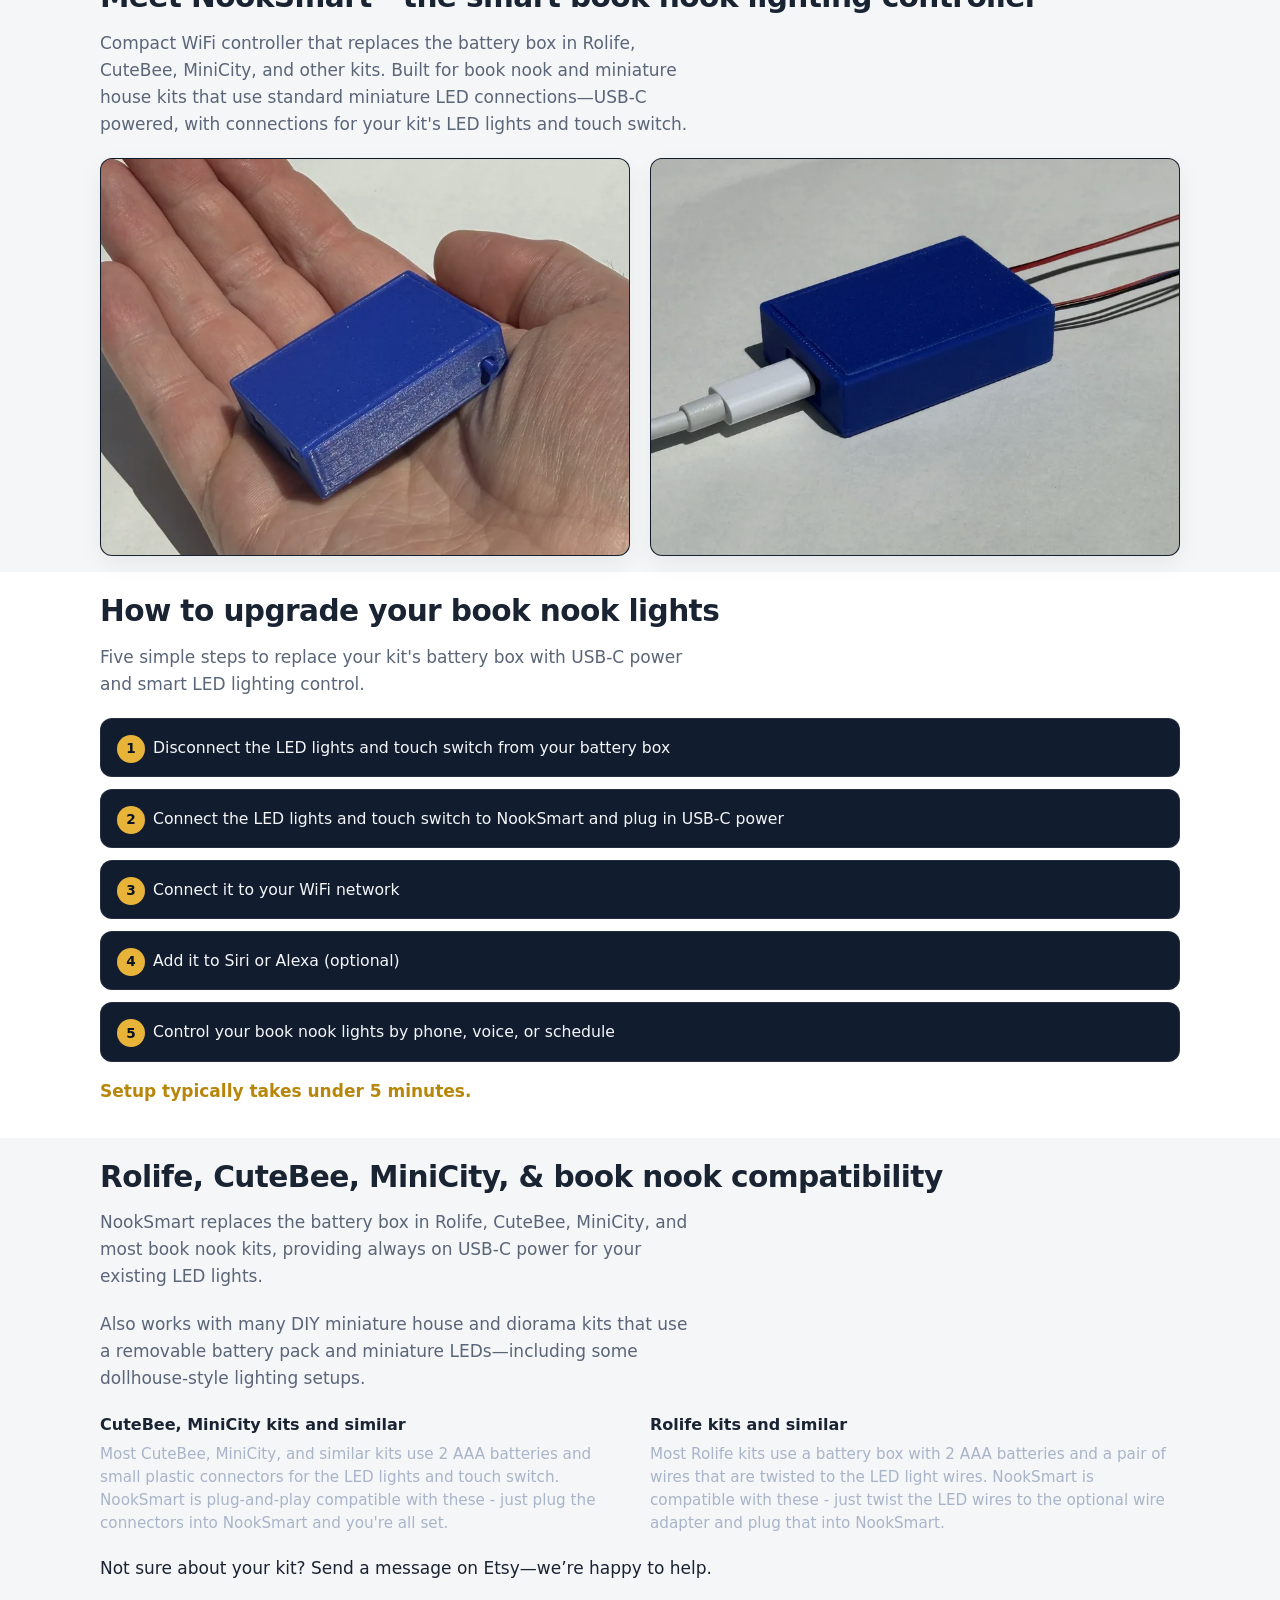
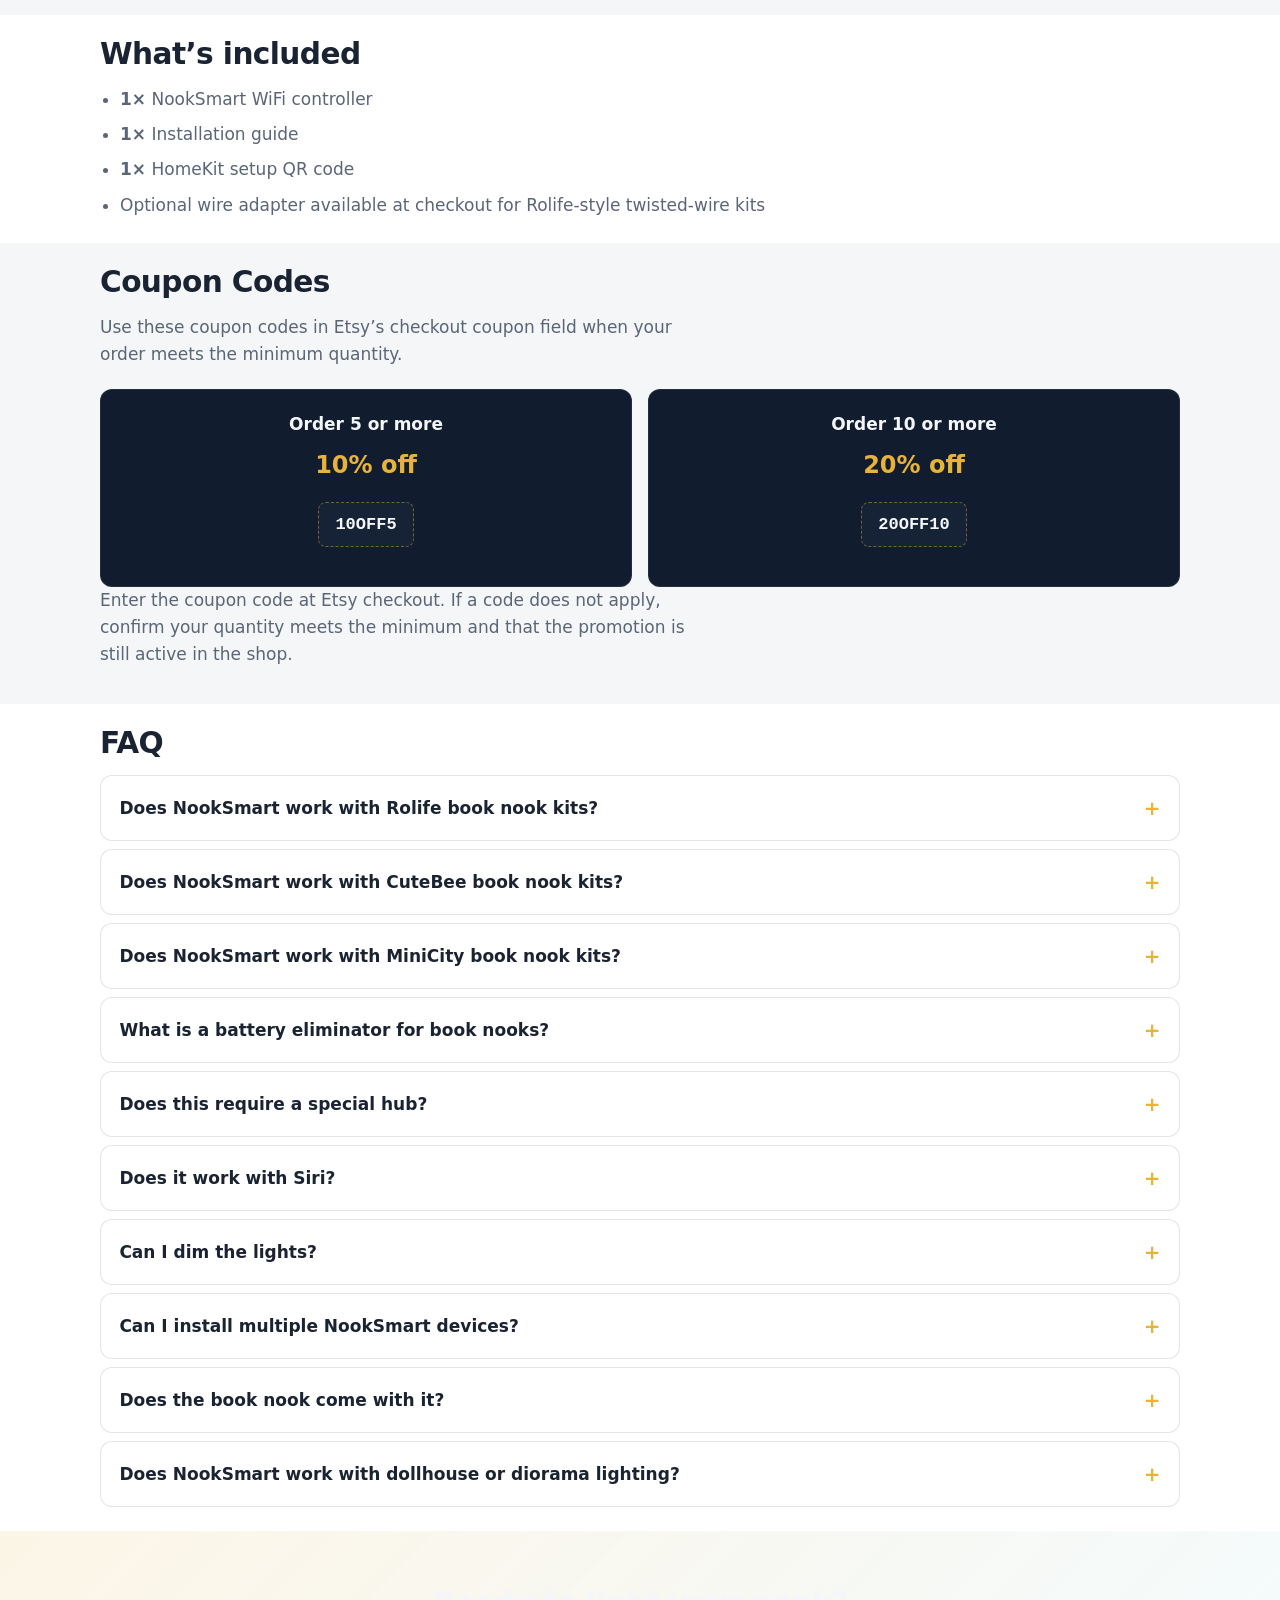
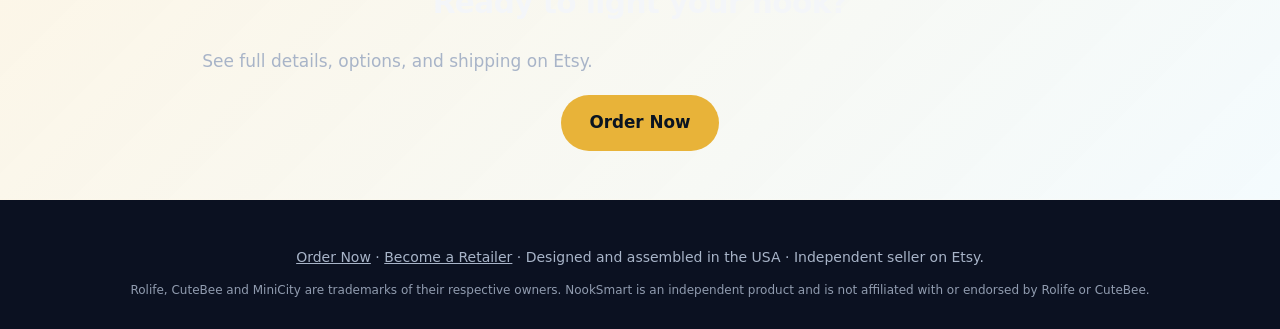
==== commit bc88fa97: "feat: add setup guide page and link from homepage hero Give prospects step-by-step install, WiFi, Si" ====
--- a/index.html
+++ b/index.html
@@ -4,14 +4,15 @@
 
 
   
-  <!-- Google tag (gtag.js) -->
-<script async src="https://www.googletagmanager.com/gtag/js?id=AW-18227521272"></script>
+<!-- Google tag (gtag.js) -->
+<script async src="https://www.googletagmanager.com/gtag/js?id=G-4LXFE2CBGJ"></script>
 <script>
   window.dataLayer = window.dataLayer || [];
   function gtag(){dataLayer.push(arguments);}
   gtag('js', new Date());
 
   gtag('config', 'AW-18227521272');
+  gtag('config', 'G-4LXFE2CBGJ');
 
   function gtag_report_conversion(url) {
     var callback = function () {
@@ -19,21 +20,41 @@
         window.location = url;
       }
     };
+
+    // 1. Sends the conversion to Google Ads
     gtag('event', 'conversion', {
       'send_to': 'AW-18227521272/AWpcCNKllbwcEPjNx_ND',
       'value': 1.0,
       'currency': 'USD',
       'event_callback': callback
     });
+
+    // 2. NEW: Sends the exact same click event to GA4
+    gtag('event', 'click_to_etsy', {
+      'value': 1.0,
+      'currency': 'USD'
+    });
+
     return false;
   }
 
   function gtag_report_feature_click(feature) {
+    // Sends feature clicks to Google Ads
     gtag('event', 'feature_click', {
       feature_name: feature
     });
+
+    // 3. NEW: Sends feature clicks to GA4 so you can analyze them by channel
+    gtag('event', 'ga4_feature_click', {
+      'feature_name': feature
+    });
   }
 </script>
+
+
+
+
+
   <meta charset="utf-8" />
   <meta name="viewport" content="width=device-width, initial-scale=1" />
   <meta name="robots" content="index, follow" />
@@ -245,6 +266,9 @@
           <p class="hero__messenger">
             <a class="messenger-link" href="https://m.me/nooksmartlights?ref=website" target="_blank" rel="noopener noreferrer">Questions? Message us on Facebook</a>
           </p>
+          <p class="hero__setup">
+            <a class="hero__setup-link" href="setup.html">Learn how setup works</a>
+          </p>
           <div class="hero-savings" aria-labelledby="hero-savings-title">
             <h2 id="hero-savings-title" class="hero-savings__title">Save on multiple NookSmarts</h2>
             <p class="hero-savings__intro">Coupon codes:</p>
--- a/styles.css
+++ b/styles.css
@@ -308,6 +308,21 @@
   text-decoration: underline;
 }
 
+.hero__setup {
+  margin: -0.75rem 0 1.25rem;
+  font-size: 0.95rem;
+}
+
+.hero__setup-link {
+  color: var(--text-muted);
+  text-decoration: none;
+}
+
+.hero__setup-link:hover {
+  color: var(--accent-blue);
+  text-decoration: underline;
+}
+
 .hero__visual {
   border-radius: var(--radius);
   overflow: hidden;
@@ -567,8 +582,7 @@
   content: counter(step);
   position: absolute;
   left: 1rem;
-  top: 50%;
-  transform: translateY(-50%);
+  top: 1rem;
   width: 1.75rem;
   height: 1.75rem;
   display: grid;
@@ -884,3 +898,128 @@
     right: 1rem;
   }
 }
+
+/* Setup instructions page */
+.setup-hero {
+  padding: 2.5rem 1.25rem 2rem;
+}
+
+.setup-hero h1 {
+  font-size: clamp(1.85rem, 4.5vw, 2.65rem);
+  line-height: 1.15;
+  font-weight: 800;
+  margin: 0 0 1rem;
+  letter-spacing: -0.02em;
+}
+
+.setup-section {
+  scroll-margin-top: calc(var(--header-h) + 1rem);
+}
+
+.setup-toc {
+  display: flex;
+  flex-wrap: wrap;
+  gap: 0.5rem 0.75rem;
+  margin: 0;
+  padding: 0;
+  list-style: none;
+}
+
+.setup-toc a {
+  display: inline-block;
+  padding: 0.45rem 0.85rem;
+  font-size: 0.9rem;
+  font-weight: 600;
+  text-decoration: none;
+  color: var(--text-dark);
+  background: var(--bg-light-muted);
+  border: 1px solid var(--border-light);
+  border-radius: 999px;
+}
+
+.setup-toc a:hover {
+  color: var(--accent-blue);
+  border-color: rgba(61, 184, 232, 0.35);
+}
+
+.setup-kv {
+  display: grid;
+  gap: 0.75rem;
+  margin: 1.25rem 0 0;
+  padding: 0;
+  list-style: none;
+}
+
+@media (min-width: 560px) {
+  .setup-kv {
+    grid-template-columns: repeat(2, minmax(0, 1fr));
+  }
+}
+
+.setup-kv li {
+  padding: 0.85rem 1rem;
+  border-radius: var(--radius);
+  border: 1px solid var(--border-light);
+  background: var(--bg-light);
+}
+
+.band--muted .setup-kv li {
+  background: var(--bg-light);
+}
+
+.setup-kv strong {
+  display: block;
+  font-size: 0.8rem;
+  font-weight: 700;
+  letter-spacing: 0.06em;
+  text-transform: uppercase;
+  color: var(--text-dark-muted);
+  margin-bottom: 0.25rem;
+}
+
+.setup-kv code {
+  font-family: ui-monospace, Menlo, Consolas, monospace;
+  font-size: 1rem;
+  font-weight: 700;
+  color: var(--text-dark);
+}
+
+.setup-figure {
+  margin: 1.5rem 0 0;
+  max-width: 100%;
+}
+
+.setup-figure--qr {
+  max-width: 220px;
+}
+
+.setup-figure img {
+  width: 100%;
+  border-radius: var(--radius);
+  border: 1px solid var(--border-light);
+  box-shadow: var(--shadow);
+}
+
+.setup-figure figcaption {
+  margin-top: 0.5rem;
+  font-size: 0.85rem;
+  color: var(--text-dark-muted);
+}
+
+.setup-step-qr {
+  display: block;
+  width: min(100%, 180px);
+  margin-top: 0.75rem;
+  border-radius: 8px;
+  background: #fff;
+}
+
+.setup-footnote {
+  margin: 1rem 0 0;
+  font-size: 0.875rem;
+  color: var(--text-dark-muted);
+}
+
+.band--dark .setup-footnote {
+  color: var(--text-muted);
+}
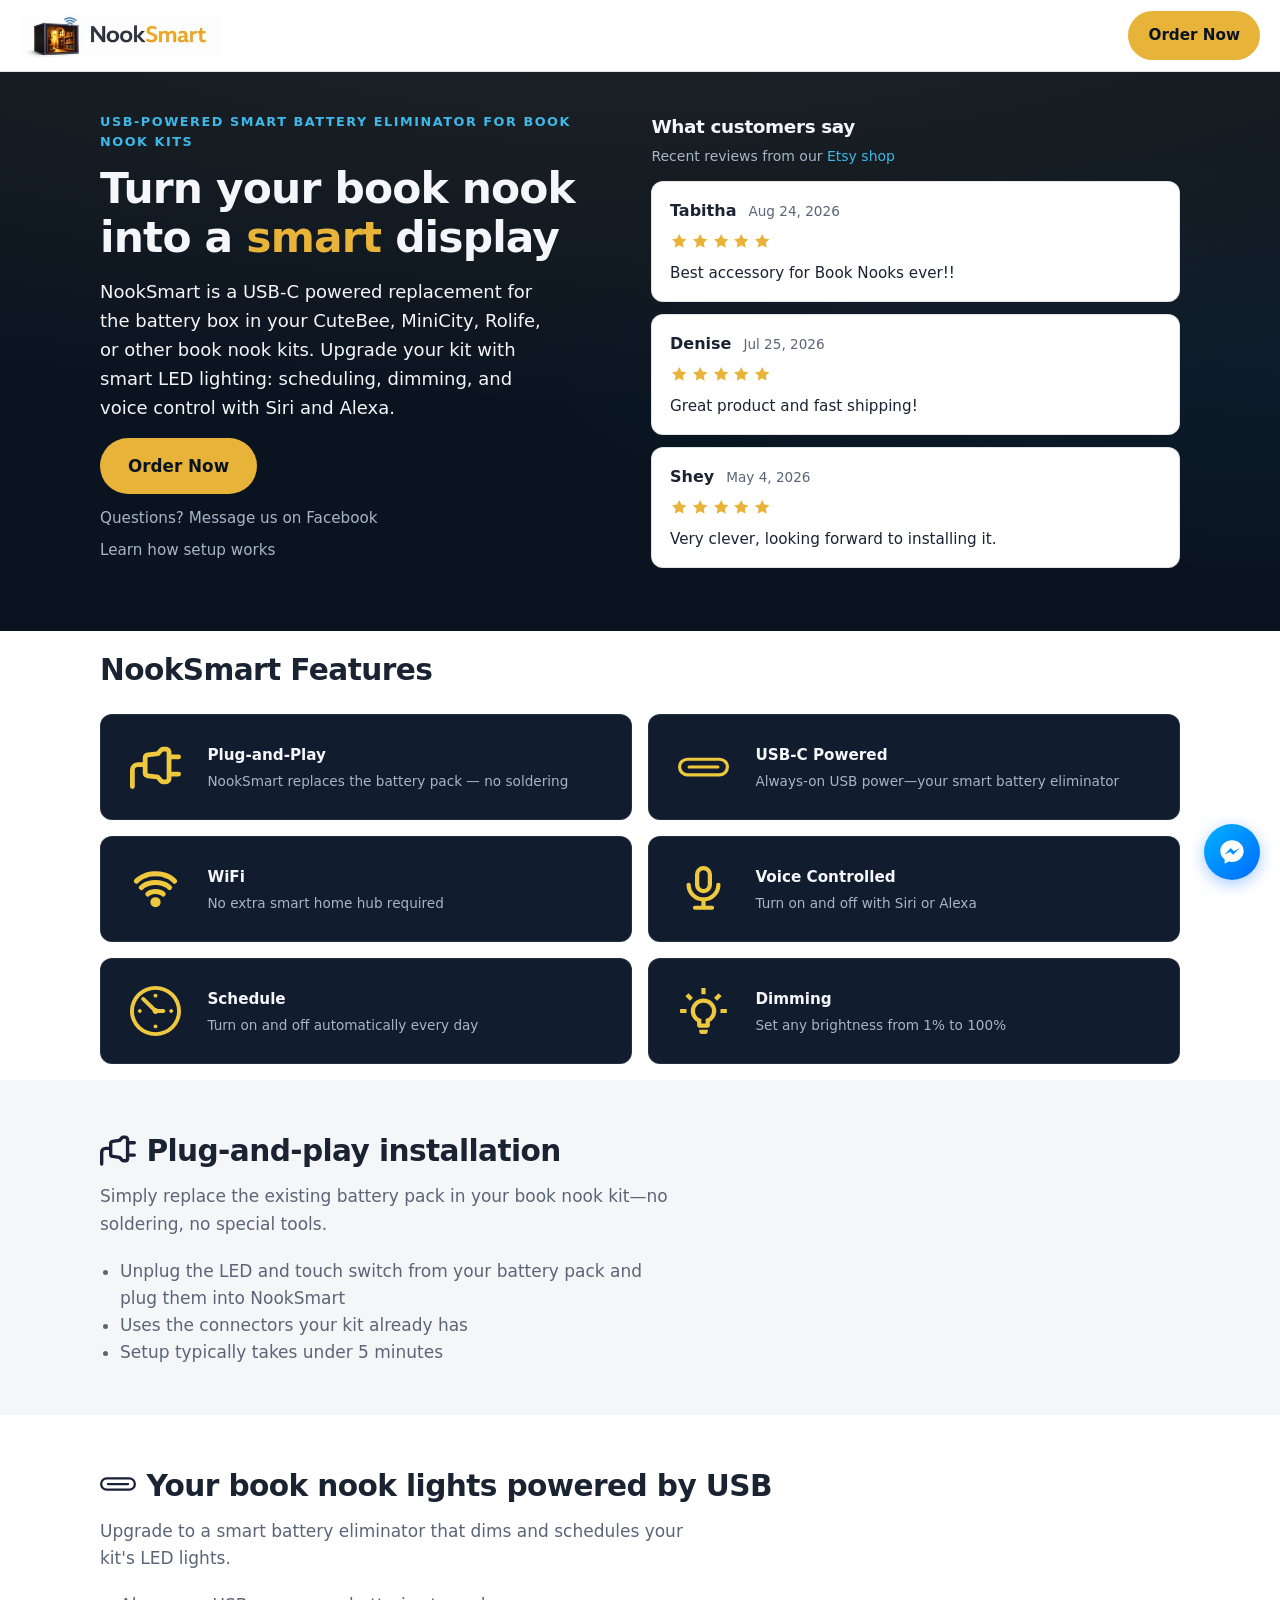
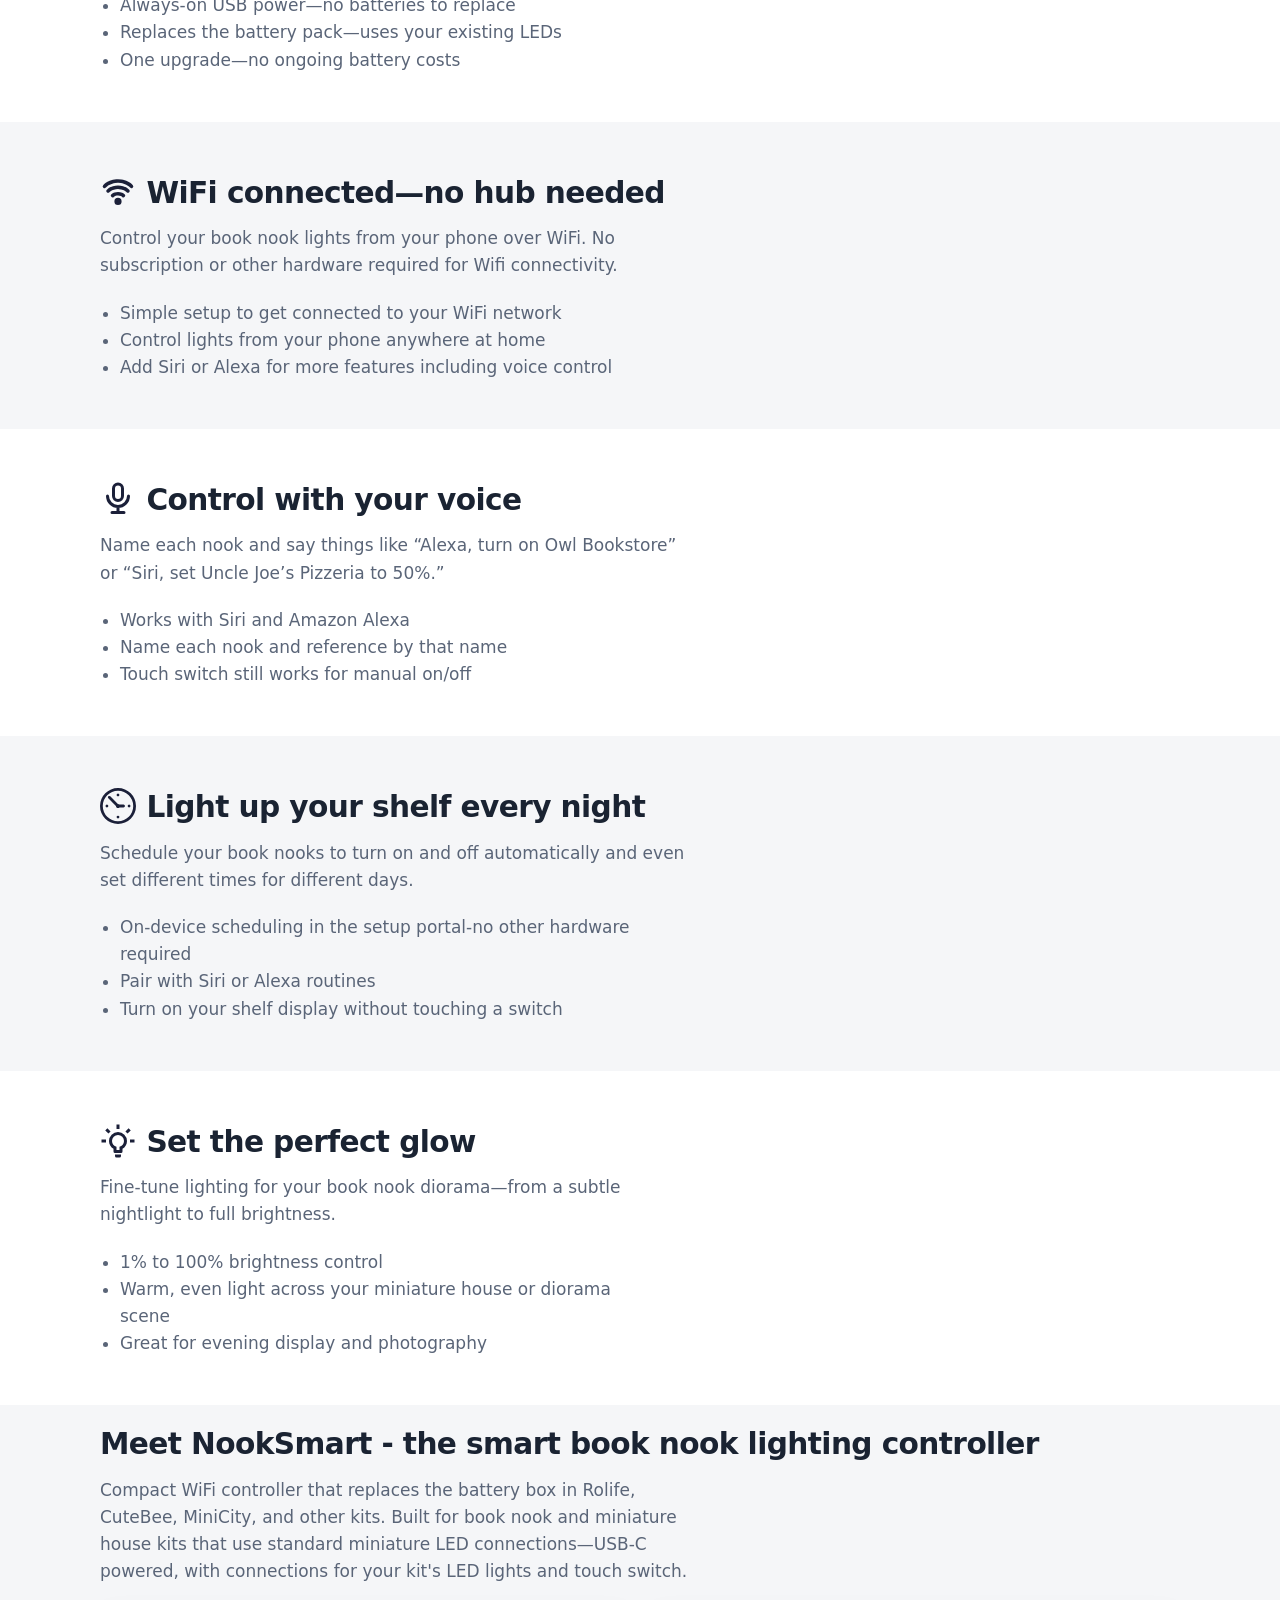
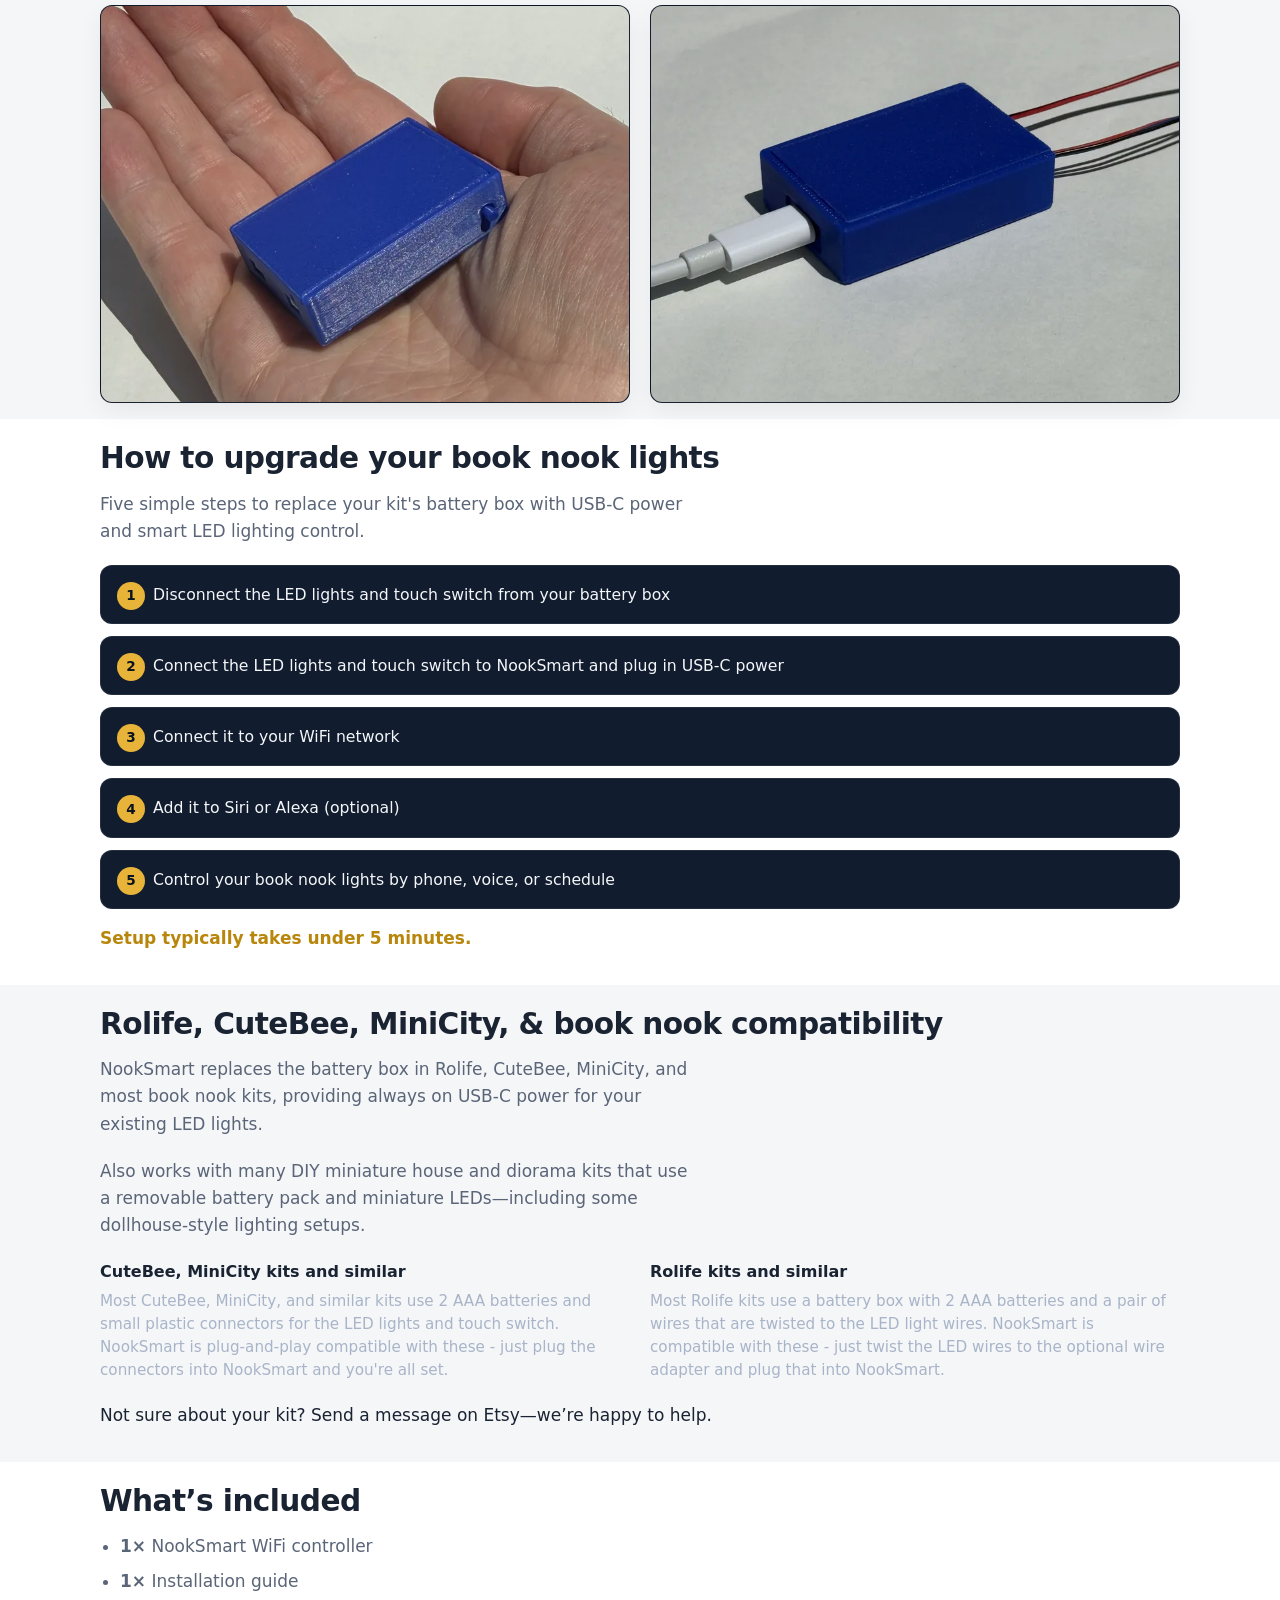
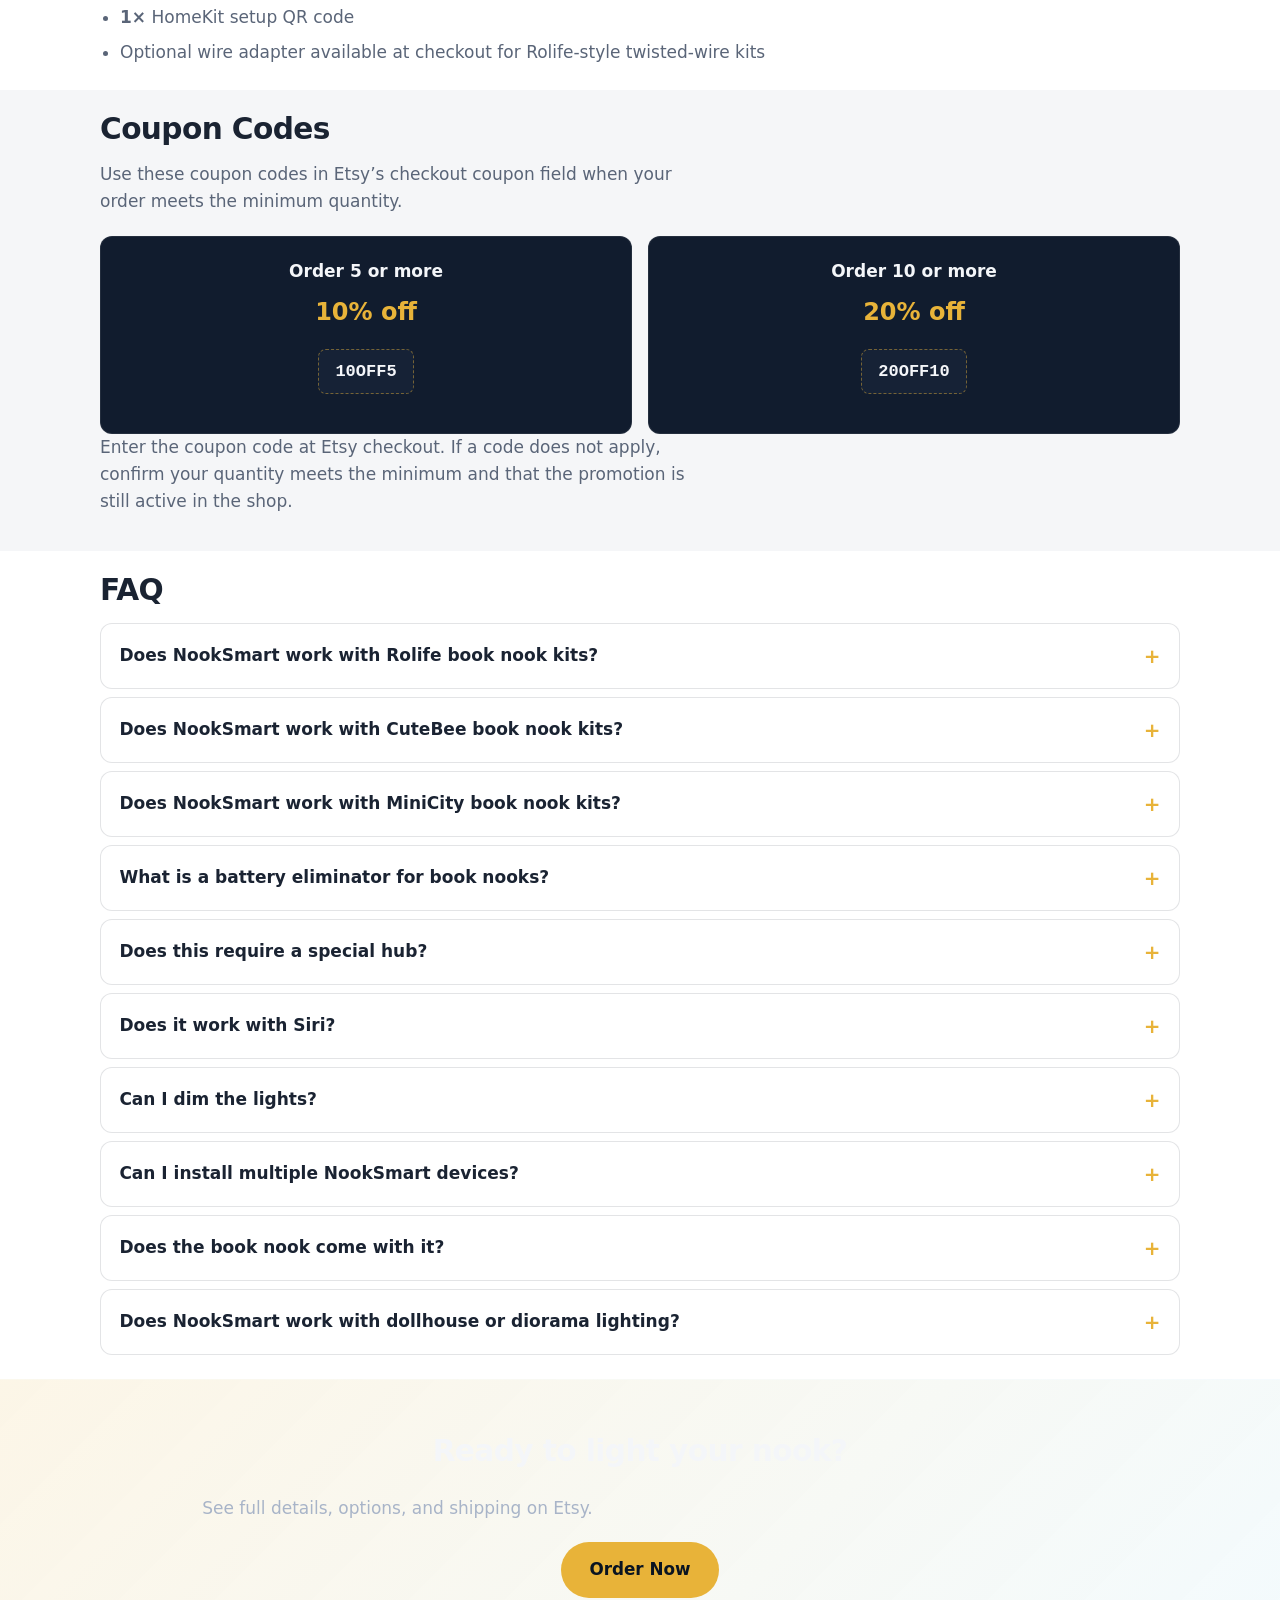
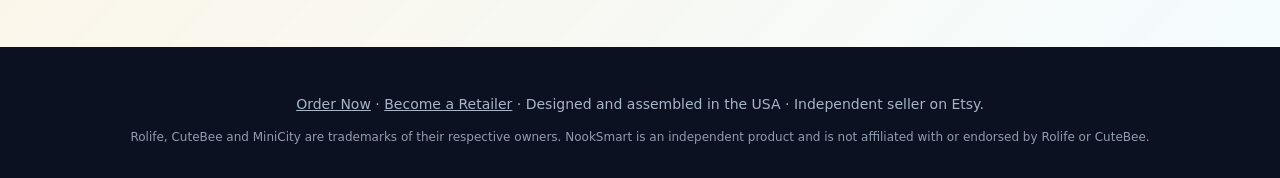
==== commit a67e6f80: "feat: show Etsy reviews in the homepage hero Replace the hero product image with stacked customer re" ====
--- a/index.html
+++ b/index.html
@@ -1,649 +1,683 @@
-<!DOCTYPE html>
-<html lang="en">
-<head>
-
-
-  
-<!-- Google tag (gtag.js) -->
-<script async src="https://www.googletagmanager.com/gtag/js?id=G-4LXFE2CBGJ"></script>
-<script>
-  window.dataLayer = window.dataLayer || [];
-  function gtag(){dataLayer.push(arguments);}
-  gtag('js', new Date());
-
-  gtag('config', 'AW-18227521272');
-  gtag('config', 'G-4LXFE2CBGJ');
-
-  function gtag_report_conversion(url) {
-    var callback = function () {
-      if (typeof(url) != 'undefined') {
-        window.location = url;
-      }
-    };
-
-    // 1. Sends the conversion to Google Ads
-    gtag('event', 'conversion', {
-      'send_to': 'AW-18227521272/AWpcCNKllbwcEPjNx_ND',
-      'value': 1.0,
-      'currency': 'USD',
-      'event_callback': callback
-    });
-
-    // 2. NEW: Sends the exact same click event to GA4
-    gtag('event', 'click_to_etsy', {
-      'value': 1.0,
-      'currency': 'USD'
-    });
-
-    return false;
-  }
-
-  function gtag_report_feature_click(feature) {
-    // Sends feature clicks to Google Ads
-    gtag('event', 'feature_click', {
-      feature_name: feature
-    });
-
-    // 3. NEW: Sends feature clicks to GA4 so you can analyze them by channel
-    gtag('event', 'ga4_feature_click', {
-      'feature_name': feature
-    });
-  }
-</script>
-
-
-
-
-
-  <meta charset="utf-8" />
-  <meta name="viewport" content="width=device-width, initial-scale=1" />
-  <meta name="robots" content="index, follow" />
-  <title>NookSmart — USB book nook lights &amp; smart battery eliminator</title>
-  <meta name="description" content="Replace your book nook battery pack with USB-C powered smart LED lighting. Scheduling, dimming, and Siri or Alexa voice control. Works with Rolife, CuteBee, MiniCity, and similar book nook and miniature house kits." />
-
-  <link rel="canonical" href="https://nooksmartlights.com/" />
-
-  <meta property="og:type" content="website" />
-  <meta property="og:title" content="NookSmart — USB book nook lights &amp; smart battery eliminator" />
-  <meta property="og:description" content="Replace your book nook battery pack with USB-C powered smart LED lighting. Scheduling, dimming, and Siri or Alexa voice control. Works with Rolife, CuteBee, MiniCity, and similar book nook and miniature house kits." />
-  <meta property="og:url" content="https://nooksmartlights.com/" />
-  <meta property="og:image" content="https://nooksmartlights.com/Product%20Image%202a.png" />
-  <meta property="og:image:alt" content="NookSmart smart battery eliminator beside a lit book nook—USB powered LED lighting" />
-
-  <meta name="twitter:card" content="summary_large_image" />
-  <meta name="twitter:title" content="NookSmart — USB book nook lights &amp; smart battery eliminator" />
-  <meta name="twitter:description" content="Replace your book nook battery pack with USB-C powered smart LED lighting. Scheduling, dimming, and Siri or Alexa voice control. Works with Rolife, CuteBee, MiniCity, and similar book nook and miniature house kits." />
-  <meta name="twitter:url" content="https://nooksmartlights.com/" />
-  <meta name="twitter:image" content="https://nooksmartlights.com/Product%20Image%202a.png" />
-
-  <script type="application/ld+json">
-  {
-    "@context": "https://schema.org",
-    "@graph": [
-      {
-        "@type": "Organization",
-        "@id": "https://nooksmartlights.com/#organization",
-        "name": "NookSmart",
-        "url": "https://nooksmartlights.com/",
-        "sameAs": ["https://nooksmartlights.etsy.com"]
-      },
-      {
-        "@type": "WebSite",
-        "@id": "https://nooksmartlights.com/#website",
-        "url": "https://nooksmartlights.com/",
-        "name": "NookSmart",
-        "publisher": { "@id": "https://nooksmartlights.com/#organization" }
-      },
-      {
-        "@type": "WebPage",
-        "@id": "https://nooksmartlights.com/#webpage",
-        "url": "https://nooksmartlights.com/",
-        "name": "NookSmart — USB book nook lights & smart battery eliminator",
-        "description": "Replace your book nook battery pack with USB-C powered smart LED lighting. Scheduling, dimming, and Siri or Alexa voice control. Works with Rolife, CuteBee, MiniCity, and similar book nook and miniature house kits.",
-        "isPartOf": { "@id": "https://nooksmartlights.com/#website" },
-        "about": { "@id": "https://nooksmartlights.com/#product" },
-        "primaryImageOfPage": {
-          "@type": "ImageObject",
-          "url": "https://nooksmartlights.com/Product%20Image%202a.png"
-        }
-      },
-      {
-        "@type": "Product",
-        "@id": "https://nooksmartlights.com/#product",
-        "name": "NookSmart smart battery eliminator for book nook LED lighting",
-        "description": "USB-C powered smart battery eliminator for book nook, diorama, and miniature house LED lighting. Replaces the battery pack in compatible kits with WiFi scheduling, dimming, and Siri or Alexa voice control.",
-        "brand": { "@type": "Brand", "name": "NookSmart" },
-        "image": [
-          "https://nooksmartlights.com/Product%20Image%202a.png",
-          "https://nooksmartlights.com/nooksmart%20in%20hand.jpeg",
-          "https://nooksmartlights.com/nooksmart%20white%20bg%201.jpeg"
-        ],
-        "offers": {
-          "@type": "Offer",
-          "url": "https://nooksmartlights.etsy.com/listing/4470268349/nooksmart-smart-book-nook-battery",
-          "price": "20.00",
-          "priceCurrency": "USD",
-          "availability": "https://schema.org/InStock",
-          "seller": { "@id": "https://nooksmartlights.com/#organization" }
-        }
-      },
-      {
-        "@type": "FAQPage",
-        "@id": "https://nooksmartlights.com/#faq",
-        "mainEntity": [
-          {
-            "@type": "Question",
-            "name": "Does NookSmart work with Rolife book nook kits?",
-            "acceptedAnswer": {
-              "@type": "Answer",
-              "text": "Yes. Most Rolife kits use a battery box with 2 AAA batteries and a pair of wires twisted to the LED light wires. NookSmart is compatible with these\u2014twist your LED wires to the optional wire adapter and plug it into NookSmart. Select the wire adapter at checkout if your kit uses twisted wires rather than plastic connectors."
-            }
-          },
-          {
-            "@type": "Question",
-            "name": "Does NookSmart work with CuteBee book nook kits?",
-            "acceptedAnswer": {
-              "@type": "Answer",
-              "text": "Yes. NookSmart is compatible with typical CuteBee miniature LED connectors. If you are unsure about your specific kit, send a message on Etsy and we will help confirm fit."
-            }
-          },
-          {
-            "@type": "Question",
-            "name": "Does NookSmart work with MiniCity book nook kits?",
-            "acceptedAnswer": {
-              "@type": "Answer",
-              "text": "Yes. NookSmart is compatible with typical MiniCity miniature LED connectors. If you are unsure about your specific kit, send a message on Etsy and we will help confirm fit."
-            }
-          },
-          {
-            "@type": "Question",
-            "name": "What is a battery eliminator for book nooks?",
-            "acceptedAnswer": {
-              "@type": "Answer",
-              "text": "A battery eliminator replaces your kit\u2019s battery pack with permanent wired power—usually USB—so you never swap batteries again. NookSmart is a smart battery eliminator: it plugs into USB power and adds WiFi, voice control, scheduling, and dimming for Rolife, CuteBee, MiniCity, and DIY book nook kits."
-            }
-          },
-          {
-            "@type": "Question",
-            "name": "Does this require a special hub?",
-            "acceptedAnswer": {
-              "@type": "Answer",
-              "text": "NookSmart connects directly to WiFi. For Siri automation, you may need a Home hub (HomePod mini, Apple TV, or iPad configured as a hub). For Alexa voice control, you\u2019ll need an Echo or compatible Alexa device."
-            }
-          },
-          {
-            "@type": "Question",
-            "name": "Does it work with Siri?",
-            "acceptedAnswer": {
-              "@type": "Answer",
-              "text": "Yes. It works with Siri and Amazon Alexa."
-            }
-          },
-          {
-            "@type": "Question",
-            "name": "Can I dim the lights?",
-            "acceptedAnswer": {
-              "@type": "Answer",
-              "text": "Yes—brightness can be set anywhere from 1% to 100%."
-            }
-          },
-          {
-            "@type": "Question",
-            "name": "Can I install multiple NookSmart devices?",
-            "acceptedAnswer": {
-              "@type": "Answer",
-              "text": "Yes. Each book nook can be controlled independently."
-            }
-          },
-          {
-            "@type": "Question",
-            "name": "Does the book nook come with it?",
-            "acceptedAnswer": {
-              "@type": "Answer",
-              "text": "No\u2014NookSmart is a lighting controller for book nook and diorama kits you already have. Your miniature house, LEDs, and touch switch (if included) are separate."
-            }
-          },
-          {
-            "@type": "Question",
-            "name": "Does NookSmart work with dollhouse or diorama lighting?",
-            "acceptedAnswer": {
-              "@type": "Answer",
-              "text": "NookSmart is designed for book nook kits and similar miniature house and diorama projects that use a small battery pack and 3\u20135V miniature LEDs. It is not a general dollhouse wiring system\u2014if your setup uses the same type of battery box and LED connectors as popular book nook kits, it may fit. Send a photo of your connectors on Etsy and we\u2019ll confirm."
-            }
-          }
-        ]
-      }
-    ]
-  }
-  </script>
-
-  <link rel="icon" type="image/png" href="Icon.png" />
-  <link rel="stylesheet" href="styles.css" />
-  <!-- Meta Pixel Code -->
-<script>
-!function(f,b,e,v,n,t,s)
-{if(f.fbq)return;n=f.fbq=function(){n.callMethod?
-n.callMethod.apply(n,arguments):n.queue.push(arguments)};
-if(!f._fbq)f._fbq=n;n.push=n;n.loaded=!0;n.version='2.0';
-n.queue=[];t=b.createElement(e);t.async=!0;
-t.src=v;s=b.getElementsByTagName(e)[0];
-s.parentNode.insertBefore(t,s)}(window, document,'script',
-'https://connect.facebook.net/en_US/fbevents.js');
-fbq('init', '2030202000910264');
-fbq('track', 'PageView');
-</script>
-<noscript><img height="1" width="1" style="display:none"
-src="https://www.facebook.com/tr?id=2030202000910264&ev=PageView&noscript=1"
-/></noscript>
-<!-- End Meta Pixel Code -->
-<meta name="p:domain_verify" content="61047faf05ea2f9d5323dbaa4589e214"/>
-</head>
-<body>
-  <a class="visually-hidden" href="#main">Skip to main content</a>
-
-  <header class="site-header" role="banner">
-    <a class="logo" href="https://nooksmartlights.com/" aria-label="NookSmart home">
-      <picture>
-        <source srcset="Banner%20Logo%20White%20BG.webp" type="image/webp" />
-        <img src="Banner%20Logo%20White%20BG.png" alt="NookSmart — smart book nook lighting and battery eliminator" width="180" height="40" />
-      </picture>
-    </a>
-    <a class="btn etsy-cta" href="https://nooksmartlights.etsy.com/listing/4470268349/nooksmart-smart-book-nook-battery?utm_source=facebook&amp;utm_medium=social&amp;utm_campaign=nooksmart-landing-v2" onclick="return gtag_report_conversion(this.href);">Order Now</a>
-  </header>
-
-  <main id="main">
-    <section class="band band--dark hero" aria-labelledby="hero-title">
-      <div class="wrap hero__grid">
-        <div>
-          <p class="hero__eyebrow">USB-powered Smart battery eliminator for book nook kits</p>
-          <h1 id="hero-title">Turn your book nook into a <span class="highlight">smart</span> display</h1>
-          <p class="hero__lead">
-            NookSmart is a USB-C powered replacement for the battery box in your CuteBee, MiniCity, Rolife, or other book nook kits. Upgrade your kit with smart LED lighting: scheduling, dimming, and voice control with Siri and Alexa.
-          </p>
-          <div class="hero__actions">
-            <a class="btn btn--large etsy-cta" href="https://nooksmartlights.etsy.com/listing/4470268349/nooksmart-smart-book-nook-battery?utm_source=facebook&amp;utm_medium=social&amp;utm_campaign=nooksmart-landing-v2" onclick="return gtag_report_conversion(this.href);">Order Now</a>
-          </div>
-          <p class="hero__messenger">
-            <a class="messenger-link" href="https://m.me/nooksmartlights?ref=website" target="_blank" rel="noopener noreferrer">Questions? Message us on Facebook</a>
-          </p>
-          <p class="hero__setup">
-            <a class="hero__setup-link" href="setup.html">Learn how setup works</a>
-          </p>
-          <div class="hero-savings" aria-labelledby="hero-savings-title">
-            <h2 id="hero-savings-title" class="hero-savings__title">Save on multiple NookSmarts</h2>
-            <p class="hero-savings__intro">Coupon codes:</p>
-            <ul class="hero-savings__list">
-              <li><code class="hero-savings__code">10OFF5</code> — 10% off when you order 5 or more</li>
-              <li><code class="hero-savings__code">20OFF10</code> — 20% off when you order 10 or more</li>
-            </ul>
-          </div>
-        </div>
-        <figure class="hero__visual">
-          <picture>
-            <source srcset="Product%20Image%202a.webp" type="image/webp" />
-            <img
-              src="Product%20Image%202a.png"
-              alt="NookSmart USB smart battery eliminator beside a lit book nook diorama—LED lighting for miniature house kits"
-              width="1200"
-              height="800"
-              loading="eager"
-              decoding="async"
-              fetchpriority="high"
-            />
-          </picture>
-        </figure>
-      </div>
-    </section>
-
-    <section class="band band--light features-icons" aria-labelledby="features-icons-title">
-      <div class="wrap">
-        <h2 id="features-icons-title" class="section-title">NookSmart Features</h2>
-        <div class="icon-grid">
-          <a class="icon-tile" href="#feature-plug-play" onclick="gtag_report_feature_click('plug-play')">
-            <div class="icon-tile__icon" aria-hidden="true">
-              <img src="icons/plug-16.svg" alt="" width="64" height="64" class="icon-tile__svg" />
-            </div>
-            <div class="icon-tile__text">
-              <strong>Plug-and-Play</strong>
-              <span>NookSmart replaces the battery pack — no soldering</span>
-            </div>
-          </a>
-          <a class="icon-tile" href="#feature-usb-powered" onclick="gtag_report_feature_click('usb-powered')">
-            <div class="icon-tile__icon" aria-hidden="true">
-              <img src="icons/usb-c.svg" alt="" width="64" height="64" class="icon-tile__svg" />
-            </div>
-            <div class="icon-tile__text">
-              <strong>USB-C Powered</strong>
-              <span>Always-on USB power—your smart battery eliminator</span>
-            </div>
-          </a>
-          <a class="icon-tile" href="#feature-wifi" onclick="gtag_report_feature_click('wifi')">
-            <div class="icon-tile__icon" aria-hidden="true">
-              <img src="icons/wifi.svg" alt="" width="64" height="64" class="icon-tile__svg" />
-            </div>
-            <div class="icon-tile__text">
-              <strong>WiFi</strong>
-              <span>No extra smart home hub required</span>
-            </div>
-          </a>
-          <a class="icon-tile" href="#feature-voice" onclick="gtag_report_feature_click('voice')">
-            <div class="icon-tile__icon" aria-hidden="true">
-              <img src="icons/microphone.svg" alt="" width="64" height="64" class="icon-tile__svg" />
-            </div>
-            <div class="icon-tile__text">
-              <strong>Voice Controlled</strong>
-              <span>Turn on and off with Siri or Alexa</span>
-            </div>
-          </a>
-          <a class="icon-tile" href="#feature-schedule" onclick="gtag_report_feature_click('schedule')">
-            <div class="icon-tile__icon" aria-hidden="true">
-              <img src="icons/clock.svg" alt="" width="64" height="64" class="icon-tile__svg" />
-            </div>
-            <div class="icon-tile__text">
-              <strong>Schedule</strong>
-              <span>Turn on and off automatically every day</span>
-            </div>
-          </a>
-          <a class="icon-tile" href="#feature-dimming" onclick="gtag_report_feature_click('dimming')">
-            <div class="icon-tile__icon" aria-hidden="true">
-              <img src="icons/lightbulb-on-outline.svg" alt="" width="64" height="64" class="icon-tile__svg" />
-            </div>
-            <div class="icon-tile__text">
-              <strong>Dimming</strong>
-              <span>Set any brightness from 1% to 100%</span>
-            </div>
-          </a>
-        </div>
-      </div>
-    </section>
-
-    <section class="band band--muted feature-pillar" id="feature-plug-play" aria-labelledby="plug-play-title">
-      <div class="wrap">
-        <h2 id="plug-play-title" class="section-title section-title--with-icon">
-          <img src="icons/plug-16.svg" alt="" width="40" height="40" class="section-title__icon" aria-hidden="true" />
-          Plug-and-play installation
-        </h2>
-        <p class="section-intro">Simply replace the existing battery pack in your book nook kit—no soldering, no special tools.</p>
-        <ul class="feature-pillar__bullets">
-          <li>Unplug the LED and touch switch from your battery pack and plug them into NookSmart</li>
-          <li>Uses the connectors your kit already has</li>
-          <li>Setup typically takes under 5 minutes</li>
-        </ul>
-      </div>
-    </section>
-
-    <section class="band band--light feature-pillar" id="feature-usb-powered" aria-labelledby="compare-title">
-      <div class="wrap">
-        <h2 id="compare-title" class="section-title section-title--with-icon">
-          <img src="icons/usb-c.svg" alt="" width="40" height="40" class="section-title__icon" aria-hidden="true" />
-          Your book nook lights powered by USB
-        </h2>
-        <p class="section-intro">Upgrade to a smart battery eliminator that dims and schedules your kit's LED lights.</p>
-        <ul class="feature-pillar__bullets">
-          <li>Always-on USB power—no batteries to replace</li>
-          <li>Replaces the battery pack—uses your existing LEDs</li>
-          <li>One upgrade—no ongoing battery costs</li>
-        </ul>
-      </div>
-    </section>
-
-    <section class="band band--muted feature-pillar" id="feature-wifi" aria-labelledby="wifi-title">
-      <div class="wrap">
-        <h2 id="wifi-title" class="section-title section-title--with-icon">
-          <img src="icons/wifi.svg" alt="" width="40" height="40" class="section-title__icon" aria-hidden="true" />
-          WiFi connected—no hub needed
-        </h2>
-        <p class="section-intro">Control your book nook lights from your phone over WiFi. No subscription or other hardware required for Wifi connectivity.</p>
-        <ul class="feature-pillar__bullets">
-          <li>Simple setup to get connected to your WiFi network</li>
-          <li>Control lights from your phone anywhere at home</li>
-          <li>Add Siri or Alexa for more features including voice control</li>
-        </ul>
-      </div>
-    </section>
-
-    <section class="band band--light feature-pillar" id="feature-voice" aria-labelledby="voice-title">
-      <div class="wrap">
-        <h2 id="voice-title" class="section-title section-title--with-icon">
-          <img src="icons/microphone.svg" alt="" width="40" height="40" class="section-title__icon" aria-hidden="true" />
-          Control with your voice
-        </h2>
-        <p class="section-intro">Name each nook and say things like “Alexa, turn on Owl Bookstore” or “Siri, set Uncle Joe’s Pizzeria to 50%.”</p>
-        <ul class="feature-pillar__bullets">
-          <li>Works with Siri and Amazon Alexa</li>
-          <li>Name each nook and reference by that name</li>
-          <li>Touch switch still works for manual on/off</li>
-        </ul>
-      </div>
-    </section>
-
-    <section class="band band--muted feature-pillar" id="feature-schedule" aria-labelledby="schedule-title">
-      <div class="wrap">
-        <h2 id="schedule-title" class="section-title section-title--with-icon">
-          <img src="icons/clock.svg" alt="" width="40" height="40" class="section-title__icon" aria-hidden="true" />
-          Light up your shelf every night
-        </h2>
-        <p class="section-intro">Schedule your book nooks to turn on and off automatically and even set different times for different days.</p>
-        <ul class="feature-pillar__bullets">
-          <li>On-device scheduling in the setup portal-no other hardware required</li>
-          <li>Pair with Siri or Alexa routines</li>
-          <li>Turn on your shelf display without touching a switch</li>
-        </ul>
-      </div>
-    </section>
-
-    <section class="band band--light feature-pillar" id="feature-dimming" aria-labelledby="dim-title">
-      <div class="wrap">
-        <h2 id="dim-title" class="section-title section-title--with-icon">
-          <img src="icons/lightbulb-on-outline.svg" alt="" width="40" height="40" class="section-title__icon" aria-hidden="true" />
-          Set the perfect glow
-        </h2>
-        <p class="section-intro">Fine-tune lighting for your book nook diorama—from a subtle nightlight to full brightness.</p>
-        <ul class="feature-pillar__bullets">
-          <li>1% to 100% brightness control</li>
-          <li>Warm, even light across your miniature house or diorama scene</li>
-          <li>Great for evening display and photography</li>
-        </ul>
-      </div>
-    </section>
-
-    <section class="band band--muted" id="hardware" aria-labelledby="hardware-title">
-      <div class="wrap">
-        <h2 id="hardware-title" class="section-title">Meet NookSmart - the smart book nook lighting controller</h2>
-        <p class="section-intro">Compact WiFi controller that replaces the battery box in Rolife, CuteBee, MiniCity, and other kits. Built for book nook and miniature house kits that use standard miniature LED connections—USB-C powered, with connections for your kit's LED lights and touch switch.</p>
-        <div class="hardware-grid">
-          <div class="hardware-card hardware-card--isolated">
-            <picture>
-              <source srcset="nooksmart%20in%20hand.webp" type="image/webp" />
-              <img
-                src="nooksmart%20in%20hand.jpeg"
-                alt="NookSmart USB-C book nook lighting controller held in hand—battery eliminator for Rolife and CuteBee kits"
-                width="800"
-                height="600"
-                loading="lazy"
-                decoding="async"
-              />
-            </picture>
-          </div>
-          <div class="hardware-card hardware-card--context">
-            <picture>
-              <source srcset="nooksmart%20white%20bg%201.webp" type="image/webp" />
-              <img
-                src="nooksmart%20white%20bg%201.jpeg"
-                alt="NookSmart book nook LED light controller with USB-C port—replacement for battery box"
-                width="800"
-                height="600"
-                loading="lazy"
-                decoding="async"
-              />
-            </picture>
-          </div>
-        </div>
-      </div>
-    </section>
-
-    <section class="band band--light" id="how-it-works" aria-labelledby="steps-title">
-      <div class="wrap">
-        <h2 id="steps-title" class="section-title">How to upgrade your book nook lights</h2>
-        <p class="section-intro">Five simple steps to replace your kit's battery box with USB-C power and smart LED lighting control.</p>
-        <ol class="steps__list">
-          <li>Disconnect the LED lights and touch switch from your battery box</li>
-          <li>Connect the LED lights and touch switch to NookSmart and plug in USB-C power</li>
-          <li>Connect it to your WiFi network</li>
-          <li>Add it to Siri or Alexa (optional)</li>
-          <li>Control your book nook lights by phone, voice, or schedule</li>
-        </ol>
-        <p class="setup-note">Setup typically takes under 5 minutes.</p>
-      </div>
-    </section>
-
-    <section class="band band--muted" id="compatibility" aria-labelledby="compat-title">
-      <div class="wrap">
-        <h2 id="compat-title" class="section-title">Rolife, CuteBee, MiniCity, &amp; book nook compatibility</h2>
-        <p class="section-intro">NookSmart replaces the battery box in Rolife, CuteBee, MiniCity, and most book nook kits, providing always on USB-C power for your existing LED lights.</p>
-        <p class="section-intro">Also works with many DIY miniature house and diorama kits that use a removable battery pack and miniature LEDs—including some dollhouse-style lighting setups.</p>
-        <div class="compat__kits">
-          <div class="compat__kit">
-            <h3>CuteBee, MiniCity kits and similar</h3>
-            <p>Most CuteBee, MiniCity, and similar kits use 2 AAA batteries and small plastic connectors for the LED lights and touch switch. NookSmart is plug-and-play compatible with these - just plug the connectors into NookSmart and you're all set.</p>
-          </div>
-          <div class="compat__kit">
-            <h3>Rolife kits and similar</h3>
-            <p>Most Rolife kits use a battery box with 2 AAA batteries and a pair of wires that are twisted to the LED light wires. NookSmart is compatible with these - just twist the LED wires to the optional wire adapter and plug that into NookSmart.</p>
-          </div>
-        </div>
-        <p>Not sure about your kit? Send a message on Etsy—we’re happy to help.</p>
-      </div>
-    </section>
-
-    <section class="band band--light" aria-labelledby="included-title">
-      <div class="wrap">
-        <h2 id="included-title" class="section-title">What’s included</h2>
-        <ul class="included-list">
-          <li><strong>1×</strong> NookSmart WiFi controller</li>
-          <li><strong>1×</strong> Installation guide</li>
-          <li><strong>1×</strong> HomeKit setup QR code</li>
-          <li>Optional wire adapter available at checkout for Rolife-style twisted-wire kits</li>
-        </ul>
-      </div>
-    </section>
-
-    <section class="band band--muted" id="bulk-discounts" aria-labelledby="bulk-title">
-      <div class="wrap">
-        <h2 id="bulk-title" class="section-title">Coupon Codes</h2>
-        <p class="section-intro">Use these coupon codes in Etsy’s checkout coupon field when your order meets the minimum quantity.</p>
-        <div class="bulk__grid">
-          <div class="bulk__card">
-            <p class="bulk__label">Order 5 or more</p>
-            <p class="bulk__percent">10% off</p>
-            <p class="bulk__code"><code>10OFF5</code></p>
-          </div>
-          <div class="bulk__card">
-            <p class="bulk__label">Order 10 or more</p>
-            <p class="bulk__percent">20% off</p>
-            <p class="bulk__code"><code>20OFF10</code></p>
-          </div>
-        </div>
-        <p class="section-intro">Enter the coupon code at Etsy checkout. If a code does not apply, confirm your quantity meets the minimum and that the promotion is still active in the shop.</p>
-      </div>
-    </section>
-
-    <section class="band band--light faq" id="faq" aria-labelledby="faq-title">
-      <div class="wrap">
-        <h2 id="faq-title" class="section-title">FAQ</h2>
-        <details>
-          <summary>Does NookSmart work with Rolife book nook kits?</summary>
-          <div>
-            <p>Yes. Most Rolife kits use a battery box with 2 AAA batteries and a pair of wires twisted to the LED light wires. NookSmart is compatible with these—twist your LED wires to the optional wire adapter and plug it into NookSmart. Select the wire adapter at checkout if your kit uses twisted wires rather than plastic connectors.</p>
-          </div>
-        </details>
-        <details>
-          <summary>Does NookSmart work with CuteBee book nook kits?</summary>
-          <div>
-            <p>Yes. NookSmart is compatible with typical CuteBee miniature LED connectors. If you are unsure about your specific kit, send a message on Etsy and we will help confirm fit.</p>
-          </div>
-        </details>
-        <details>
-          <summary>Does NookSmart work with MiniCity book nook kits?</summary>
-          <div>
-            <p>Yes. NookSmart is compatible with typical MiniCity miniature LED connectors. If you are unsure about your specific kit, send a message on Etsy and we will help confirm fit.</p>
-          </div>
-        </details>
-        <details>
-          <summary>What is a battery eliminator for book nooks?</summary>
-          <div>
-            <p>A battery eliminator replaces your kit’s battery pack with permanent wired power—usually USB—so you never swap batteries again. NookSmart is a smart battery eliminator: it plugs into USB power and adds WiFi, voice control, scheduling, and dimming for Rolife, CuteBee, MiniCity, and DIY book nook kits.</p>
-          </div>
-        </details>
-        <details>
-          <summary>Does this require a special hub?</summary>
-          <div>
-            <p>NookSmart connects directly to WiFi. For Siri automation, you may need a Home hub (HomePod mini, Apple TV, or iPad configured as a hub). For Alexa voice control, you’ll need an Echo or compatible Alexa device.</p>
-          </div>
-        </details>
-        <details>
-          <summary>Does it work with Siri?</summary>
-          <div>
-            <p>Yes. It works with Siri and Amazon Alexa.</p>
-          </div>
-        </details>
-        <details>
-          <summary>Can I dim the lights?</summary>
-          <div>
-            <p>Yes—brightness can be set anywhere from 1% to 100%.</p>
-          </div>
-        </details>
-        <details>
-          <summary>Can I install multiple NookSmart devices?</summary>
-          <div>
-            <p>Yes. Each book nook can be controlled independently.</p>
-          </div>
-        </details>
-        <details>
-          <summary>Does the book nook come with it?</summary>
-          <div>
-            <p>No—NookSmart is a lighting controller for book nook and diorama kits you already have. Your miniature house, LEDs, and touch switch (if included) are separate.</p>
-          </div>
-        </details>
-        <details>
-          <summary>Does NookSmart work with dollhouse or diorama lighting?</summary>
-          <div>
-            <p>NookSmart is designed for book nook kits and similar miniature house and diorama projects that use a small battery pack and 3–5V miniature LEDs. It is not a general dollhouse wiring system—if your setup uses the same type of battery box and LED connectors as popular book nook kits, it may fit. Send a photo of your connectors on Etsy and we'll confirm.</p>
-          </div>
-        </details>
-      </div>
-    </section>
-
-    <section class="band band--dark cta-band" aria-labelledby="cta-title">
-      <div class="wrap">
-        <h2 id="cta-title" class="section-title">Ready to light your nook?</h2>
-        <p class="section-intro">See full details, options, and shipping on Etsy.</p>
-        <a class="btn btn--large etsy-cta" href="https://nooksmartlights.etsy.com/listing/4470268349/nooksmart-smart-book-nook-battery?utm_source=facebook&amp;utm_medium=social&amp;utm_campaign=nooksmart-landing-v2" onclick="return gtag_report_conversion(this.href);">Order Now</a>
-      </div>
-    </section>
-  </main>
-
-  <footer class="site-footer" role="contentinfo">
-    <div class="wrap">
-      <p>
-        <a class="etsy-cta" href="https://nooksmartlights.etsy.com/listing/4470268349/nooksmart-smart-book-nook-battery?utm_source=facebook&amp;utm_medium=social&amp;utm_campaign=nooksmart-landing-v2" onclick="return gtag_report_conversion(this.href);">Order Now</a>
-        · <a href="https://www.faire.com/direct/nooksmartlights" target="_blank" rel="noopener noreferrer">Become a Retailer</a>
-        · Designed and assembled in the USA · Independent seller on Etsy.
-      </p>
-      <p class="footer-disclaimer">Rolife, CuteBee and MiniCity are trademarks of their respective owners. NookSmart is an independent product and is not affiliated with or endorsed by Rolife or CuteBee.</p>
-    </div>
-  </footer>
-
-  <a
-    class="messenger-fab"
-    href="https://m.me/nooksmartlights?ref=website"
-    target="_blank"
-    rel="noopener noreferrer"
-    aria-label="Message us on Facebook Messenger"
-  >
-    <img src="icons/messenger.svg" alt="" width="28" height="28" class="messenger-fab__icon" />
-  </a>
-
-  <script defer src="https://static.cloudflareinsights.com/beacon.min.js" data-cf-beacon='{"token": "94991b250d6241078edfdafc4f138bca"}'></script>
-</body>
-</html>
+<!DOCTYPE html>
+<html lang="en">
+<head>
+
+
+  
+<!-- Google tag (gtag.js) -->
+<script async src="https://www.googletagmanager.com/gtag/js?id=G-4LXFE2CBGJ"></script>
+<script>
+  window.dataLayer = window.dataLayer || [];
+  function gtag(){dataLayer.push(arguments);}
+  gtag('js', new Date());
+
+  gtag('config', 'AW-18227521272');
+  gtag('config', 'G-4LXFE2CBGJ');
+
+  function gtag_report_conversion(url) {
+    var callback = function () {
+      if (typeof(url) != 'undefined') {
+        window.location = url;
+      }
+    };
+
+    // 1. Sends the conversion to Google Ads
+    gtag('event', 'conversion', {
+      'send_to': 'AW-18227521272/AWpcCNKllbwcEPjNx_ND',
+      'value': 1.0,
+      'currency': 'USD',
+      'event_callback': callback
+    });
+
+    // 2. NEW: Sends the exact same click event to GA4
+    gtag('event', 'click_to_etsy', {
+      'value': 1.0,
+      'currency': 'USD'
+    });
+
+    return false;
+  }
+
+  function gtag_report_feature_click(feature) {
+    // Sends feature clicks to Google Ads
+    gtag('event', 'feature_click', {
+      feature_name: feature
+    });
+
+    // 3. NEW: Sends feature clicks to GA4 so you can analyze them by channel
+    gtag('event', 'ga4_feature_click', {
+      'feature_name': feature
+    });
+  }
+</script>
+
+
+
+
+
+  <meta charset="utf-8" />
+  <meta name="viewport" content="width=device-width, initial-scale=1" />
+  <meta name="robots" content="index, follow" />
+  <title>NookSmart — USB book nook lights &amp; smart battery eliminator</title>
+  <meta name="description" content="Replace your book nook battery pack with USB-C powered smart LED lighting. Scheduling, dimming, and Siri or Alexa voice control. Works with Rolife, CuteBee, MiniCity, and similar book nook and miniature house kits." />
+
+  <link rel="canonical" href="https://nooksmartlights.com/" />
+
+  <meta property="og:type" content="website" />
+  <meta property="og:title" content="NookSmart — USB book nook lights &amp; smart battery eliminator" />
+  <meta property="og:description" content="Replace your book nook battery pack with USB-C powered smart LED lighting. Scheduling, dimming, and Siri or Alexa voice control. Works with Rolife, CuteBee, MiniCity, and similar book nook and miniature house kits." />
+  <meta property="og:url" content="https://nooksmartlights.com/" />
+  <meta property="og:image" content="https://nooksmartlights.com/Product%20Image%202a.png" />
+  <meta property="og:image:alt" content="NookSmart smart battery eliminator beside a lit book nook—USB powered LED lighting" />
+
+  <meta name="twitter:card" content="summary_large_image" />
+  <meta name="twitter:title" content="NookSmart — USB book nook lights &amp; smart battery eliminator" />
+  <meta name="twitter:description" content="Replace your book nook battery pack with USB-C powered smart LED lighting. Scheduling, dimming, and Siri or Alexa voice control. Works with Rolife, CuteBee, MiniCity, and similar book nook and miniature house kits." />
+  <meta name="twitter:url" content="https://nooksmartlights.com/" />
+  <meta name="twitter:image" content="https://nooksmartlights.com/Product%20Image%202a.png" />
+
+  <script type="application/ld+json">
+  {
+    "@context": "https://schema.org",
+    "@graph": [
+      {
+        "@type": "Organization",
+        "@id": "https://nooksmartlights.com/#organization",
+        "name": "NookSmart",
+        "url": "https://nooksmartlights.com/",
+        "sameAs": ["https://nooksmartlights.etsy.com"]
+      },
+      {
+        "@type": "WebSite",
+        "@id": "https://nooksmartlights.com/#website",
+        "url": "https://nooksmartlights.com/",
+        "name": "NookSmart",
+        "publisher": { "@id": "https://nooksmartlights.com/#organization" }
+      },
+      {
+        "@type": "WebPage",
+        "@id": "https://nooksmartlights.com/#webpage",
+        "url": "https://nooksmartlights.com/",
+        "name": "NookSmart — USB book nook lights & smart battery eliminator",
+        "description": "Replace your book nook battery pack with USB-C powered smart LED lighting. Scheduling, dimming, and Siri or Alexa voice control. Works with Rolife, CuteBee, MiniCity, and similar book nook and miniature house kits.",
+        "isPartOf": { "@id": "https://nooksmartlights.com/#website" },
+        "about": { "@id": "https://nooksmartlights.com/#product" },
+        "primaryImageOfPage": {
+          "@type": "ImageObject",
+          "url": "https://nooksmartlights.com/Product%20Image%202a.png"
+        }
+      },
+      {
+        "@type": "Product",
+        "@id": "https://nooksmartlights.com/#product",
+        "name": "NookSmart smart battery eliminator for book nook LED lighting",
+        "description": "USB-C powered smart battery eliminator for book nook, diorama, and miniature house LED lighting. Replaces the battery pack in compatible kits with WiFi scheduling, dimming, and Siri or Alexa voice control.",
+        "brand": { "@type": "Brand", "name": "NookSmart" },
+        "image": [
+          "https://nooksmartlights.com/Product%20Image%202a.png",
+          "https://nooksmartlights.com/nooksmart%20in%20hand.jpeg",
+          "https://nooksmartlights.com/nooksmart%20white%20bg%201.jpeg"
+        ],
+        "offers": {
+          "@type": "Offer",
+          "url": "https://nooksmartlights.etsy.com/listing/4470268349/nooksmart-smart-book-nook-battery",
+          "price": "20.00",
+          "priceCurrency": "USD",
+          "availability": "https://schema.org/InStock",
+          "seller": { "@id": "https://nooksmartlights.com/#organization" }
+        }
+      },
+      {
+        "@type": "FAQPage",
+        "@id": "https://nooksmartlights.com/#faq",
+        "mainEntity": [
+          {
+            "@type": "Question",
+            "name": "Does NookSmart work with Rolife book nook kits?",
+            "acceptedAnswer": {
+              "@type": "Answer",
+              "text": "Yes. Most Rolife kits use a battery box with 2 AAA batteries and a pair of wires twisted to the LED light wires. NookSmart is compatible with these\u2014twist your LED wires to the optional wire adapter and plug it into NookSmart. Select the wire adapter at checkout if your kit uses twisted wires rather than plastic connectors."
+            }
+          },
+          {
+            "@type": "Question",
+            "name": "Does NookSmart work with CuteBee book nook kits?",
+            "acceptedAnswer": {
+              "@type": "Answer",
+              "text": "Yes. NookSmart is compatible with typical CuteBee miniature LED connectors. If you are unsure about your specific kit, send a message on Etsy and we will help confirm fit."
+            }
+          },
+          {
+            "@type": "Question",
+            "name": "Does NookSmart work with MiniCity book nook kits?",
+            "acceptedAnswer": {
+              "@type": "Answer",
+              "text": "Yes. NookSmart is compatible with typical MiniCity miniature LED connectors. If you are unsure about your specific kit, send a message on Etsy and we will help confirm fit."
+            }
+          },
+          {
+            "@type": "Question",
+            "name": "What is a battery eliminator for book nooks?",
+            "acceptedAnswer": {
+              "@type": "Answer",
+              "text": "A battery eliminator replaces your kit\u2019s battery pack with permanent wired power—usually USB—so you never swap batteries again. NookSmart is a smart battery eliminator: it plugs into USB power and adds WiFi, voice control, scheduling, and dimming for Rolife, CuteBee, MiniCity, and DIY book nook kits."
+            }
+          },
+          {
+            "@type": "Question",
+            "name": "Does this require a special hub?",
+            "acceptedAnswer": {
+              "@type": "Answer",
+              "text": "NookSmart connects directly to WiFi. For Siri automation, you may need a Home hub (HomePod mini, Apple TV, or iPad configured as a hub). For Alexa voice control, you\u2019ll need an Echo or compatible Alexa device."
+            }
+          },
+          {
+            "@type": "Question",
+            "name": "Does it work with Siri?",
+            "acceptedAnswer": {
+              "@type": "Answer",
+              "text": "Yes. It works with Siri and Amazon Alexa."
+            }
+          },
+          {
+            "@type": "Question",
+            "name": "Can I dim the lights?",
+            "acceptedAnswer": {
+              "@type": "Answer",
+              "text": "Yes—brightness can be set anywhere from 1% to 100%."
+            }
+          },
+          {
+            "@type": "Question",
+            "name": "Can I install multiple NookSmart devices?",
+            "acceptedAnswer": {
+              "@type": "Answer",
+              "text": "Yes. Each book nook can be controlled independently."
+            }
+          },
+          {
+            "@type": "Question",
+            "name": "Does the book nook come with it?",
+            "acceptedAnswer": {
+              "@type": "Answer",
+              "text": "No\u2014NookSmart is a lighting controller for book nook and diorama kits you already have. Your miniature house, LEDs, and touch switch (if included) are separate."
+            }
+          },
+          {
+            "@type": "Question",
+            "name": "Does NookSmart work with dollhouse or diorama lighting?",
+            "acceptedAnswer": {
+              "@type": "Answer",
+              "text": "NookSmart is designed for book nook kits and similar miniature house and diorama projects that use a small battery pack and 3\u20135V miniature LEDs. It is not a general dollhouse wiring system\u2014if your setup uses the same type of battery box and LED connectors as popular book nook kits, it may fit. Send a photo of your connectors on Etsy and we\u2019ll confirm."
+            }
+          }
+        ]
+      }
+    ]
+  }
+  </script>
+
+  <link rel="icon" type="image/png" href="Icon.png" />
+  <link rel="stylesheet" href="styles.css?v=4" />
+  <!-- Meta Pixel Code -->
+<script>
+!function(f,b,e,v,n,t,s)
+{if(f.fbq)return;n=f.fbq=function(){n.callMethod?
+n.callMethod.apply(n,arguments):n.queue.push(arguments)};
+if(!f._fbq)f._fbq=n;n.push=n;n.loaded=!0;n.version='2.0';
+n.queue=[];t=b.createElement(e);t.async=!0;
+t.src=v;s=b.getElementsByTagName(e)[0];
+s.parentNode.insertBefore(t,s)}(window, document,'script',
+'https://connect.facebook.net/en_US/fbevents.js');
+fbq('init', '2030202000910264');
+fbq('track', 'PageView');
+</script>
+<noscript><img height="1" width="1" style="display:none"
+src="https://www.facebook.com/tr?id=2030202000910264&ev=PageView&noscript=1"
+/></noscript>
+<!-- End Meta Pixel Code -->
+<meta name="p:domain_verify" content="61047faf05ea2f9d5323dbaa4589e214"/>
+</head>
+<body>
+  <a class="visually-hidden" href="#main">Skip to main content</a>
+
+  <header class="site-header" role="banner">
+    <a class="logo" href="https://nooksmartlights.com/" aria-label="NookSmart home">
+      <picture>
+        <source srcset="Banner%20Logo%20White%20BG.webp" type="image/webp" />
+        <img src="Banner%20Logo%20White%20BG.png" alt="NookSmart — smart book nook lighting and battery eliminator" width="180" height="40" />
+      </picture>
+    </a>
+    <a class="btn etsy-cta" href="https://nooksmartlights.etsy.com/listing/4470268349/nooksmart-smart-book-nook-battery?utm_source=facebook&amp;utm_medium=social&amp;utm_campaign=nooksmart-landing-v2" onclick="return gtag_report_conversion(this.href);">Order Now</a>
+  </header>
+
+  <main id="main">
+    <section class="band band--dark hero" aria-labelledby="hero-title">
+      <div class="wrap hero__grid">
+        <div>
+          <p class="hero__eyebrow">USB-powered Smart battery eliminator for book nook kits</p>
+          <h1 id="hero-title">Turn your book nook into a <span class="highlight">smart</span> display</h1>
+          <p class="hero__lead">
+            NookSmart is a USB-C powered replacement for the battery box in your CuteBee, MiniCity, Rolife, or other book nook kits. Upgrade your kit with smart LED lighting: scheduling, dimming, and voice control with Siri and Alexa.
+          </p>
+          <div class="hero__actions">
+            <a class="btn btn--large etsy-cta" href="https://nooksmartlights.etsy.com/listing/4470268349/nooksmart-smart-book-nook-battery?utm_source=facebook&amp;utm_medium=social&amp;utm_campaign=nooksmart-landing-v2" onclick="return gtag_report_conversion(this.href);">Order Now</a>
+          </div>
+          <p class="hero__messenger">
+            <a class="messenger-link" href="https://m.me/nooksmartlights?ref=website" target="_blank" rel="noopener noreferrer">Questions? Message us on Facebook</a>
+          </p>
+          <p class="hero__setup">
+            <a class="hero__setup-link" href="setup.html">Learn how setup works</a>
+          </p>
+        </div>
+        <aside class="hero__reviews" aria-labelledby="hero-reviews-title">
+          <div class="hero__reviews-header">
+            <h2 id="hero-reviews-title" class="hero__reviews-title">What customers say</h2>
+            <p class="hero__reviews-source">Recent reviews from our <a href="https://nooksmartlights.etsy.com" target="_blank" rel="noopener noreferrer">Etsy shop</a></p>
+          </div>
+          <ul class="reviews-list reviews-list--stack">
+            <li class="review">
+              <div class="review__meta">
+                <span class="review__name">Tabitha</span>
+                <time class="review__date" datetime="2026-08-24">Aug 24, 2026</time>
+              </div>
+              <div class="review__stars" role="img" aria-label="5 out of 5 stars">
+              <svg class="review__star review__star--filled" viewBox="0 0 24 24" aria-hidden="true" focusable="false"><path d="M12 2.5l2.9 5.9 6.5.9-4.7 4.6 1.1 6.5L12 17.3 6.2 20.4l1.1-6.5L2.6 9.3l6.5-.9L12 2.5z"/></svg>
+              <svg class="review__star review__star--filled" viewBox="0 0 24 24" aria-hidden="true" focusable="false"><path d="M12 2.5l2.9 5.9 6.5.9-4.7 4.6 1.1 6.5L12 17.3 6.2 20.4l1.1-6.5L2.6 9.3l6.5-.9L12 2.5z"/></svg>
+              <svg class="review__star review__star--filled" viewBox="0 0 24 24" aria-hidden="true" focusable="false"><path d="M12 2.5l2.9 5.9 6.5.9-4.7 4.6 1.1 6.5L12 17.3 6.2 20.4l1.1-6.5L2.6 9.3l6.5-.9L12 2.5z"/></svg>
+              <svg class="review__star review__star--filled" viewBox="0 0 24 24" aria-hidden="true" focusable="false"><path d="M12 2.5l2.9 5.9 6.5.9-4.7 4.6 1.1 6.5L12 17.3 6.2 20.4l1.1-6.5L2.6 9.3l6.5-.9L12 2.5z"/></svg>
+              <svg class="review__star review__star--filled" viewBox="0 0 24 24" aria-hidden="true" focusable="false"><path d="M12 2.5l2.9 5.9 6.5.9-4.7 4.6 1.1 6.5L12 17.3 6.2 20.4l1.1-6.5L2.6 9.3l6.5-.9L12 2.5z"/></svg>
+              </div>
+              <blockquote class="review__copy">
+                <p>Best accessory for Book Nooks ever!!</p>
+              </blockquote>
+            </li>
+            <li class="review">
+              <div class="review__meta">
+                <span class="review__name">Denise</span>
+                <time class="review__date" datetime="2026-07-25">Jul 25, 2026</time>
+              </div>
+              <div class="review__stars" role="img" aria-label="5 out of 5 stars">
+              <svg class="review__star review__star--filled" viewBox="0 0 24 24" aria-hidden="true" focusable="false"><path d="M12 2.5l2.9 5.9 6.5.9-4.7 4.6 1.1 6.5L12 17.3 6.2 20.4l1.1-6.5L2.6 9.3l6.5-.9L12 2.5z"/></svg>
+              <svg class="review__star review__star--filled" viewBox="0 0 24 24" aria-hidden="true" focusable="false"><path d="M12 2.5l2.9 5.9 6.5.9-4.7 4.6 1.1 6.5L12 17.3 6.2 20.4l1.1-6.5L2.6 9.3l6.5-.9L12 2.5z"/></svg>
+              <svg class="review__star review__star--filled" viewBox="0 0 24 24" aria-hidden="true" focusable="false"><path d="M12 2.5l2.9 5.9 6.5.9-4.7 4.6 1.1 6.5L12 17.3 6.2 20.4l1.1-6.5L2.6 9.3l6.5-.9L12 2.5z"/></svg>
+              <svg class="review__star review__star--filled" viewBox="0 0 24 24" aria-hidden="true" focusable="false"><path d="M12 2.5l2.9 5.9 6.5.9-4.7 4.6 1.1 6.5L12 17.3 6.2 20.4l1.1-6.5L2.6 9.3l6.5-.9L12 2.5z"/></svg>
+              <svg class="review__star review__star--filled" viewBox="0 0 24 24" aria-hidden="true" focusable="false"><path d="M12 2.5l2.9 5.9 6.5.9-4.7 4.6 1.1 6.5L12 17.3 6.2 20.4l1.1-6.5L2.6 9.3l6.5-.9L12 2.5z"/></svg>
+              </div>
+              <blockquote class="review__copy">
+                <p>Great product and fast shipping!</p>
+              </blockquote>
+            </li>
+            <li class="review">
+              <div class="review__meta">
+                <span class="review__name">Shey</span>
+                <time class="review__date" datetime="2026-05-04">May 4, 2026</time>
+              </div>
+              <div class="review__stars" role="img" aria-label="5 out of 5 stars">
+              <svg class="review__star review__star--filled" viewBox="0 0 24 24" aria-hidden="true" focusable="false"><path d="M12 2.5l2.9 5.9 6.5.9-4.7 4.6 1.1 6.5L12 17.3 6.2 20.4l1.1-6.5L2.6 9.3l6.5-.9L12 2.5z"/></svg>
+              <svg class="review__star review__star--filled" viewBox="0 0 24 24" aria-hidden="true" focusable="false"><path d="M12 2.5l2.9 5.9 6.5.9-4.7 4.6 1.1 6.5L12 17.3 6.2 20.4l1.1-6.5L2.6 9.3l6.5-.9L12 2.5z"/></svg>
+              <svg class="review__star review__star--filled" viewBox="0 0 24 24" aria-hidden="true" focusable="false"><path d="M12 2.5l2.9 5.9 6.5.9-4.7 4.6 1.1 6.5L12 17.3 6.2 20.4l1.1-6.5L2.6 9.3l6.5-.9L12 2.5z"/></svg>
+              <svg class="review__star review__star--filled" viewBox="0 0 24 24" aria-hidden="true" focusable="false"><path d="M12 2.5l2.9 5.9 6.5.9-4.7 4.6 1.1 6.5L12 17.3 6.2 20.4l1.1-6.5L2.6 9.3l6.5-.9L12 2.5z"/></svg>
+              <svg class="review__star review__star--filled" viewBox="0 0 24 24" aria-hidden="true" focusable="false"><path d="M12 2.5l2.9 5.9 6.5.9-4.7 4.6 1.1 6.5L12 17.3 6.2 20.4l1.1-6.5L2.6 9.3l6.5-.9L12 2.5z"/></svg>
+              </div>
+              <blockquote class="review__copy">
+                <p>Very clever, looking forward to installing it.</p>
+              </blockquote>
+            </li>
+          </ul>
+        </aside>
+      </div>
+    </section>
+
+    <section class="band band--light features-icons" aria-labelledby="features-icons-title">
+      <div class="wrap">
+        <h2 id="features-icons-title" class="section-title">NookSmart Features</h2>
+        <div class="icon-grid">
+          <a class="icon-tile" href="#feature-plug-play" onclick="gtag_report_feature_click('plug-play')">
+            <div class="icon-tile__icon" aria-hidden="true">
+              <img src="icons/plug-16.svg" alt="" width="64" height="64" class="icon-tile__svg" />
+            </div>
+            <div class="icon-tile__text">
+              <strong>Plug-and-Play</strong>
+              <span>NookSmart replaces the battery pack — no soldering</span>
+            </div>
+          </a>
+          <a class="icon-tile" href="#feature-usb-powered" onclick="gtag_report_feature_click('usb-powered')">
+            <div class="icon-tile__icon" aria-hidden="true">
+              <img src="icons/usb-c.svg" alt="" width="64" height="64" class="icon-tile__svg" />
+            </div>
+            <div class="icon-tile__text">
+              <strong>USB-C Powered</strong>
+              <span>Always-on USB power—your smart battery eliminator</span>
+            </div>
+          </a>
+          <a class="icon-tile" href="#feature-wifi" onclick="gtag_report_feature_click('wifi')">
+            <div class="icon-tile__icon" aria-hidden="true">
+              <img src="icons/wifi.svg" alt="" width="64" height="64" class="icon-tile__svg" />
+            </div>
+            <div class="icon-tile__text">
+              <strong>WiFi</strong>
+              <span>No extra smart home hub required</span>
+            </div>
+          </a>
+          <a class="icon-tile" href="#feature-voice" onclick="gtag_report_feature_click('voice')">
+            <div class="icon-tile__icon" aria-hidden="true">
+              <img src="icons/microphone.svg" alt="" width="64" height="64" class="icon-tile__svg" />
+            </div>
+            <div class="icon-tile__text">
+              <strong>Voice Controlled</strong>
+              <span>Turn on and off with Siri or Alexa</span>
+            </div>
+          </a>
+          <a class="icon-tile" href="#feature-schedule" onclick="gtag_report_feature_click('schedule')">
+            <div class="icon-tile__icon" aria-hidden="true">
+              <img src="icons/clock.svg" alt="" width="64" height="64" class="icon-tile__svg" />
+            </div>
+            <div class="icon-tile__text">
+              <strong>Schedule</strong>
+              <span>Turn on and off automatically every day</span>
+            </div>
+          </a>
+          <a class="icon-tile" href="#feature-dimming" onclick="gtag_report_feature_click('dimming')">
+            <div class="icon-tile__icon" aria-hidden="true">
+              <img src="icons/lightbulb-on-outline.svg" alt="" width="64" height="64" class="icon-tile__svg" />
+            </div>
+            <div class="icon-tile__text">
+              <strong>Dimming</strong>
+              <span>Set any brightness from 1% to 100%</span>
+            </div>
+          </a>
+        </div>
+      </div>
+    </section>
+
+    <section class="band band--muted feature-pillar" id="feature-plug-play" aria-labelledby="plug-play-title">
+      <div class="wrap">
+        <h2 id="plug-play-title" class="section-title section-title--with-icon">
+          <img src="icons/plug-16.svg" alt="" width="40" height="40" class="section-title__icon" aria-hidden="true" />
+          Plug-and-play installation
+        </h2>
+        <p class="section-intro">Simply replace the existing battery pack in your book nook kit—no soldering, no special tools.</p>
+        <ul class="feature-pillar__bullets">
+          <li>Unplug the LED and touch switch from your battery pack and plug them into NookSmart</li>
+          <li>Uses the connectors your kit already has</li>
+          <li>Setup typically takes under 5 minutes</li>
+        </ul>
+      </div>
+    </section>
+
+    <section class="band band--light feature-pillar" id="feature-usb-powered" aria-labelledby="compare-title">
+      <div class="wrap">
+        <h2 id="compare-title" class="section-title section-title--with-icon">
+          <img src="icons/usb-c.svg" alt="" width="40" height="40" class="section-title__icon" aria-hidden="true" />
+          Your book nook lights powered by USB
+        </h2>
+        <p class="section-intro">Upgrade to a smart battery eliminator that dims and schedules your kit's LED lights.</p>
+        <ul class="feature-pillar__bullets">
+          <li>Always-on USB power—no batteries to replace</li>
+          <li>Replaces the battery pack—uses your existing LEDs</li>
+          <li>One upgrade—no ongoing battery costs</li>
+        </ul>
+      </div>
+    </section>
+
+    <section class="band band--muted feature-pillar" id="feature-wifi" aria-labelledby="wifi-title">
+      <div class="wrap">
+        <h2 id="wifi-title" class="section-title section-title--with-icon">
+          <img src="icons/wifi.svg" alt="" width="40" height="40" class="section-title__icon" aria-hidden="true" />
+          WiFi connected—no hub needed
+        </h2>
+        <p class="section-intro">Control your book nook lights from your phone over WiFi. No subscription or other hardware required for Wifi connectivity.</p>
+        <ul class="feature-pillar__bullets">
+          <li>Simple setup to get connected to your WiFi network</li>
+          <li>Control lights from your phone anywhere at home</li>
+          <li>Add Siri or Alexa for more features including voice control</li>
+        </ul>
+      </div>
+    </section>
+
+    <section class="band band--light feature-pillar" id="feature-voice" aria-labelledby="voice-title">
+      <div class="wrap">
+        <h2 id="voice-title" class="section-title section-title--with-icon">
+          <img src="icons/microphone.svg" alt="" width="40" height="40" class="section-title__icon" aria-hidden="true" />
+          Control with your voice
+        </h2>
+        <p class="section-intro">Name each nook and say things like “Alexa, turn on Owl Bookstore” or “Siri, set Uncle Joe’s Pizzeria to 50%.”</p>
+        <ul class="feature-pillar__bullets">
+          <li>Works with Siri and Amazon Alexa</li>
+          <li>Name each nook and reference by that name</li>
+          <li>Touch switch still works for manual on/off</li>
+        </ul>
+      </div>
+    </section>
+
+    <section class="band band--muted feature-pillar" id="feature-schedule" aria-labelledby="schedule-title">
+      <div class="wrap">
+        <h2 id="schedule-title" class="section-title section-title--with-icon">
+          <img src="icons/clock.svg" alt="" width="40" height="40" class="section-title__icon" aria-hidden="true" />
+          Light up your shelf every night
+        </h2>
+        <p class="section-intro">Schedule your book nooks to turn on and off automatically and even set different times for different days.</p>
+        <ul class="feature-pillar__bullets">
+          <li>On-device scheduling in the setup portal-no other hardware required</li>
+          <li>Pair with Siri or Alexa routines</li>
+          <li>Turn on your shelf display without touching a switch</li>
+        </ul>
+      </div>
+    </section>
+
+    <section class="band band--light feature-pillar" id="feature-dimming" aria-labelledby="dim-title">
+      <div class="wrap">
+        <h2 id="dim-title" class="section-title section-title--with-icon">
+          <img src="icons/lightbulb-on-outline.svg" alt="" width="40" height="40" class="section-title__icon" aria-hidden="true" />
+          Set the perfect glow
+        </h2>
+        <p class="section-intro">Fine-tune lighting for your book nook diorama—from a subtle nightlight to full brightness.</p>
+        <ul class="feature-pillar__bullets">
+          <li>1% to 100% brightness control</li>
+          <li>Warm, even light across your miniature house or diorama scene</li>
+          <li>Great for evening display and photography</li>
+        </ul>
+      </div>
+    </section>
+
+    <section class="band band--muted" id="hardware" aria-labelledby="hardware-title">
+      <div class="wrap">
+        <h2 id="hardware-title" class="section-title">Meet NookSmart - the smart book nook lighting controller</h2>
+        <p class="section-intro">Compact WiFi controller that replaces the battery box in Rolife, CuteBee, MiniCity, and other kits. Built for book nook and miniature house kits that use standard miniature LED connections—USB-C powered, with connections for your kit's LED lights and touch switch.</p>
+        <div class="hardware-grid">
+          <div class="hardware-card hardware-card--isolated">
+            <picture>
+              <source srcset="nooksmart%20in%20hand.webp" type="image/webp" />
+              <img
+                src="nooksmart%20in%20hand.jpeg"
+                alt="NookSmart USB-C book nook lighting controller held in hand—battery eliminator for Rolife and CuteBee kits"
+                width="800"
+                height="600"
+                loading="lazy"
+                decoding="async"
+              />
+            </picture>
+          </div>
+          <div class="hardware-card hardware-card--context">
+            <picture>
+              <source srcset="nooksmart%20white%20bg%201.webp" type="image/webp" />
+              <img
+                src="nooksmart%20white%20bg%201.jpeg"
+                alt="NookSmart book nook LED light controller with USB-C port—replacement for battery box"
+                width="800"
+                height="600"
+                loading="lazy"
+                decoding="async"
+              />
+            </picture>
+          </div>
+        </div>
+      </div>
+    </section>
+
+    <section class="band band--light" id="how-it-works" aria-labelledby="steps-title">
+      <div class="wrap">
+        <h2 id="steps-title" class="section-title">How to upgrade your book nook lights</h2>
+        <p class="section-intro">Five simple steps to replace your kit's battery box with USB-C power and smart LED lighting control.</p>
+        <ol class="steps__list">
+          <li>Disconnect the LED lights and touch switch from your battery box</li>
+          <li>Connect the LED lights and touch switch to NookSmart and plug in USB-C power</li>
+          <li>Connect it to your WiFi network</li>
+          <li>Add it to Siri or Alexa (optional)</li>
+          <li>Control your book nook lights by phone, voice, or schedule</li>
+        </ol>
+        <p class="setup-note">Setup typically takes under 5 minutes.</p>
+      </div>
+    </section>
+
+    <section class="band band--muted" id="compatibility" aria-labelledby="compat-title">
+      <div class="wrap">
+        <h2 id="compat-title" class="section-title">Rolife, CuteBee, MiniCity, &amp; book nook compatibility</h2>
+        <p class="section-intro">NookSmart replaces the battery box in Rolife, CuteBee, MiniCity, and most book nook kits, providing always on USB-C power for your existing LED lights.</p>
+        <p class="section-intro">Also works with many DIY miniature house and diorama kits that use a removable battery pack and miniature LEDs—including some dollhouse-style lighting setups.</p>
+        <div class="compat__kits">
+          <div class="compat__kit">
+            <h3>CuteBee, MiniCity kits and similar</h3>
+            <p>Most CuteBee, MiniCity, and similar kits use 2 AAA batteries and small plastic connectors for the LED lights and touch switch. NookSmart is plug-and-play compatible with these - just plug the connectors into NookSmart and you're all set.</p>
+          </div>
+          <div class="compat__kit">
+            <h3>Rolife kits and similar</h3>
+            <p>Most Rolife kits use a battery box with 2 AAA batteries and a pair of wires that are twisted to the LED light wires. NookSmart is compatible with these - just twist the LED wires to the optional wire adapter and plug that into NookSmart.</p>
+          </div>
+        </div>
+        <p>Not sure about your kit? Send a message on Etsy—we’re happy to help.</p>
+      </div>
+    </section>
+
+    <section class="band band--light" aria-labelledby="included-title">
+      <div class="wrap">
+        <h2 id="included-title" class="section-title">What’s included</h2>
+        <ul class="included-list">
+          <li><strong>1×</strong> NookSmart WiFi controller</li>
+          <li><strong>1×</strong> Installation guide</li>
+          <li><strong>1×</strong> HomeKit setup QR code</li>
+          <li>Optional wire adapter available at checkout for Rolife-style twisted-wire kits</li>
+        </ul>
+      </div>
+    </section>
+
+    <section class="band band--muted" id="bulk-discounts" aria-labelledby="bulk-title">
+      <div class="wrap">
+        <h2 id="bulk-title" class="section-title">Coupon Codes</h2>
+        <p class="section-intro">Use these coupon codes in Etsy’s checkout coupon field when your order meets the minimum quantity.</p>
+        <div class="bulk__grid">
+          <div class="bulk__card">
+            <p class="bulk__label">Order 5 or more</p>
+            <p class="bulk__percent">10% off</p>
+            <p class="bulk__code"><code>10OFF5</code></p>
+          </div>
+          <div class="bulk__card">
+            <p class="bulk__label">Order 10 or more</p>
+            <p class="bulk__percent">20% off</p>
+            <p class="bulk__code"><code>20OFF10</code></p>
+          </div>
+        </div>
+        <p class="section-intro">Enter the coupon code at Etsy checkout. If a code does not apply, confirm your quantity meets the minimum and that the promotion is still active in the shop.</p>
+      </div>
+    </section>
+
+    <section class="band band--light faq" id="faq" aria-labelledby="faq-title">
+      <div class="wrap">
+        <h2 id="faq-title" class="section-title">FAQ</h2>
+        <details>
+          <summary>Does NookSmart work with Rolife book nook kits?</summary>
+          <div>
+            <p>Yes. Most Rolife kits use a battery box with 2 AAA batteries and a pair of wires twisted to the LED light wires. NookSmart is compatible with these—twist your LED wires to the optional wire adapter and plug it into NookSmart. Select the wire adapter at checkout if your kit uses twisted wires rather than plastic connectors.</p>
+          </div>
+        </details>
+        <details>
+          <summary>Does NookSmart work with CuteBee book nook kits?</summary>
+          <div>
+            <p>Yes. NookSmart is compatible with typical CuteBee miniature LED connectors. If you are unsure about your specific kit, send a message on Etsy and we will help confirm fit.</p>
+          </div>
+        </details>
+        <details>
+          <summary>Does NookSmart work with MiniCity book nook kits?</summary>
+          <div>
+            <p>Yes. NookSmart is compatible with typical MiniCity miniature LED connectors. If you are unsure about your specific kit, send a message on Etsy and we will help confirm fit.</p>
+          </div>
+        </details>
+        <details>
+          <summary>What is a battery eliminator for book nooks?</summary>
+          <div>
+            <p>A battery eliminator replaces your kit’s battery pack with permanent wired power—usually USB—so you never swap batteries again. NookSmart is a smart battery eliminator: it plugs into USB power and adds WiFi, voice control, scheduling, and dimming for Rolife, CuteBee, MiniCity, and DIY book nook kits.</p>
+          </div>
+        </details>
+        <details>
+          <summary>Does this require a special hub?</summary>
+          <div>
+            <p>NookSmart connects directly to WiFi. For Siri automation, you may need a Home hub (HomePod mini, Apple TV, or iPad configured as a hub). For Alexa voice control, you’ll need an Echo or compatible Alexa device.</p>
+          </div>
+        </details>
+        <details>
+          <summary>Does it work with Siri?</summary>
+          <div>
+            <p>Yes. It works with Siri and Amazon Alexa.</p>
+          </div>
+        </details>
+        <details>
+          <summary>Can I dim the lights?</summary>
+          <div>
+            <p>Yes—brightness can be set anywhere from 1% to 100%.</p>
+          </div>
+        </details>
+        <details>
+          <summary>Can I install multiple NookSmart devices?</summary>
+          <div>
+            <p>Yes. Each book nook can be controlled independently.</p>
+          </div>
+        </details>
+        <details>
+          <summary>Does the book nook come with it?</summary>
+          <div>
+            <p>No—NookSmart is a lighting controller for book nook and diorama kits you already have. Your miniature house, LEDs, and touch switch (if included) are separate.</p>
+          </div>
+        </details>
+        <details>
+          <summary>Does NookSmart work with dollhouse or diorama lighting?</summary>
+          <div>
+            <p>NookSmart is designed for book nook kits and similar miniature house and diorama projects that use a small battery pack and 3–5V miniature LEDs. It is not a general dollhouse wiring system—if your setup uses the same type of battery box and LED connectors as popular book nook kits, it may fit. Send a photo of your connectors on Etsy and we'll confirm.</p>
+          </div>
+        </details>
+      </div>
+    </section>
+
+    <section class="band band--dark cta-band" aria-labelledby="cta-title">
+      <div class="wrap">
+        <h2 id="cta-title" class="section-title">Ready to light your nook?</h2>
+        <p class="section-intro">See full details, options, and shipping on Etsy.</p>
+        <a class="btn btn--large etsy-cta" href="https://nooksmartlights.etsy.com/listing/4470268349/nooksmart-smart-book-nook-battery?utm_source=facebook&amp;utm_medium=social&amp;utm_campaign=nooksmart-landing-v2" onclick="return gtag_report_conversion(this.href);">Order Now</a>
+      </div>
+    </section>
+  </main>
+
+  <footer class="site-footer" role="contentinfo">
+    <div class="wrap">
+      <p>
+        <a class="etsy-cta" href="https://nooksmartlights.etsy.com/listing/4470268349/nooksmart-smart-book-nook-battery?utm_source=facebook&amp;utm_medium=social&amp;utm_campaign=nooksmart-landing-v2" onclick="return gtag_report_conversion(this.href);">Order Now</a>
+        · <a href="https://www.faire.com/direct/nooksmartlights" target="_blank" rel="noopener noreferrer">Become a Retailer</a>
+        · Designed and assembled in the USA · Independent seller on Etsy.
+      </p>
+      <p class="footer-disclaimer">Rolife, CuteBee and MiniCity are trademarks of their respective owners. NookSmart is an independent product and is not affiliated with or endorsed by Rolife or CuteBee.</p>
+    </div>
+  </footer>
+
+  <a
+    class="messenger-fab"
+    href="https://m.me/nooksmartlights?ref=website"
+    target="_blank"
+    rel="noopener noreferrer"
+    aria-label="Message us on Facebook Messenger"
+  >
+    <img src="icons/messenger.svg" alt="" width="28" height="28" class="messenger-fab__icon" />
+  </a>
+
+  <script defer src="https://static.cloudflareinsights.com/beacon.min.js" data-cf-beacon='{"token": "94991b250d6241078edfdafc4f138bca"}'></script>
+</body>
+</html>
--- a/styles.css
+++ b/styles.css
@@ -925,21 +925,41 @@
   list-style: none;
 }
 
+.setup-toc li {
+  margin: 0;
+  padding: 0;
+  list-style: none;
+}
+
 .setup-toc a {
   display: inline-block;
-  padding: 0.45rem 0.85rem;
+  padding: 0.5rem 1rem;
   font-size: 0.9rem;
   font-weight: 600;
+  line-height: 1.3;
   text-decoration: none;
   color: var(--text-dark);
   background: var(--bg-light-muted);
-  border: 1px solid var(--border-light);
+  border: 1px solid rgba(26, 35, 50, 0.16);
   border-radius: 999px;
-}
-
-.setup-toc a:hover {
+  box-shadow: 0 1px 3px rgba(26, 35, 50, 0.08);
+  transition: border-color 0.15s ease, box-shadow 0.15s ease, color 0.15s ease;
+}
+
+.setup-toc a:hover,
+.setup-toc a:focus-visible {
   color: var(--accent-blue);
-  border-color: rgba(61, 184, 232, 0.35);
+  border-color: rgba(61, 184, 232, 0.45);
+  box-shadow: 0 2px 8px rgba(61, 184, 232, 0.15);
+  text-decoration: none;
+}
+
+.band--light .setup-toc a {
+  background: var(--bg-light-muted);
+}
+
+.band--muted .setup-toc a {
+  background: var(--bg-light);
 }
 
 .setup-kv {
@@ -1006,12 +1026,20 @@
   color: var(--text-dark-muted);
 }
 
+.setup-step-qr-wrap {
+  display: inline-block;
+  margin-top: 0.75rem;
+  padding: 0.75rem;
+  background: #fff;
+  border-radius: 8px;
+  line-height: 0;
+}
+
 .setup-step-qr {
   display: block;
-  width: min(100%, 180px);
-  margin-top: 0.75rem;
-  border-radius: 8px;
-  background: #fff;
+  width: 160px;
+  height: 160px;
+  object-fit: contain;
 }
 
 .setup-footnote {
@@ -1023,3 +1051,336 @@
 .band--dark .setup-footnote {
   color: var(--text-muted);
 }
+
+/* Prototype badge (reviews-prototype.html) */
+.proto-badge {
+  font-size: 0.75rem;
+  font-weight: 600;
+  letter-spacing: 0.04em;
+  text-transform: uppercase;
+  color: var(--text-dark-muted);
+  white-space: nowrap;
+}
+
+/* Reviews module */
+.reviews {
+  padding-block: 2.5rem;
+}
+
+.reviews-list {
+  list-style: none;
+  margin: 0;
+  padding: 0;
+  display: grid;
+  gap: 1rem;
+}
+
+@media (min-width: 720px) {
+  .reviews-list {
+    grid-template-columns: repeat(2, minmax(0, 1fr));
+  }
+
+  .reviews-list--scale {
+    grid-template-columns: 1fr;
+  }
+}
+
+.review {
+  margin: 0;
+  padding: 1.25rem 1.35rem;
+  background: var(--bg-light);
+  border: 1px solid var(--border-light);
+  border-radius: var(--radius);
+}
+
+.band--light .review {
+  background: var(--bg-light-muted);
+}
+
+.band--muted .review {
+  background: var(--bg-light);
+}
+
+.band--dark .review {
+  background: var(--bg-card);
+  border-color: var(--border);
+}
+
+.review__meta {
+  display: flex;
+  flex-wrap: wrap;
+  align-items: baseline;
+  gap: 0.35rem 0.75rem;
+  margin-bottom: 0.5rem;
+}
+
+.review__name {
+  font-weight: 700;
+  font-size: 1rem;
+  color: var(--text-dark);
+}
+
+.band--dark .review__name {
+  color: var(--text);
+}
+
+.review__date {
+  font-size: 0.85rem;
+  color: var(--text-dark-muted);
+}
+
+.band--dark .review__date {
+  color: var(--text-muted);
+}
+
+.review__stars {
+  display: flex;
+  gap: 0.15rem;
+  margin-bottom: 0.75rem;
+}
+
+.review__star {
+  width: 1.15rem;
+  height: 1.15rem;
+  flex-shrink: 0;
+}
+
+.review__star--filled {
+  fill: var(--accent-gold);
+}
+
+.review__star--empty {
+  fill: transparent;
+  stroke: var(--accent-gold);
+  stroke-width: 1.5;
+}
+
+.band--dark .review__star--empty {
+  stroke: rgba(232, 179, 57, 0.45);
+}
+
+.review__copy {
+  margin: 0;
+}
+
+.review__copy p {
+  margin: 0;
+  font-size: 1.05rem;
+  line-height: 1.5;
+  color: var(--text-dark);
+}
+
+.band--dark .review__copy p {
+  color: var(--text);
+}
+
+/* Reviews — homepage prototype variants */
+.reviews-list--stack {
+  grid-template-columns: 1fr;
+}
+
+.reviews-list--three {
+  grid-template-columns: 1fr;
+}
+
+@media (min-width: 900px) {
+  .reviews-list--three {
+    grid-template-columns: repeat(3, minmax(0, 1fr));
+    align-items: stretch;
+  }
+}
+
+.hero__reviews {
+  align-self: stretch;
+  min-width: 0;
+}
+
+.hero__reviews-header {
+  margin-bottom: 0.85rem;
+}
+
+.hero__reviews-title {
+  margin: 0 0 0.25rem;
+  font-size: 1.15rem;
+  font-weight: 800;
+  letter-spacing: -0.02em;
+  color: var(--text);
+}
+
+.hero__reviews-source {
+  margin: 0;
+  font-size: 0.875rem;
+  color: var(--text-muted);
+}
+
+.hero__reviews-source a {
+  color: var(--accent-blue);
+  text-decoration: none;
+}
+
+.hero__reviews-source a:hover {
+  text-decoration: underline;
+}
+
+.hero__reviews .reviews-list {
+  gap: 0.75rem;
+}
+
+.hero__reviews .review {
+  padding: 1rem 1.1rem;
+  background: var(--bg-light);
+  border: 1px solid var(--border-light);
+  color: var(--text-dark);
+}
+
+.hero__reviews .review__name {
+  color: var(--text-dark);
+}
+
+.hero__reviews .review__date {
+  color: var(--text-dark-muted);
+}
+
+.hero__reviews .review__copy p {
+  font-size: 0.95rem;
+  color: var(--text-dark);
+}
+
+.hero__reviews-link {
+  margin: -0.5rem 0 1.25rem;
+  font-size: 0.95rem;
+}
+
+.hero__reviews-link a {
+  color: var(--text-muted);
+  text-decoration: none;
+}
+
+.hero__reviews-link a:hover {
+  color: var(--accent-blue);
+  text-decoration: underline;
+}
+
+/* Review carousel (hero) */
+.review-carousel {
+  padding: 1.1rem 1.2rem 1rem;
+  background: var(--bg-card);
+  border: 1px solid var(--border);
+  border-radius: var(--radius);
+  max-width: 38rem;
+}
+
+.review-carousel__label {
+  font-size: 0.8rem;
+  font-weight: 700;
+  letter-spacing: 0.08em;
+  text-transform: uppercase;
+  color: var(--accent-blue);
+  margin: 0 0 0.75rem;
+}
+
+.review-carousel__viewport {
+  position: relative;
+  overflow: hidden;
+  min-height: 11.5rem;
+}
+
+.review-carousel__track {
+  list-style: none;
+  margin: 0;
+  padding: 0;
+  position: relative;
+}
+
+.review-carousel__slide {
+  position: absolute;
+  inset: 0;
+  opacity: 0;
+  visibility: hidden;
+  transition: opacity 0.45s ease;
+  pointer-events: none;
+}
+
+.review-carousel__slide.is-active {
+  position: relative;
+  opacity: 1;
+  visibility: visible;
+  pointer-events: auto;
+}
+
+.review-carousel .review {
+  padding: 0;
+  background: transparent;
+  border: none;
+  border-radius: 0;
+}
+
+.review-carousel__dots {
+  display: flex;
+  gap: 0.45rem;
+  justify-content: center;
+  margin-top: 0.85rem;
+}
+
+.review-carousel__dot {
+  width: 0.55rem;
+  height: 0.55rem;
+  padding: 0;
+  border: none;
+  border-radius: 50%;
+  background: rgba(255, 255, 255, 0.25);
+  cursor: pointer;
+}
+
+.review-carousel__dot[aria-selected="true"] {
+  background: var(--accent-gold);
+}
+
+.review-carousel__dot:focus-visible {
+  outline: 2px solid var(--accent-blue);
+  outline-offset: 2px;
+}
+
+@media (prefers-reduced-motion: reduce) {
+  .review-carousel__slide {
+    transition: none;
+  }
+}
+
+/* Prototype page banner */
+.proto-banner {
+  padding: 0.65rem 1.25rem;
+  background: #fff8e6;
+  border-bottom: 1px solid rgba(232, 179, 57, 0.35);
+  font-size: 0.875rem;
+  color: var(--text-dark);
+}
+
+.proto-banner__inner {
+  display: flex;
+  flex-wrap: wrap;
+  align-items: center;
+  gap: 0.5rem 1.25rem;
+}
+
+.proto-banner nav {
+  display: flex;
+  flex-wrap: wrap;
+  gap: 0.5rem 0.85rem;
+}
+
+.proto-banner a {
+  color: var(--text-dark);
+  font-weight: 600;
+  text-decoration: none;
+}
+
+.proto-banner a:hover {
+  color: var(--accent-blue);
+  text-decoration: underline;
+}
+
+.proto-banner a[aria-current="page"] {
+  color: #b8860b;
+  text-decoration: underline;
+}
